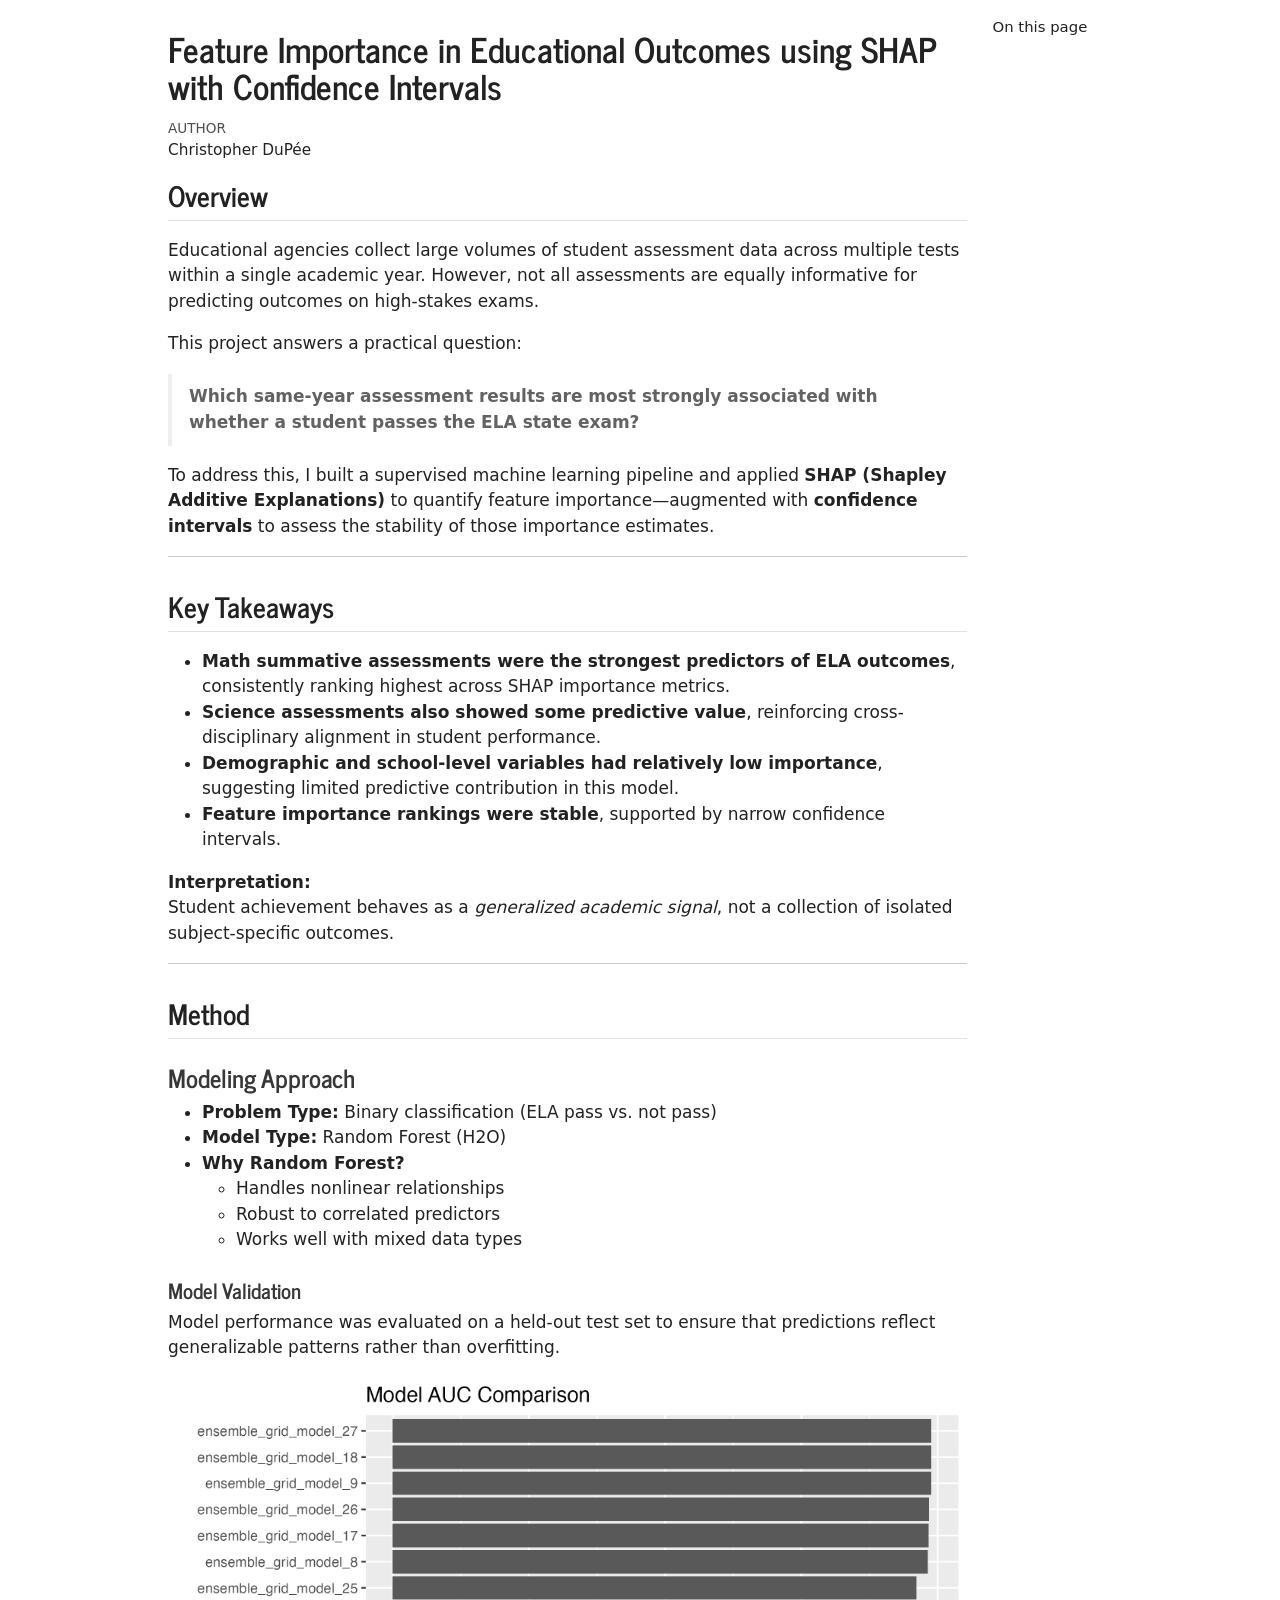
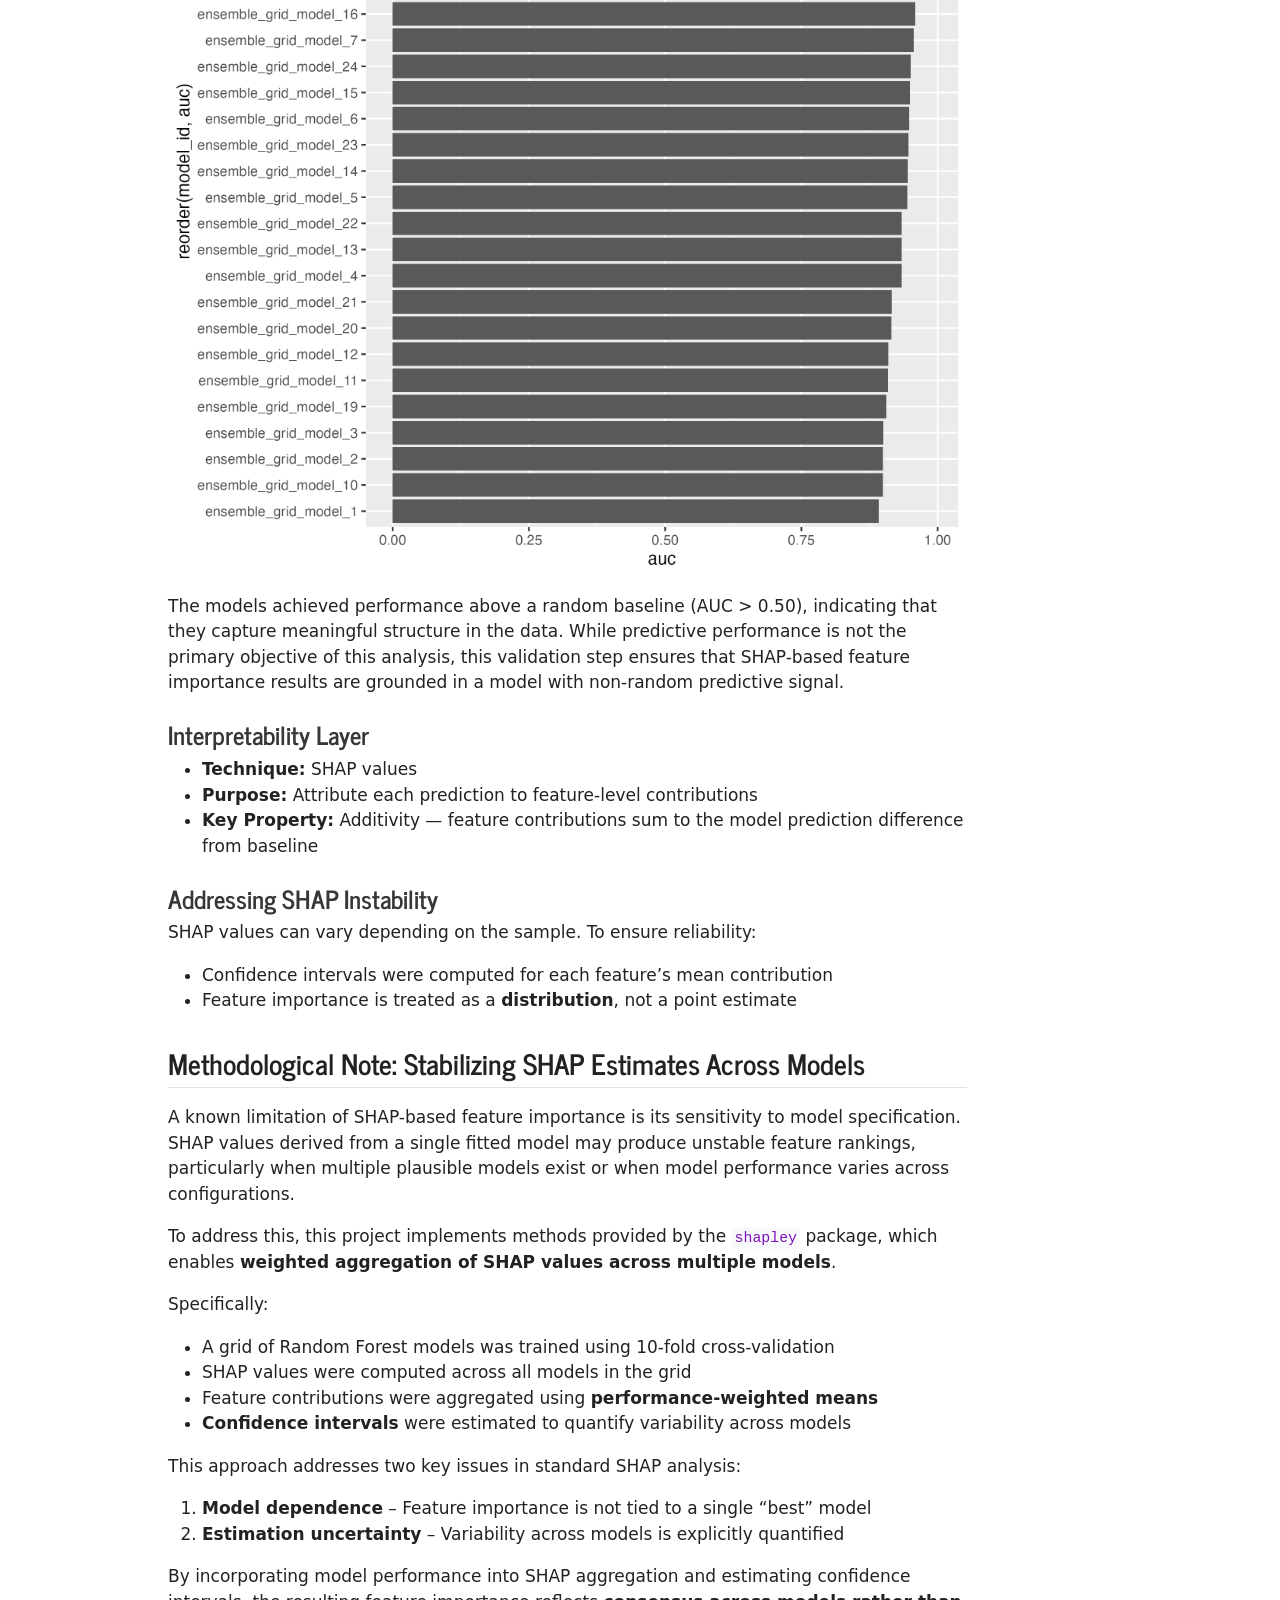
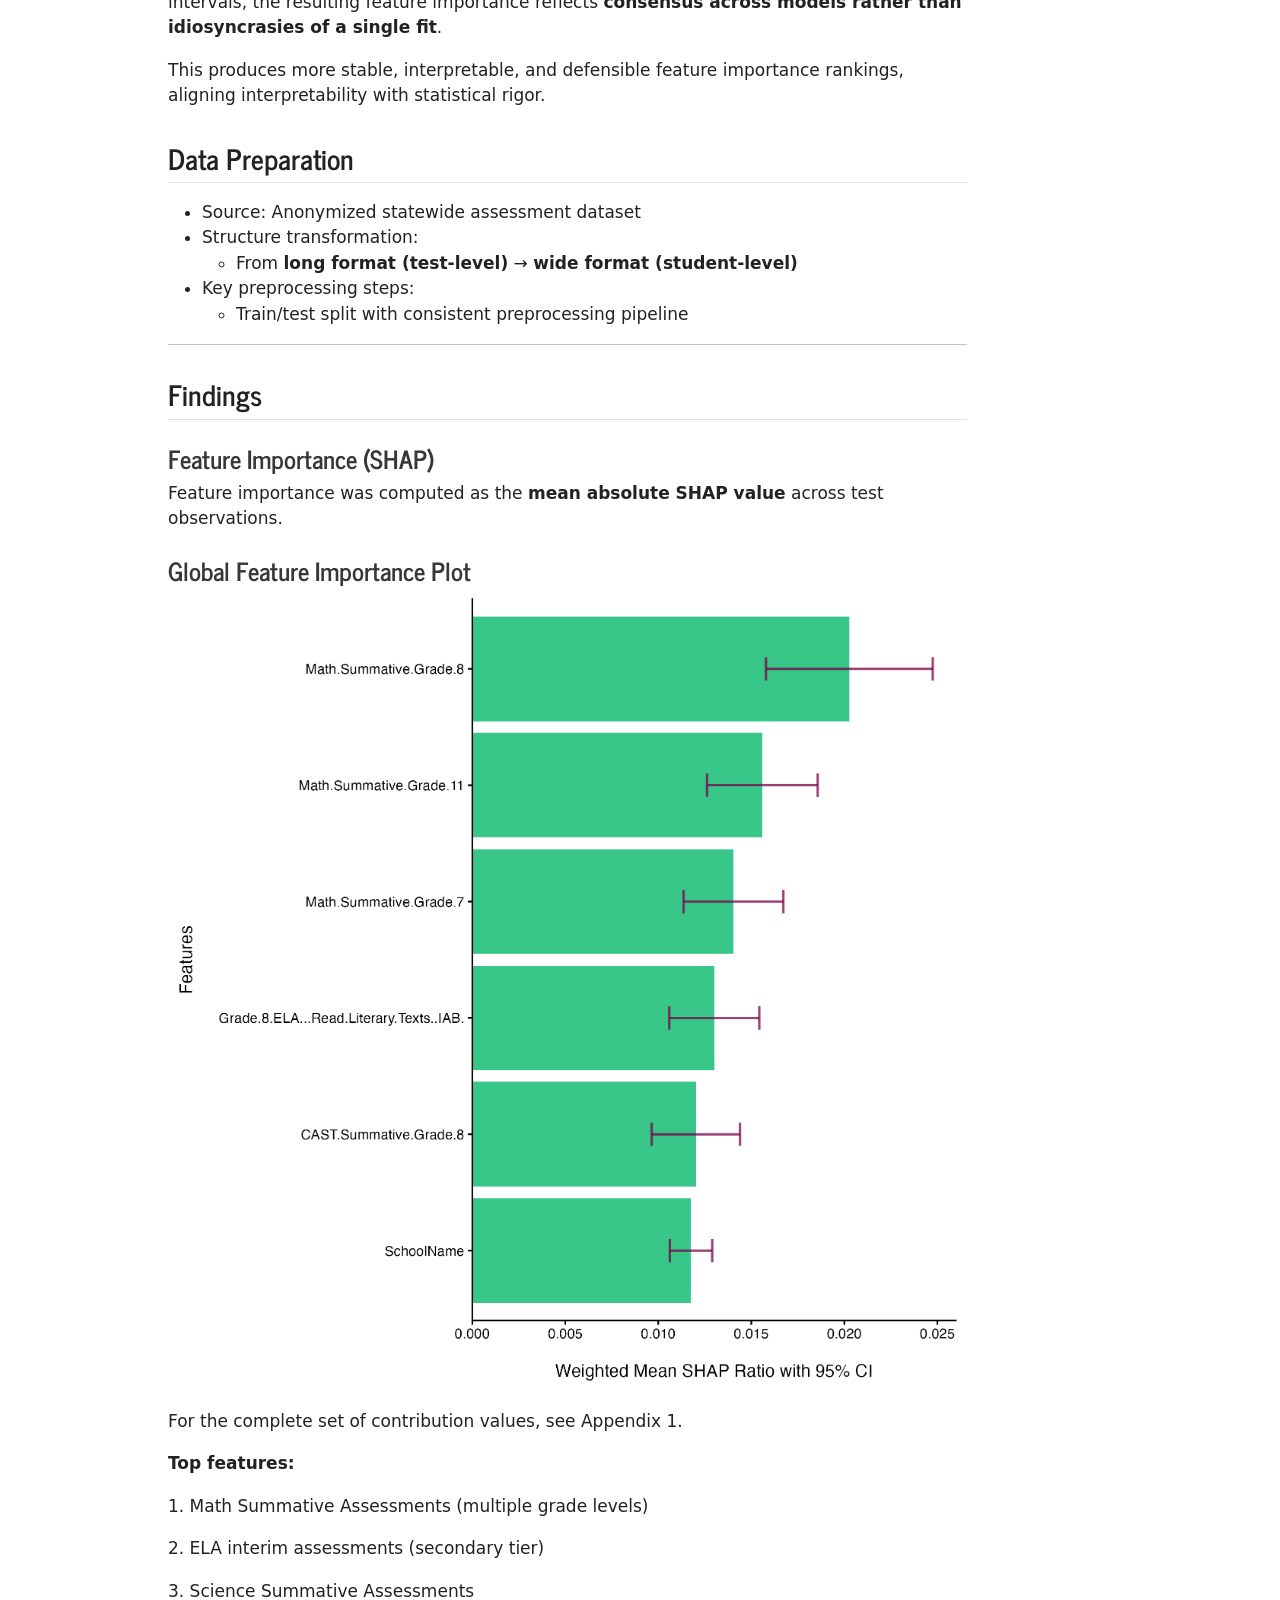
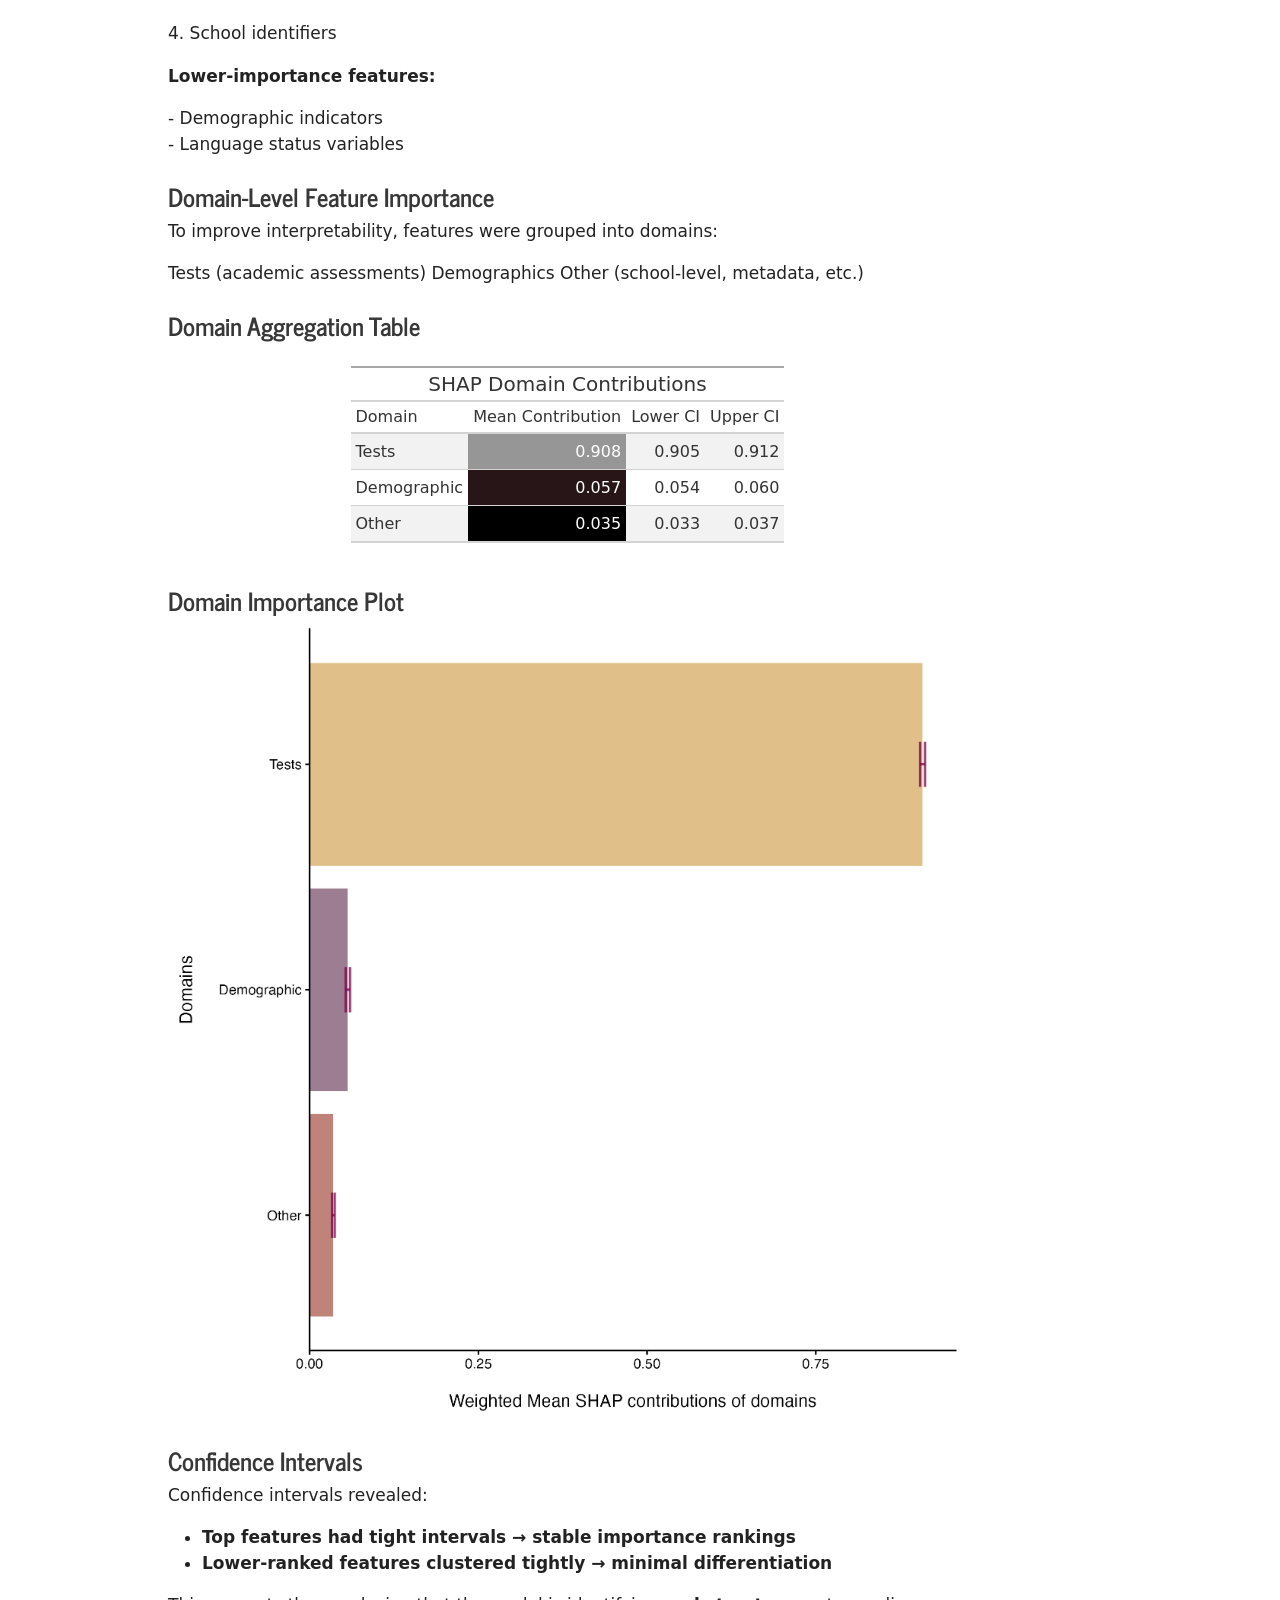
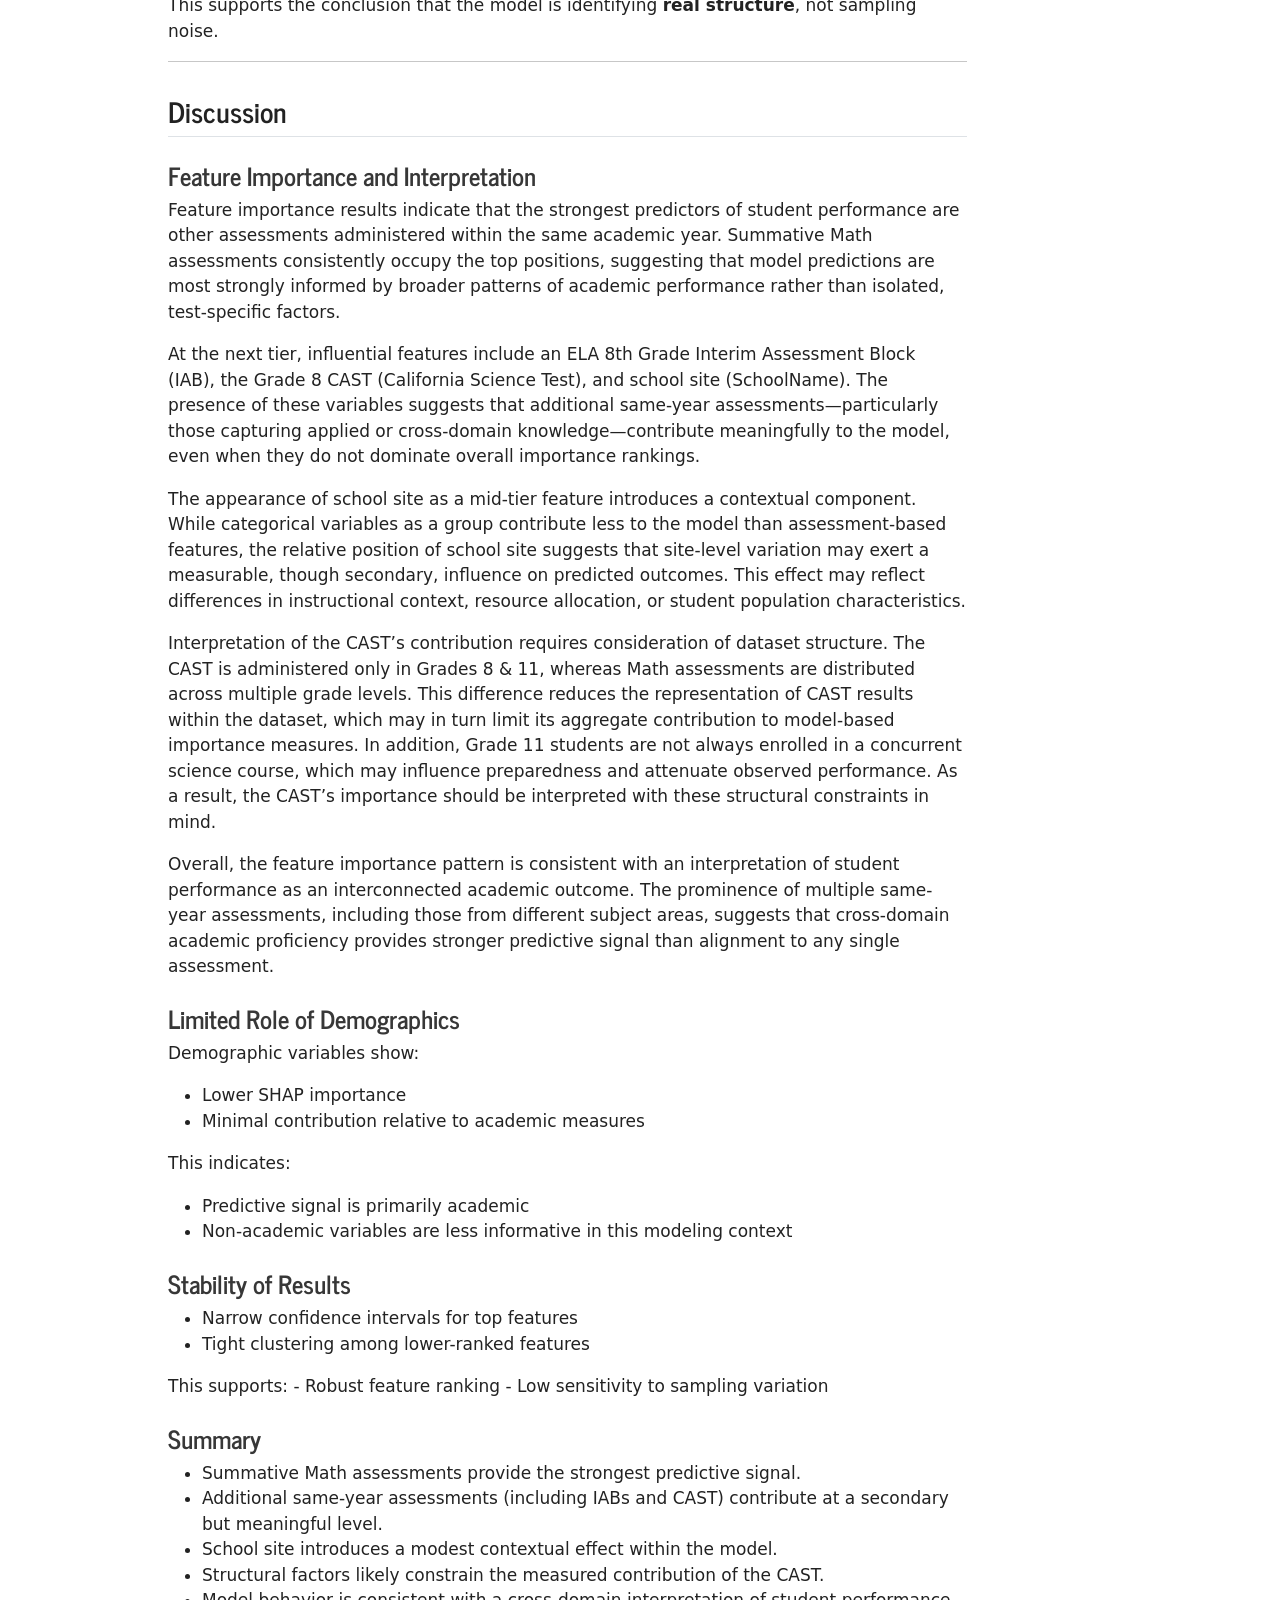
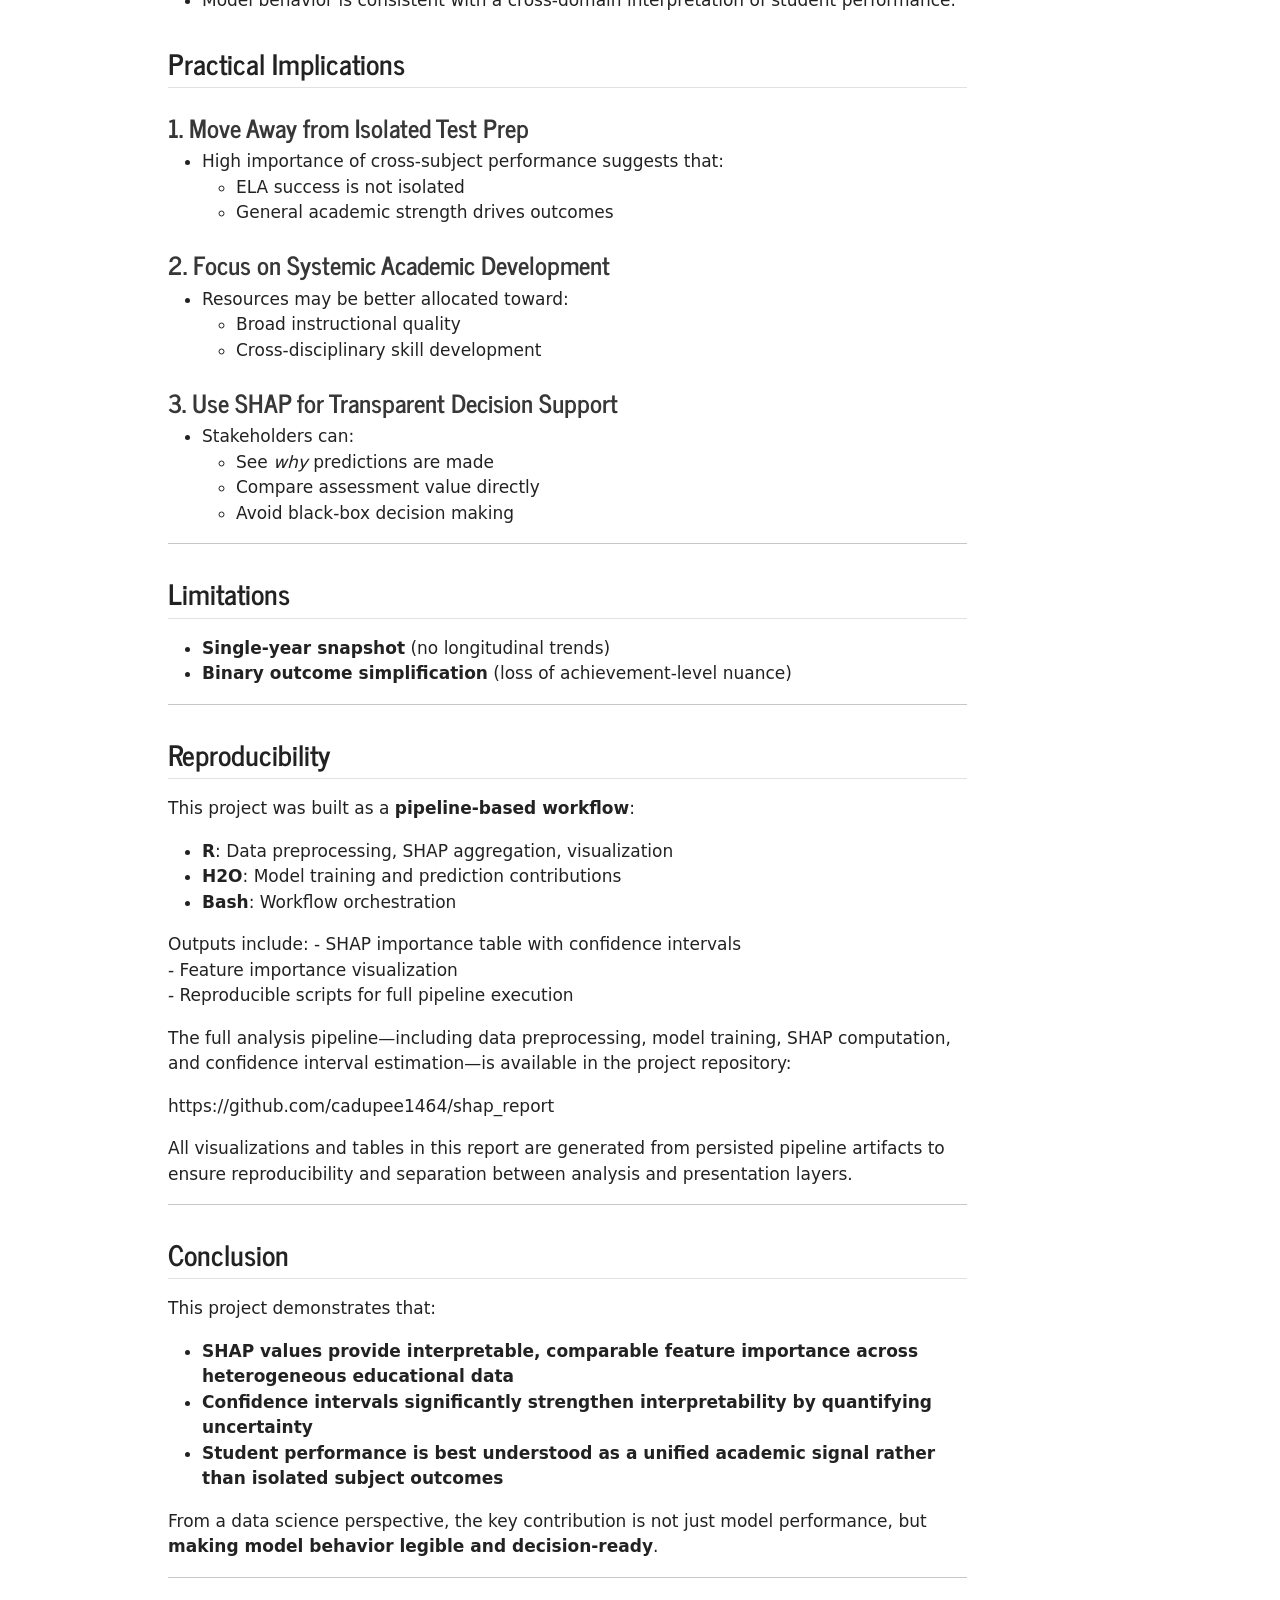
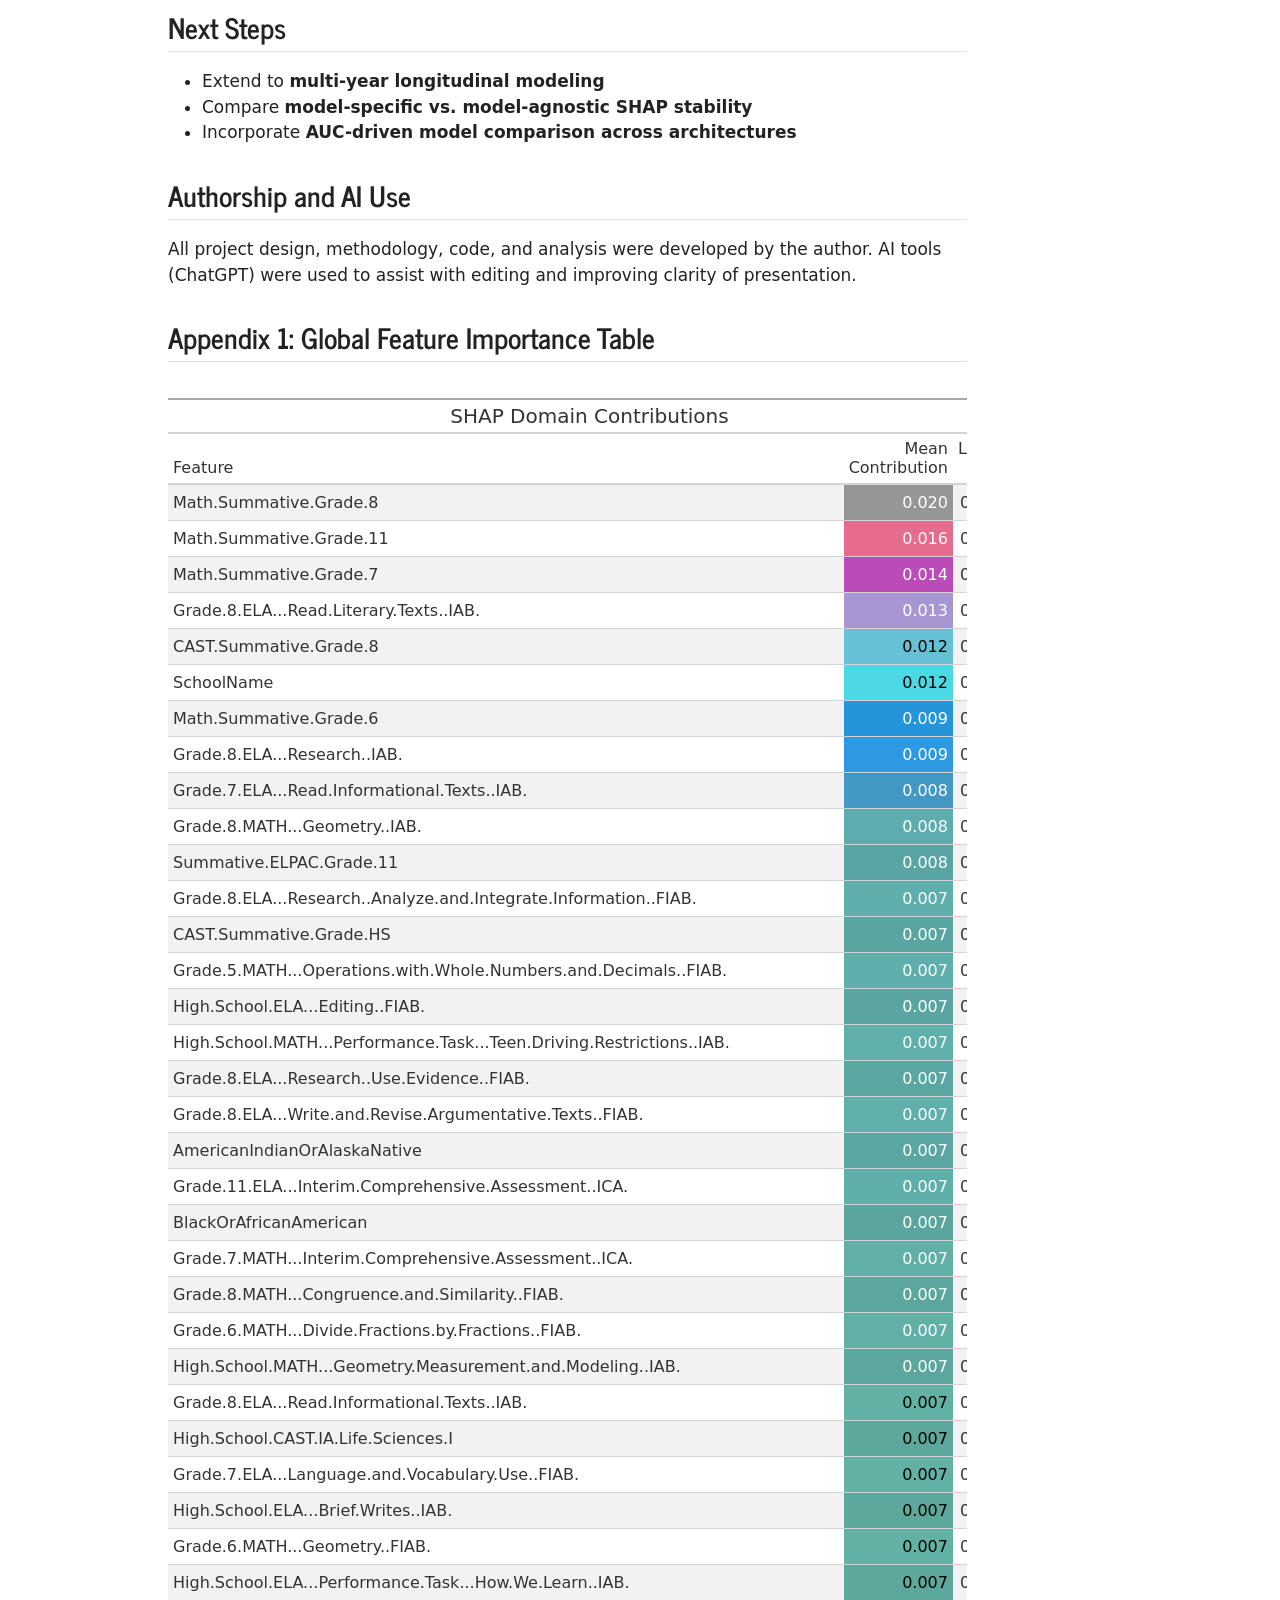
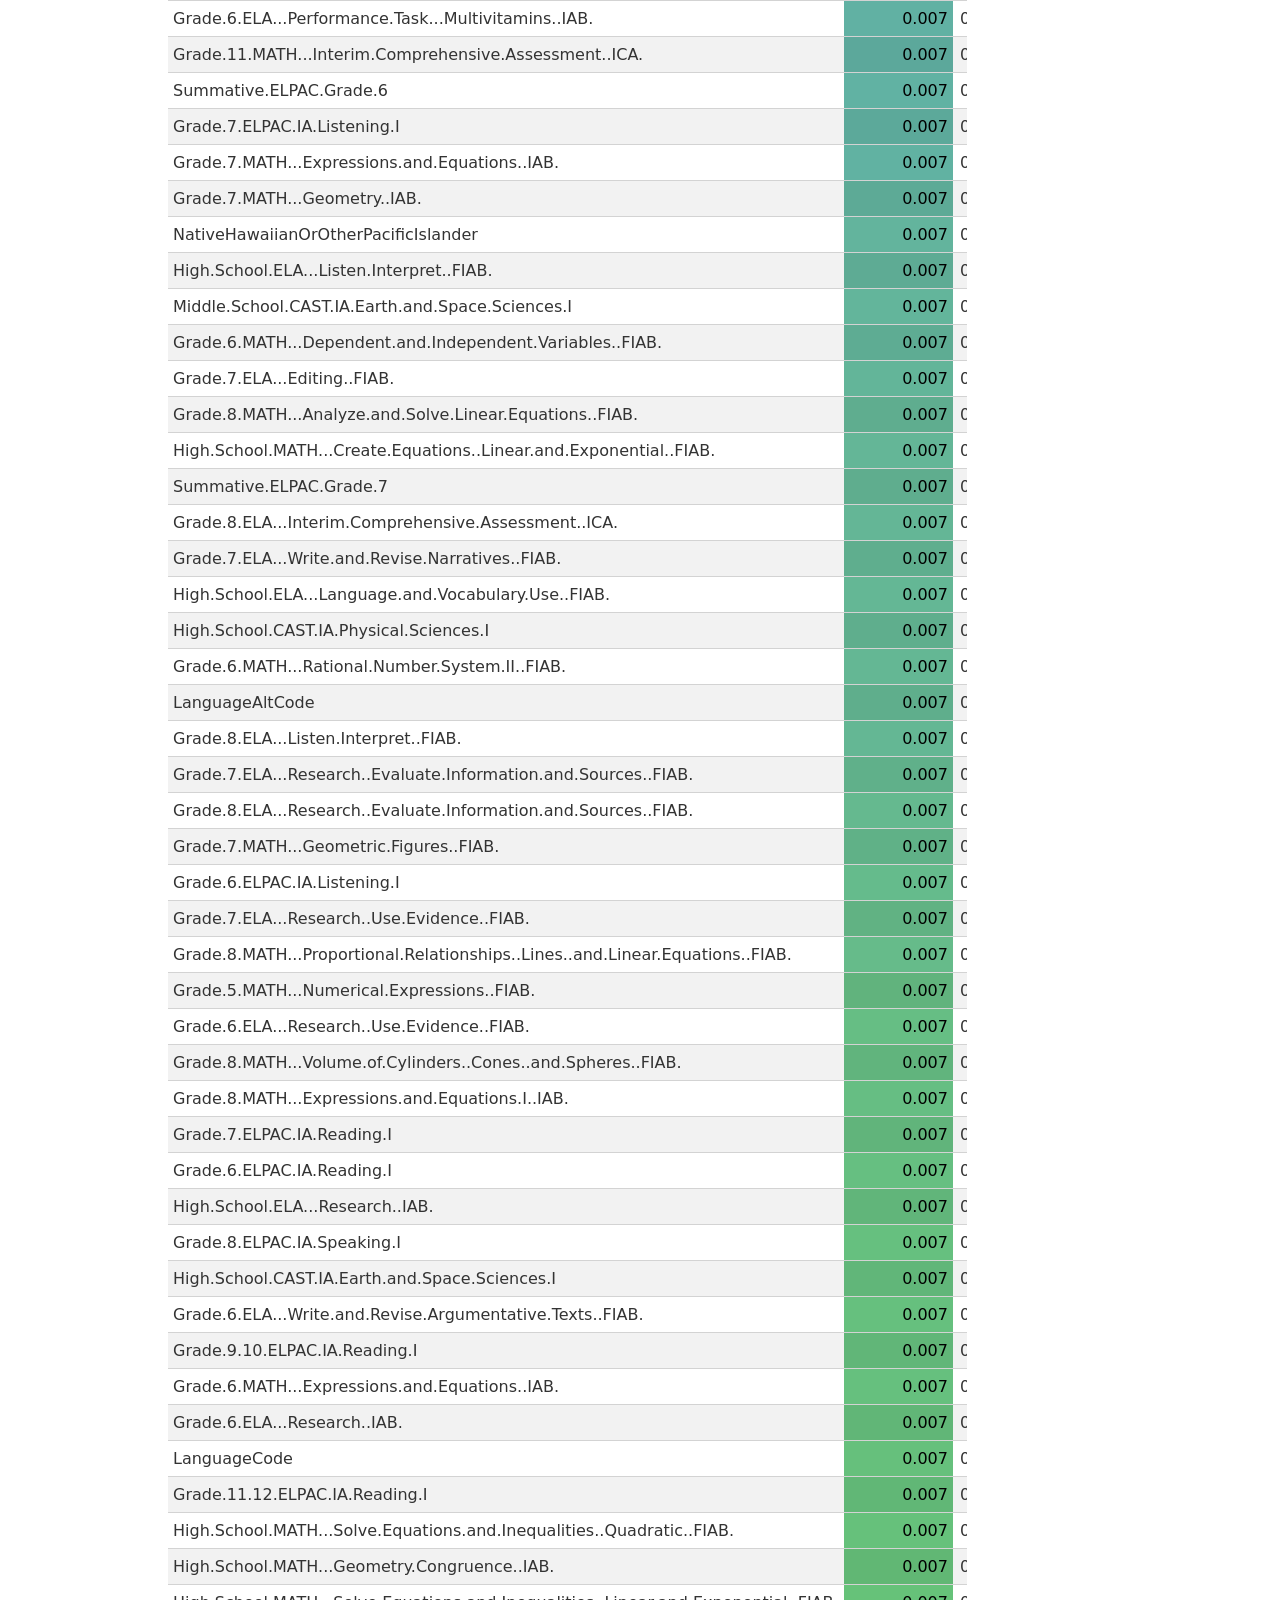
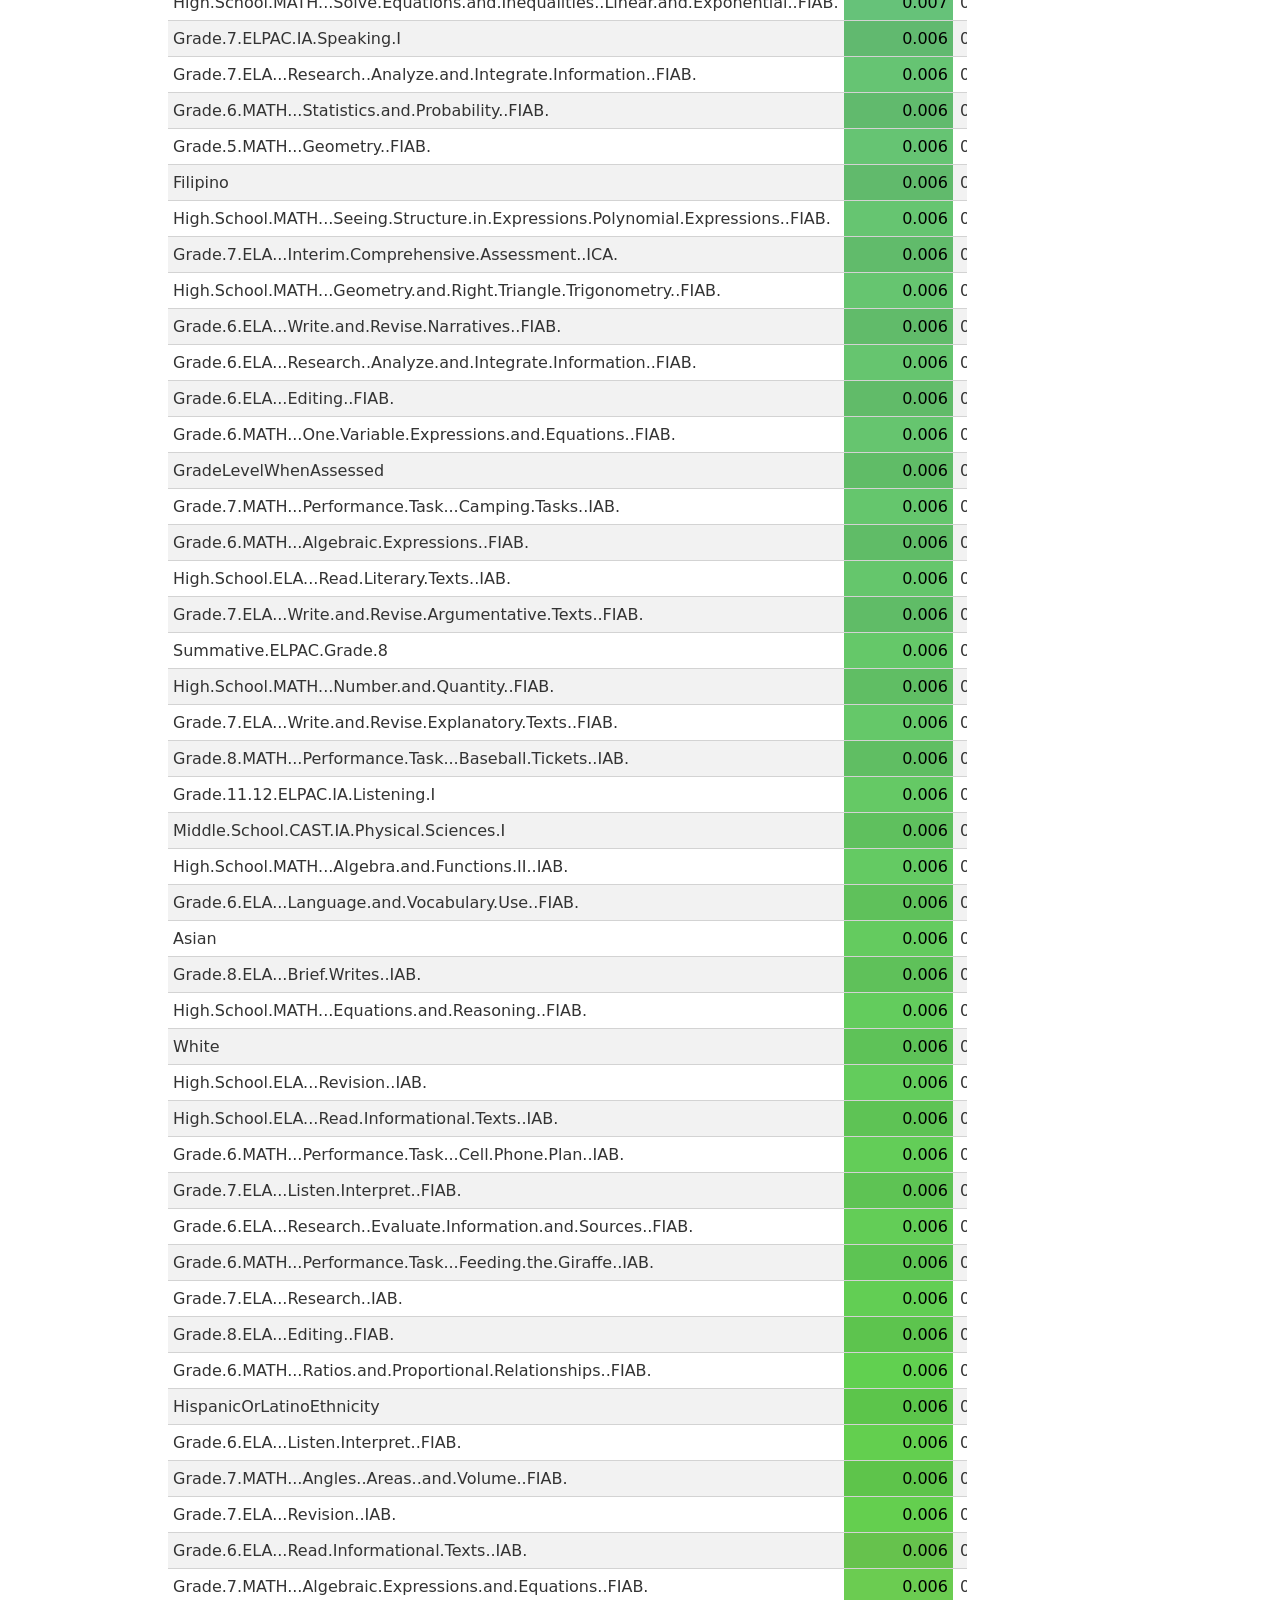
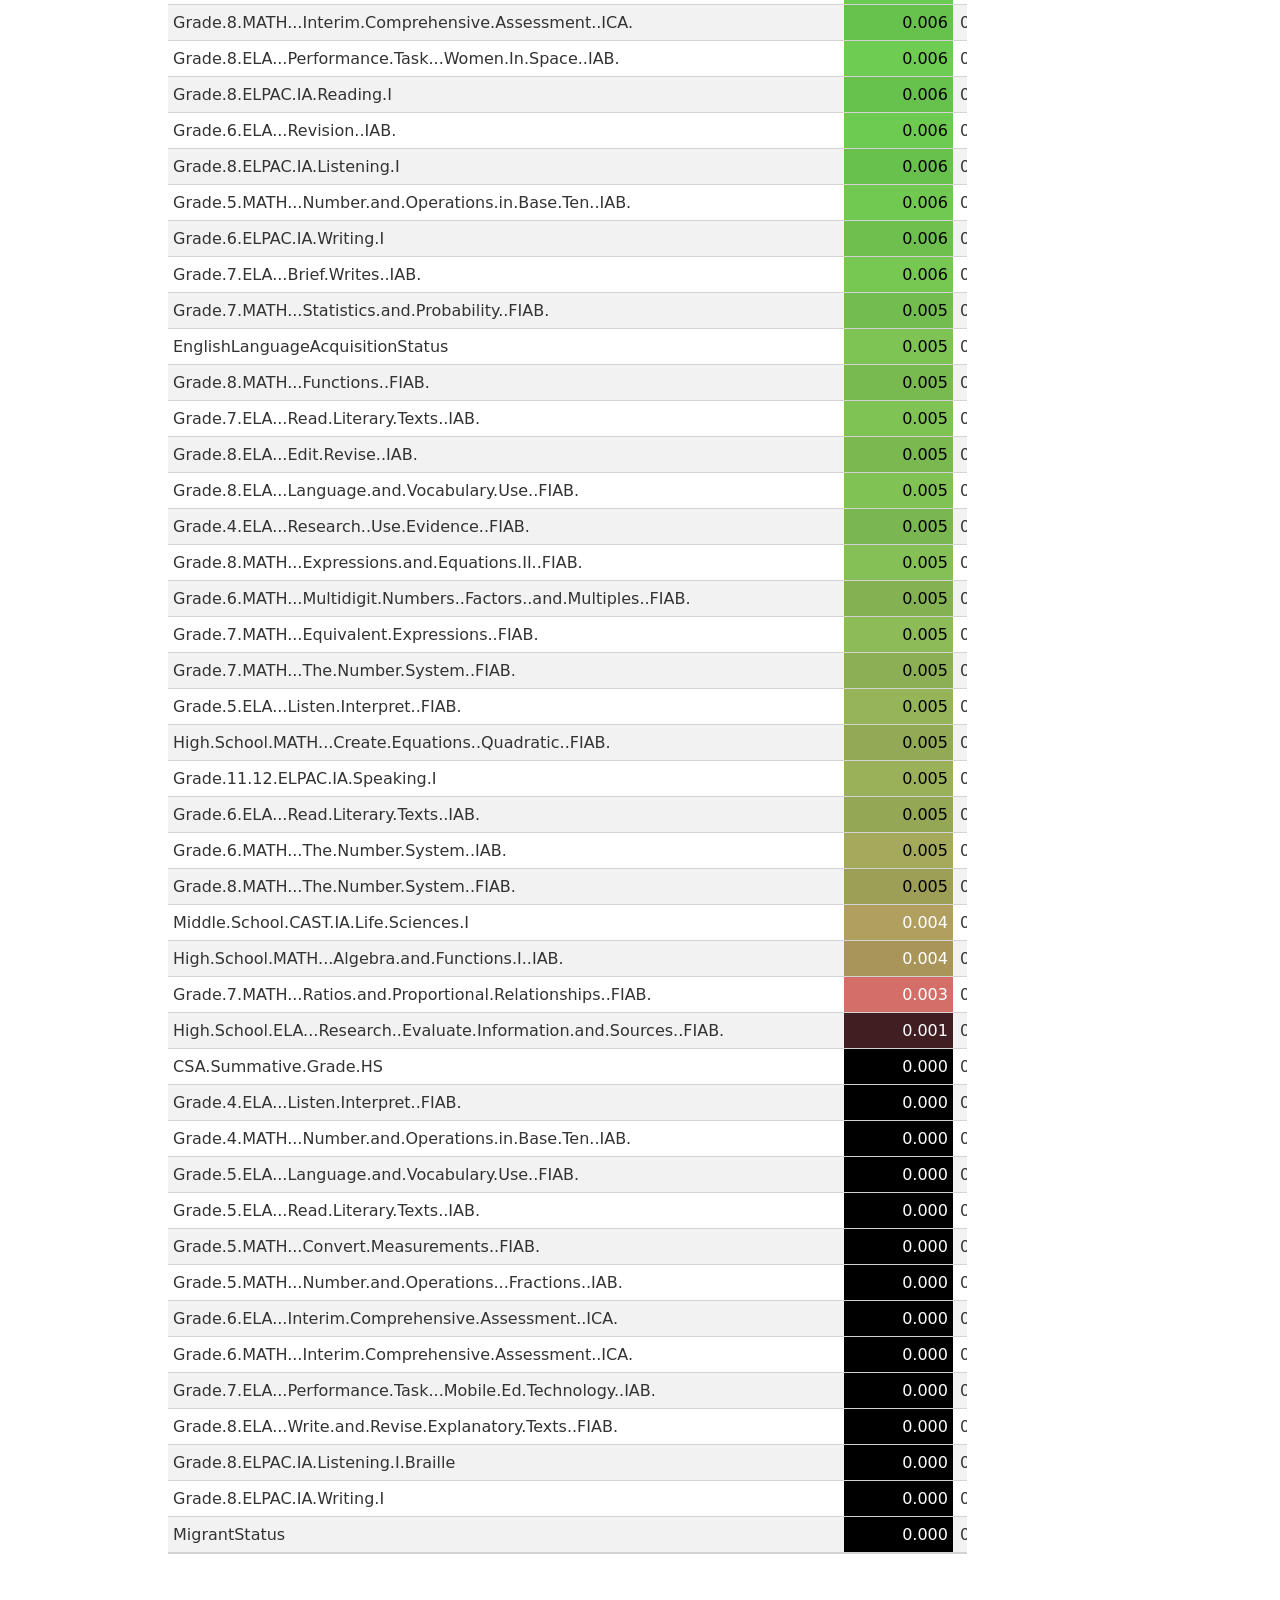
==== docs/index.html @ 12857152 "add docs" ====
<!DOCTYPE html>
<html xmlns="http://www.w3.org/1999/xhtml" lang="en" xml:lang="en"><head>

<meta charset="utf-8">
<meta name="generator" content="quarto-1.5.57">

<meta name="viewport" content="width=device-width, initial-scale=1.0, user-scalable=yes">

<meta name="author" content="Christopher DuPée">

<title>Feature Importance in Educational Outcomes using SHAP with Confidence Intervals</title>
<style>
code{white-space: pre-wrap;}
span.smallcaps{font-variant: small-caps;}
div.columns{display: flex; gap: min(4vw, 1.5em);}
div.column{flex: auto; overflow-x: auto;}
div.hanging-indent{margin-left: 1.5em; text-indent: -1.5em;}
ul.task-list{list-style: none;}
ul.task-list li input[type="checkbox"] {
  width: 0.8em;
  margin: 0 0.8em 0.2em -1em; /* quarto-specific, see https://github.com/quarto-dev/quarto-cli/issues/4556 */ 
  vertical-align: middle;
}
</style>


<script src="site_libs/quarto-nav/quarto-nav.js"></script>
<script src="site_libs/clipboard/clipboard.min.js"></script>
<script src="site_libs/quarto-search/autocomplete.umd.js"></script>
<script src="site_libs/quarto-search/fuse.min.js"></script>
<script src="site_libs/quarto-search/quarto-search.js"></script>
<meta name="quarto:offset" content="./">
<script src="site_libs/quarto-html/quarto.js"></script>
<script src="site_libs/quarto-html/popper.min.js"></script>
<script src="site_libs/quarto-html/tippy.umd.min.js"></script>
<script src="site_libs/quarto-html/anchor.min.js"></script>
<link href="site_libs/quarto-html/tippy.css" rel="stylesheet">
<link href="site_libs/quarto-html/quarto-syntax-highlighting.css" rel="stylesheet" id="quarto-text-highlighting-styles">
<script src="site_libs/bootstrap/bootstrap.min.js"></script>
<link href="site_libs/bootstrap/bootstrap-icons.css" rel="stylesheet">
<link href="site_libs/bootstrap/bootstrap.min.css" rel="stylesheet" id="quarto-bootstrap" data-mode="light">
<script id="quarto-search-options" type="application/json">{
  "location": "sidebar",
  "copy-button": false,
  "collapse-after": 3,
  "panel-placement": "start",
  "type": "textbox",
  "limit": 50,
  "keyboard-shortcut": [
    "f",
    "/",
    "s"
  ],
  "show-item-context": false,
  "language": {
    "search-no-results-text": "No results",
    "search-matching-documents-text": "matching documents",
    "search-copy-link-title": "Copy link to search",
    "search-hide-matches-text": "Hide additional matches",
    "search-more-match-text": "more match in this document",
    "search-more-matches-text": "more matches in this document",
    "search-clear-button-title": "Clear",
    "search-text-placeholder": "",
    "search-detached-cancel-button-title": "Cancel",
    "search-submit-button-title": "Submit",
    "search-label": "Search"
  }
}</script>


<link rel="stylesheet" href="styles.css">
</head>

<body>

<div id="quarto-search-results"></div>
<!-- content -->
<div id="quarto-content" class="quarto-container page-columns page-rows-contents page-layout-article">
<!-- sidebar -->
<!-- margin-sidebar -->
    <div id="quarto-margin-sidebar" class="sidebar margin-sidebar">
        <nav id="TOC" role="doc-toc" class="toc-active">
    <h2 id="toc-title">On this page</h2>
   
  <ul class="collapse">
  <li><a href="#overview" id="toc-overview" class="nav-link active" data-scroll-target="#overview">Overview</a></li>
  <li><a href="#key-takeaways" id="toc-key-takeaways" class="nav-link" data-scroll-target="#key-takeaways">Key Takeaways</a></li>
  <li><a href="#method" id="toc-method" class="nav-link" data-scroll-target="#method">Method</a></li>
  <li><a href="#methodological-note-stabilizing-shap-estimates-across-models" id="toc-methodological-note-stabilizing-shap-estimates-across-models" class="nav-link" data-scroll-target="#methodological-note-stabilizing-shap-estimates-across-models">Methodological Note: Stabilizing SHAP Estimates Across Models</a></li>
  <li><a href="#data-preparation" id="toc-data-preparation" class="nav-link" data-scroll-target="#data-preparation">Data Preparation</a></li>
  <li><a href="#findings" id="toc-findings" class="nav-link" data-scroll-target="#findings">Findings</a></li>
  <li><a href="#discussion" id="toc-discussion" class="nav-link" data-scroll-target="#discussion">Discussion</a></li>
  <li><a href="#practical-implications" id="toc-practical-implications" class="nav-link" data-scroll-target="#practical-implications">Practical Implications</a></li>
  <li><a href="#limitations" id="toc-limitations" class="nav-link" data-scroll-target="#limitations">Limitations</a></li>
  <li><a href="#reproducibility" id="toc-reproducibility" class="nav-link" data-scroll-target="#reproducibility">Reproducibility</a></li>
  <li><a href="#conclusion" id="toc-conclusion" class="nav-link" data-scroll-target="#conclusion">Conclusion</a></li>
  <li><a href="#next-steps" id="toc-next-steps" class="nav-link" data-scroll-target="#next-steps">Next Steps</a></li>
  <li><a href="#authorship-and-ai-use" id="toc-authorship-and-ai-use" class="nav-link" data-scroll-target="#authorship-and-ai-use">Authorship and AI Use</a></li>
  <li><a href="#appendix-1-global-feature-importance-table" id="toc-appendix-1-global-feature-importance-table" class="nav-link" data-scroll-target="#appendix-1-global-feature-importance-table">Appendix 1: Global Feature Importance Table</a></li>
  </ul>
</nav>
    </div>
<!-- main -->
<main class="content" id="quarto-document-content">

<header id="title-block-header" class="quarto-title-block default">
<div class="quarto-title">
<h1 class="title">Feature Importance in Educational Outcomes using SHAP with Confidence Intervals</h1>
</div>



<div class="quarto-title-meta">

    <div>
    <div class="quarto-title-meta-heading">Author</div>
    <div class="quarto-title-meta-contents">
             <p>Christopher DuPée </p>
          </div>
  </div>
    
  
    
  </div>
  


</header>


<section id="overview" class="level2">
<h2 class="anchored" data-anchor-id="overview">Overview</h2>
<p>Educational agencies collect large volumes of student assessment data across multiple tests within a single academic year. However, not all assessments are equally informative for predicting outcomes on high-stakes exams.</p>
<p>This project answers a practical question:</p>
<blockquote class="blockquote">
<p><strong>Which same-year assessment results are most strongly associated with whether a student passes the ELA state exam?</strong></p>
</blockquote>
<p>To address this, I built a supervised machine learning pipeline and applied <strong>SHAP (Shapley Additive Explanations)</strong> to quantify feature importance—augmented with <strong>confidence intervals</strong> to assess the stability of those importance estimates.</p>
<hr>
</section>
<section id="key-takeaways" class="level2">
<h2 class="anchored" data-anchor-id="key-takeaways">Key Takeaways</h2>
<ul>
<li><strong>Math summative assessments were the strongest predictors of ELA outcomes</strong>, consistently ranking highest across SHAP importance metrics.</li>
<li><strong>Science assessments also showed some predictive value</strong>, reinforcing cross-disciplinary alignment in student performance.</li>
<li><strong>Demographic and school-level variables had relatively low importance</strong>, suggesting limited predictive contribution in this model.</li>
<li><strong>Feature importance rankings were stable</strong>, supported by narrow confidence intervals.</li>
</ul>
<p><strong>Interpretation:</strong><br>
Student achievement behaves as a <em>generalized academic signal</em>, not a collection of isolated subject-specific outcomes.</p>
<hr>
</section>
<section id="method" class="level2">
<h2 class="anchored" data-anchor-id="method">Method</h2>
<section id="modeling-approach" class="level3">
<h3 class="anchored" data-anchor-id="modeling-approach">Modeling Approach</h3>
<ul>
<li><strong>Problem Type:</strong> Binary classification (ELA pass vs.&nbsp;not pass)<br>
</li>
<li><strong>Model Type:</strong> Random Forest (H2O)<br>
</li>
<li><strong>Why Random Forest?</strong>
<ul>
<li>Handles nonlinear relationships</li>
<li>Robust to correlated predictors</li>
<li>Works well with mixed data types</li>
</ul></li>
</ul>
<section id="model-validation" class="level4">
<h4 class="anchored" data-anchor-id="model-validation">Model Validation</h4>
<p>Model performance was evaluated on a held-out test set to ensure that predictions reflect generalizable patterns rather than overfitting.</p>
<p><img src="images/model_auc_comparison.png" class="img-fluid"></p>
<p>The models achieved performance above a random baseline (AUC &gt; 0.50), indicating that they capture meaningful structure in the data. While predictive performance is not the primary objective of this analysis, this validation step ensures that SHAP-based feature importance results are grounded in a model with non-random predictive signal.</p>
</section>
</section>
<section id="interpretability-layer" class="level3">
<h3 class="anchored" data-anchor-id="interpretability-layer">Interpretability Layer</h3>
<ul>
<li><strong>Technique:</strong> SHAP values<br>
</li>
<li><strong>Purpose:</strong> Attribute each prediction to feature-level contributions<br>
</li>
<li><strong>Key Property:</strong> Additivity — feature contributions sum to the model prediction difference from baseline</li>
</ul>
</section>
<section id="addressing-shap-instability" class="level3">
<h3 class="anchored" data-anchor-id="addressing-shap-instability">Addressing SHAP Instability</h3>
<p>SHAP values can vary depending on the sample. To ensure reliability:</p>
<ul>
<li>Confidence intervals were computed for each feature’s mean contribution<br>
</li>
<li>Feature importance is treated as a <strong>distribution</strong>, not a point estimate</li>
</ul>
</section>
</section>
<section id="methodological-note-stabilizing-shap-estimates-across-models" class="level2">
<h2 class="anchored" data-anchor-id="methodological-note-stabilizing-shap-estimates-across-models">Methodological Note: Stabilizing SHAP Estimates Across Models</h2>
<p>A known limitation of SHAP-based feature importance is its sensitivity to model specification. SHAP values derived from a single fitted model may produce unstable feature rankings, particularly when multiple plausible models exist or when model performance varies across configurations.</p>
<p>To address this, this project implements methods provided by the <code>shapley</code> package, which enables <strong>weighted aggregation of SHAP values across multiple models</strong>.</p>
<p>Specifically:</p>
<ul>
<li>A grid of Random Forest models was trained using 10-fold cross-validation<br>
</li>
<li>SHAP values were computed across all models in the grid<br>
</li>
<li>Feature contributions were aggregated using <strong>performance-weighted means</strong><br>
</li>
<li><strong>Confidence intervals</strong> were estimated to quantify variability across models</li>
</ul>
<p>This approach addresses two key issues in standard SHAP analysis:</p>
<ol type="1">
<li><strong>Model dependence</strong> – Feature importance is not tied to a single “best” model<br>
</li>
<li><strong>Estimation uncertainty</strong> – Variability across models is explicitly quantified</li>
</ol>
<p>By incorporating model performance into SHAP aggregation and estimating confidence intervals, the resulting feature importance reflects <strong>consensus across models rather than idiosyncrasies of a single fit</strong>.</p>
<p>This produces more stable, interpretable, and defensible feature importance rankings, aligning interpretability with statistical rigor.</p>
</section>
<section id="data-preparation" class="level2">
<h2 class="anchored" data-anchor-id="data-preparation">Data Preparation</h2>
<ul>
<li>Source: Anonymized statewide assessment dataset<br>
</li>
<li>Structure transformation:
<ul>
<li>From <strong>long format (test-level)</strong> → <strong>wide format (student-level)</strong></li>
</ul></li>
<li>Key preprocessing steps:
<ul>
<li>Train/test split with consistent preprocessing pipeline</li>
</ul></li>
</ul>
<hr>
</section>
<section id="findings" class="level2">
<h2 class="anchored" data-anchor-id="findings">Findings</h2>
<section id="feature-importance-shap" class="level3">
<h3 class="anchored" data-anchor-id="feature-importance-shap">Feature Importance (SHAP)</h3>
<p>Feature importance was computed as the <strong>mean absolute SHAP value</strong> across test observations.</p>
</section>
<section id="global-feature-importance-plot" class="level3">
<h3 class="anchored" data-anchor-id="global-feature-importance-plot">Global Feature Importance Plot</h3>
<p><img src="images/shap_features_bar.png" class="img-fluid"></p>
<p>For the complete set of contribution values, see Appendix 1.</p>
<p><strong>Top features:</strong></p>
<p>1. Math Summative Assessments (multiple grade levels)</p>
<p>2. ELA interim assessments (secondary tier)</p>
<p>3. Science Summative Assessments</p>
<p>4. School identifiers</p>
<p><strong>Lower-importance features:</strong></p>
<p>- Demographic indicators<br>
- Language status variables</p>
</section>
<section id="domain-level-feature-importance" class="level3">
<h3 class="anchored" data-anchor-id="domain-level-feature-importance">Domain-Level Feature Importance</h3>
<p>To improve interpretability, features were grouped into domains:</p>
<p>Tests (academic assessments) Demographics Other (school-level, metadata, etc.)</p>
</section>
<section id="domain-aggregation-table" class="level3">
<h3 class="anchored" data-anchor-id="domain-aggregation-table">Domain Aggregation Table</h3>
<div class="cell">
<div class="cell-output-display">
<div id="kmndsotirc" style="padding-left:0px;padding-right:0px;padding-top:10px;padding-bottom:10px;overflow-x:auto;overflow-y:auto;width:auto;height:auto;">
<style>#kmndsotirc table {
  font-family: system-ui, 'Segoe UI', Roboto, Helvetica, Arial, sans-serif, 'Apple Color Emoji', 'Segoe UI Emoji', 'Segoe UI Symbol', 'Noto Color Emoji';
  -webkit-font-smoothing: antialiased;
  -moz-osx-font-smoothing: grayscale;
}

#kmndsotirc thead, #kmndsotirc tbody, #kmndsotirc tfoot, #kmndsotirc tr, #kmndsotirc td, #kmndsotirc th {
  border-style: none;
}

#kmndsotirc p {
  margin: 0;
  padding: 0;
}

#kmndsotirc .gt_table {
  display: table;
  border-collapse: collapse;
  line-height: normal;
  margin-left: auto;
  margin-right: auto;
  color: #333333;
  font-size: 16px;
  font-weight: normal;
  font-style: normal;
  background-color: #FFFFFF;
  width: auto;
  border-top-style: solid;
  border-top-width: 2px;
  border-top-color: #A8A8A8;
  border-right-style: none;
  border-right-width: 2px;
  border-right-color: #D3D3D3;
  border-bottom-style: solid;
  border-bottom-width: 2px;
  border-bottom-color: #A8A8A8;
  border-left-style: none;
  border-left-width: 2px;
  border-left-color: #D3D3D3;
}

#kmndsotirc .gt_caption {
  padding-top: 4px;
  padding-bottom: 4px;
}

#kmndsotirc .gt_title {
  color: #333333;
  font-size: 125%;
  font-weight: initial;
  padding-top: 4px;
  padding-bottom: 4px;
  padding-left: 5px;
  padding-right: 5px;
  border-bottom-color: #FFFFFF;
  border-bottom-width: 0;
}

#kmndsotirc .gt_subtitle {
  color: #333333;
  font-size: 85%;
  font-weight: initial;
  padding-top: 3px;
  padding-bottom: 5px;
  padding-left: 5px;
  padding-right: 5px;
  border-top-color: #FFFFFF;
  border-top-width: 0;
}

#kmndsotirc .gt_heading {
  background-color: #FFFFFF;
  text-align: center;
  border-bottom-color: #FFFFFF;
  border-left-style: none;
  border-left-width: 1px;
  border-left-color: #D3D3D3;
  border-right-style: none;
  border-right-width: 1px;
  border-right-color: #D3D3D3;
}

#kmndsotirc .gt_bottom_border {
  border-bottom-style: solid;
  border-bottom-width: 2px;
  border-bottom-color: #D3D3D3;
}

#kmndsotirc .gt_col_headings {
  border-top-style: solid;
  border-top-width: 2px;
  border-top-color: #D3D3D3;
  border-bottom-style: solid;
  border-bottom-width: 2px;
  border-bottom-color: #D3D3D3;
  border-left-style: none;
  border-left-width: 1px;
  border-left-color: #D3D3D3;
  border-right-style: none;
  border-right-width: 1px;
  border-right-color: #D3D3D3;
}

#kmndsotirc .gt_col_heading {
  color: #333333;
  background-color: #FFFFFF;
  font-size: 100%;
  font-weight: normal;
  text-transform: inherit;
  border-left-style: none;
  border-left-width: 1px;
  border-left-color: #D3D3D3;
  border-right-style: none;
  border-right-width: 1px;
  border-right-color: #D3D3D3;
  vertical-align: bottom;
  padding-top: 5px;
  padding-bottom: 6px;
  padding-left: 5px;
  padding-right: 5px;
  overflow-x: hidden;
}

#kmndsotirc .gt_column_spanner_outer {
  color: #333333;
  background-color: #FFFFFF;
  font-size: 100%;
  font-weight: normal;
  text-transform: inherit;
  padding-top: 0;
  padding-bottom: 0;
  padding-left: 4px;
  padding-right: 4px;
}

#kmndsotirc .gt_column_spanner_outer:first-child {
  padding-left: 0;
}

#kmndsotirc .gt_column_spanner_outer:last-child {
  padding-right: 0;
}

#kmndsotirc .gt_column_spanner {
  border-bottom-style: solid;
  border-bottom-width: 2px;
  border-bottom-color: #D3D3D3;
  vertical-align: bottom;
  padding-top: 5px;
  padding-bottom: 5px;
  overflow-x: hidden;
  display: inline-block;
  width: 100%;
}

#kmndsotirc .gt_spanner_row {
  border-bottom-style: hidden;
}

#kmndsotirc .gt_group_heading {
  padding-top: 8px;
  padding-bottom: 8px;
  padding-left: 5px;
  padding-right: 5px;
  color: #333333;
  background-color: #FFFFFF;
  font-size: 100%;
  font-weight: initial;
  text-transform: inherit;
  border-top-style: solid;
  border-top-width: 2px;
  border-top-color: #D3D3D3;
  border-bottom-style: solid;
  border-bottom-width: 2px;
  border-bottom-color: #D3D3D3;
  border-left-style: none;
  border-left-width: 1px;
  border-left-color: #D3D3D3;
  border-right-style: none;
  border-right-width: 1px;
  border-right-color: #D3D3D3;
  vertical-align: middle;
  text-align: left;
}

#kmndsotirc .gt_empty_group_heading {
  padding: 0.5px;
  color: #333333;
  background-color: #FFFFFF;
  font-size: 100%;
  font-weight: initial;
  border-top-style: solid;
  border-top-width: 2px;
  border-top-color: #D3D3D3;
  border-bottom-style: solid;
  border-bottom-width: 2px;
  border-bottom-color: #D3D3D3;
  vertical-align: middle;
}

#kmndsotirc .gt_from_md > :first-child {
  margin-top: 0;
}

#kmndsotirc .gt_from_md > :last-child {
  margin-bottom: 0;
}

#kmndsotirc .gt_row {
  padding-top: 8px;
  padding-bottom: 8px;
  padding-left: 5px;
  padding-right: 5px;
  margin: 10px;
  border-top-style: solid;
  border-top-width: 1px;
  border-top-color: #D3D3D3;
  border-left-style: none;
  border-left-width: 1px;
  border-left-color: #D3D3D3;
  border-right-style: none;
  border-right-width: 1px;
  border-right-color: #D3D3D3;
  vertical-align: middle;
  overflow-x: hidden;
}

#kmndsotirc .gt_stub {
  color: #333333;
  background-color: #FFFFFF;
  font-size: 100%;
  font-weight: initial;
  text-transform: inherit;
  border-right-style: solid;
  border-right-width: 2px;
  border-right-color: #D3D3D3;
  padding-left: 5px;
  padding-right: 5px;
}

#kmndsotirc .gt_stub_row_group {
  color: #333333;
  background-color: #FFFFFF;
  font-size: 100%;
  font-weight: initial;
  text-transform: inherit;
  border-right-style: solid;
  border-right-width: 2px;
  border-right-color: #D3D3D3;
  padding-left: 5px;
  padding-right: 5px;
  vertical-align: top;
}

#kmndsotirc .gt_row_group_first td {
  border-top-width: 2px;
}

#kmndsotirc .gt_row_group_first th {
  border-top-width: 2px;
}

#kmndsotirc .gt_summary_row {
  color: #333333;
  background-color: #FFFFFF;
  text-transform: inherit;
  padding-top: 8px;
  padding-bottom: 8px;
  padding-left: 5px;
  padding-right: 5px;
}

#kmndsotirc .gt_first_summary_row {
  border-top-style: solid;
  border-top-color: #D3D3D3;
}

#kmndsotirc .gt_first_summary_row.thick {
  border-top-width: 2px;
}

#kmndsotirc .gt_last_summary_row {
  padding-top: 8px;
  padding-bottom: 8px;
  padding-left: 5px;
  padding-right: 5px;
  border-bottom-style: solid;
  border-bottom-width: 2px;
  border-bottom-color: #D3D3D3;
}

#kmndsotirc .gt_grand_summary_row {
  color: #333333;
  background-color: #FFFFFF;
  text-transform: inherit;
  padding-top: 8px;
  padding-bottom: 8px;
  padding-left: 5px;
  padding-right: 5px;
}

#kmndsotirc .gt_first_grand_summary_row {
  padding-top: 8px;
  padding-bottom: 8px;
  padding-left: 5px;
  padding-right: 5px;
  border-top-style: double;
  border-top-width: 6px;
  border-top-color: #D3D3D3;
}

#kmndsotirc .gt_last_grand_summary_row_top {
  padding-top: 8px;
  padding-bottom: 8px;
  padding-left: 5px;
  padding-right: 5px;
  border-bottom-style: double;
  border-bottom-width: 6px;
  border-bottom-color: #D3D3D3;
}

#kmndsotirc .gt_striped {
  background-color: rgba(128, 128, 128, 0.05);
}

#kmndsotirc .gt_table_body {
  border-top-style: solid;
  border-top-width: 2px;
  border-top-color: #D3D3D3;
  border-bottom-style: solid;
  border-bottom-width: 2px;
  border-bottom-color: #D3D3D3;
}

#kmndsotirc .gt_footnotes {
  color: #333333;
  background-color: #FFFFFF;
  border-bottom-style: none;
  border-bottom-width: 2px;
  border-bottom-color: #D3D3D3;
  border-left-style: none;
  border-left-width: 2px;
  border-left-color: #D3D3D3;
  border-right-style: none;
  border-right-width: 2px;
  border-right-color: #D3D3D3;
}

#kmndsotirc .gt_footnote {
  margin: 0px;
  font-size: 90%;
  padding-top: 4px;
  padding-bottom: 4px;
  padding-left: 5px;
  padding-right: 5px;
}

#kmndsotirc .gt_sourcenotes {
  color: #333333;
  background-color: #FFFFFF;
  border-bottom-style: none;
  border-bottom-width: 2px;
  border-bottom-color: #D3D3D3;
  border-left-style: none;
  border-left-width: 2px;
  border-left-color: #D3D3D3;
  border-right-style: none;
  border-right-width: 2px;
  border-right-color: #D3D3D3;
}

#kmndsotirc .gt_sourcenote {
  font-size: 90%;
  padding-top: 4px;
  padding-bottom: 4px;
  padding-left: 5px;
  padding-right: 5px;
}

#kmndsotirc .gt_left {
  text-align: left;
}

#kmndsotirc .gt_center {
  text-align: center;
}

#kmndsotirc .gt_right {
  text-align: right;
  font-variant-numeric: tabular-nums;
}

#kmndsotirc .gt_font_normal {
  font-weight: normal;
}

#kmndsotirc .gt_font_bold {
  font-weight: bold;
}

#kmndsotirc .gt_font_italic {
  font-style: italic;
}

#kmndsotirc .gt_super {
  font-size: 65%;
}

#kmndsotirc .gt_footnote_marks {
  font-size: 75%;
  vertical-align: 0.4em;
  position: initial;
}

#kmndsotirc .gt_asterisk {
  font-size: 100%;
  vertical-align: 0;
}

#kmndsotirc .gt_indent_1 {
  text-indent: 5px;
}

#kmndsotirc .gt_indent_2 {
  text-indent: 10px;
}

#kmndsotirc .gt_indent_3 {
  text-indent: 15px;
}

#kmndsotirc .gt_indent_4 {
  text-indent: 20px;
}

#kmndsotirc .gt_indent_5 {
  text-indent: 25px;
}

#kmndsotirc .katex-display {
  display: inline-flex !important;
  margin-bottom: 0.75em !important;
}

#kmndsotirc div.Reactable > div.rt-table > div.rt-thead > div.rt-tr.rt-tr-group-header > div.rt-th-group:after {
  height: 0px !important;
}
</style>

<table class="gt_table caption-top table table-sm table-striped small" data-quarto-postprocess="true" data-quarto-disable-processing="false" data-quarto-bootstrap="false">
<thead>
<tr class="header gt_heading">
<th colspan="4" class="gt_heading gt_title gt_font_normal gt_bottom_border">SHAP Domain Contributions</th>
</tr>
<tr class="odd gt_col_headings">
<th id="domain" class="gt_col_heading gt_columns_bottom_border gt_left" data-quarto-table-cell-role="th" scope="col">Domain</th>
<th id="mean" class="gt_col_heading gt_columns_bottom_border gt_right" data-quarto-table-cell-role="th" scope="col">Mean Contribution</th>
<th id="lowerCI" class="gt_col_heading gt_columns_bottom_border gt_right" data-quarto-table-cell-role="th" scope="col">Lower CI</th>
<th id="upperCI" class="gt_col_heading gt_columns_bottom_border gt_right" data-quarto-table-cell-role="th" scope="col">Upper CI</th>
</tr>
</thead>
<tbody class="gt_table_body">
<tr class="odd">
<td class="gt_row gt_left" headers="domain">Tests</td>
<td class="gt_row gt_right" headers="mean" style="background-color: #9E9E9E; color: #FFFFFF">0.908</td>
<td class="gt_row gt_right" headers="lowerCI">0.905</td>
<td class="gt_row gt_right" headers="upperCI">0.912</td>
</tr>
<tr class="even">
<td class="gt_row gt_left" headers="domain">Demographic</td>
<td class="gt_row gt_right" headers="mean" style="background-color: #281517; color: #FFFFFF">0.057</td>
<td class="gt_row gt_right" headers="lowerCI">0.054</td>
<td class="gt_row gt_right" headers="upperCI">0.060</td>
</tr>
<tr class="odd">
<td class="gt_row gt_left" headers="domain">Other</td>
<td class="gt_row gt_right" headers="mean" style="background-color: #000000; color: #FFFFFF">0.035</td>
<td class="gt_row gt_right" headers="lowerCI">0.033</td>
<td class="gt_row gt_right" headers="upperCI">0.037</td>
</tr>
</tbody>
</table>

</div>
</div>
</div>
</section>
<section id="domain-importance-plot" class="level3">
<h3 class="anchored" data-anchor-id="domain-importance-plot">Domain Importance Plot</h3>
<p><img src="images/domain_importance.png" class="img-fluid"></p>
</section>
<section id="confidence-intervals" class="level3">
<h3 class="anchored" data-anchor-id="confidence-intervals">Confidence Intervals</h3>
<p>Confidence intervals revealed:</p>
<ul>
<li><strong>Top features had tight intervals → stable importance rankings</strong></li>
<li><strong>Lower-ranked features clustered tightly → minimal differentiation</strong></li>
</ul>
<p>This supports the conclusion that the model is identifying <strong>real structure</strong>, not sampling noise.</p>
<hr>
</section>
</section>
<section id="discussion" class="level2">
<h2 class="anchored" data-anchor-id="discussion">Discussion</h2>
<section id="feature-importance-and-interpretation" class="level3">
<h3 class="anchored" data-anchor-id="feature-importance-and-interpretation">Feature Importance and Interpretation</h3>
<p>Feature importance results indicate that the strongest predictors of student performance are other assessments administered within the same academic year. Summative Math assessments consistently occupy the top positions, suggesting that model predictions are most strongly informed by broader patterns of academic performance rather than isolated, test-specific factors.</p>
<p>At the next tier, influential features include an ELA 8th Grade Interim Assessment Block (IAB), the Grade 8 CAST (California Science Test), and school site (SchoolName). The presence of these variables suggests that additional same-year assessments—particularly those capturing applied or cross-domain knowledge—contribute meaningfully to the model, even when they do not dominate overall importance rankings.</p>
<p>The appearance of school site as a mid-tier feature introduces a contextual component. While categorical variables as a group contribute less to the model than assessment-based features, the relative position of school site suggests that site-level variation may exert a measurable, though secondary, influence on predicted outcomes. This effect may reflect differences in instructional context, resource allocation, or student population characteristics.</p>
<p>Interpretation of the CAST’s contribution requires consideration of dataset structure. The CAST is administered only in Grades 8 &amp; 11, whereas Math assessments are distributed across multiple grade levels. This difference reduces the representation of CAST results within the dataset, which may in turn limit its aggregate contribution to model-based importance measures. In addition, Grade 11 students are not always enrolled in a concurrent science course, which may influence preparedness and attenuate observed performance. As a result, the CAST’s importance should be interpreted with these structural constraints in mind.</p>
<p>Overall, the feature importance pattern is consistent with an interpretation of student performance as an interconnected academic outcome. The prominence of multiple same-year assessments, including those from different subject areas, suggests that cross-domain academic proficiency provides stronger predictive signal than alignment to any single assessment.</p>
</section>
<section id="limited-role-of-demographics" class="level3">
<h3 class="anchored" data-anchor-id="limited-role-of-demographics">Limited Role of Demographics</h3>
<p>Demographic variables show:</p>
<ul>
<li>Lower SHAP importance</li>
<li>Minimal contribution relative to academic measures</li>
</ul>
<p>This indicates:</p>
<ul>
<li>Predictive signal is primarily academic</li>
<li>Non-academic variables are less informative in this modeling context</li>
</ul>
</section>
<section id="stability-of-results" class="level3">
<h3 class="anchored" data-anchor-id="stability-of-results">Stability of Results</h3>
<ul>
<li>Narrow confidence intervals for top features</li>
<li>Tight clustering among lower-ranked features</li>
</ul>
<p>This supports: - Robust feature ranking - Low sensitivity to sampling variation</p>
</section>
<section id="summary" class="level3">
<h3 class="anchored" data-anchor-id="summary">Summary</h3>
<ul>
<li>Summative Math assessments provide the strongest predictive signal.</li>
<li>Additional same-year assessments (including IABs and CAST) contribute at a secondary but meaningful level.</li>
<li>School site introduces a modest contextual effect within the model.</li>
<li>Structural factors likely constrain the measured contribution of the CAST.</li>
<li>Model behavior is consistent with a cross-domain interpretation of student performance.</li>
</ul>
</section>
</section>
<section id="practical-implications" class="level2">
<h2 class="anchored" data-anchor-id="practical-implications">Practical Implications</h2>
<section id="move-away-from-isolated-test-prep" class="level3">
<h3 class="anchored" data-anchor-id="move-away-from-isolated-test-prep">1. Move Away from Isolated Test Prep</h3>
<ul>
<li>High importance of cross-subject performance suggests that:
<ul>
<li>ELA success is not isolated</li>
<li>General academic strength drives outcomes</li>
</ul></li>
</ul>
</section>
<section id="focus-on-systemic-academic-development" class="level3">
<h3 class="anchored" data-anchor-id="focus-on-systemic-academic-development">2. Focus on Systemic Academic Development</h3>
<ul>
<li>Resources may be better allocated toward:
<ul>
<li>Broad instructional quality</li>
<li>Cross-disciplinary skill development</li>
</ul></li>
</ul>
</section>
<section id="use-shap-for-transparent-decision-support" class="level3">
<h3 class="anchored" data-anchor-id="use-shap-for-transparent-decision-support">3. Use SHAP for Transparent Decision Support</h3>
<ul>
<li>Stakeholders can:
<ul>
<li>See <em>why</em> predictions are made</li>
<li>Compare assessment value directly</li>
<li>Avoid black-box decision making</li>
</ul></li>
</ul>
<hr>
</section>
</section>
<section id="limitations" class="level2">
<h2 class="anchored" data-anchor-id="limitations">Limitations</h2>
<ul>
<li><strong>Single-year snapshot</strong> (no longitudinal trends)</li>
<li><strong>Binary outcome simplification</strong> (loss of achievement-level nuance)</li>
</ul>
<hr>
</section>
<section id="reproducibility" class="level2">
<h2 class="anchored" data-anchor-id="reproducibility">Reproducibility</h2>
<p>This project was built as a <strong>pipeline-based workflow</strong>:</p>
<ul>
<li><strong>R</strong>: Data preprocessing, SHAP aggregation, visualization</li>
<li><strong>H2O</strong>: Model training and prediction contributions</li>
<li><strong>Bash</strong>: Workflow orchestration</li>
</ul>
<p>Outputs include: - SHAP importance table with confidence intervals<br>
- Feature importance visualization<br>
- Reproducible scripts for full pipeline execution</p>
<p>The full analysis pipeline—including data preprocessing, model training, SHAP computation, and confidence interval estimation—is available in the project repository:</p>
<p>https://github.com/cadupee1464/shap_report</p>
<p>All visualizations and tables in this report are generated from persisted pipeline artifacts to ensure reproducibility and separation between analysis and presentation layers.</p>
<hr>
</section>
<section id="conclusion" class="level2">
<h2 class="anchored" data-anchor-id="conclusion">Conclusion</h2>
<p>This project demonstrates that:</p>
<ul>
<li><strong>SHAP values provide interpretable, comparable feature importance across heterogeneous educational data</strong></li>
<li><strong>Confidence intervals significantly strengthen interpretability by quantifying uncertainty</strong></li>
<li><strong>Student performance is best understood as a unified academic signal rather than isolated subject outcomes</strong></li>
</ul>
<p>From a data science perspective, the key contribution is not just model performance, but <strong>making model behavior legible and decision-ready</strong>.</p>
<hr>
</section>
<section id="next-steps" class="level2">
<h2 class="anchored" data-anchor-id="next-steps">Next Steps</h2>
<ul>
<li>Extend to <strong>multi-year longitudinal modeling</strong></li>
<li>Compare <strong>model-specific vs.&nbsp;model-agnostic SHAP stability</strong></li>
<li>Incorporate <strong>AUC-driven model comparison across architectures</strong></li>
</ul>
</section>
<section id="authorship-and-ai-use" class="level2">
<h2 class="anchored" data-anchor-id="authorship-and-ai-use">Authorship and AI Use</h2>
<p>All project design, methodology, code, and analysis were developed by the author. AI tools (ChatGPT) were used to assist with editing and improving clarity of presentation.</p>
</section>
<section id="appendix-1-global-feature-importance-table" class="level2">
<h2 class="anchored" data-anchor-id="appendix-1-global-feature-importance-table">Appendix 1: Global Feature Importance Table</h2>
<div id="tbl-shap-full" class="cell anchored">
<div class="cell-output-display">
<div id="cjenuktwsl" style="padding-left:0px;padding-right:0px;padding-top:10px;padding-bottom:10px;overflow-x:auto;overflow-y:auto;width:auto;height:auto;">
<style>#cjenuktwsl table {
  font-family: system-ui, 'Segoe UI', Roboto, Helvetica, Arial, sans-serif, 'Apple Color Emoji', 'Segoe UI Emoji', 'Segoe UI Symbol', 'Noto Color Emoji';
  -webkit-font-smoothing: antialiased;
  -moz-osx-font-smoothing: grayscale;
}

#cjenuktwsl thead, #cjenuktwsl tbody, #cjenuktwsl tfoot, #cjenuktwsl tr, #cjenuktwsl td, #cjenuktwsl th {
  border-style: none;
}

#cjenuktwsl p {
  margin: 0;
  padding: 0;
}

#cjenuktwsl .gt_table {
  display: table;
  border-collapse: collapse;
  line-height: normal;
  margin-left: auto;
  margin-right: auto;
  color: #333333;
  font-size: 16px;
  font-weight: normal;
  font-style: normal;
  background-color: #FFFFFF;
  width: auto;
  border-top-style: solid;
  border-top-width: 2px;
  border-top-color: #A8A8A8;
  border-right-style: none;
  border-right-width: 2px;
  border-right-color: #D3D3D3;
  border-bottom-style: solid;
  border-bottom-width: 2px;
  border-bottom-color: #A8A8A8;
  border-left-style: none;
  border-left-width: 2px;
  border-left-color: #D3D3D3;
}

#cjenuktwsl .gt_caption {
  padding-top: 4px;
  padding-bottom: 4px;
}

#cjenuktwsl .gt_title {
  color: #333333;
  font-size: 125%;
  font-weight: initial;
  padding-top: 4px;
  padding-bottom: 4px;
  padding-left: 5px;
  padding-right: 5px;
  border-bottom-color: #FFFFFF;
  border-bottom-width: 0;
}

#cjenuktwsl .gt_subtitle {
  color: #333333;
  font-size: 85%;
  font-weight: initial;
  padding-top: 3px;
  padding-bottom: 5px;
  padding-left: 5px;
  padding-right: 5px;
  border-top-color: #FFFFFF;
  border-top-width: 0;
}

#cjenuktwsl .gt_heading {
  background-color: #FFFFFF;
  text-align: center;
  border-bottom-color: #FFFFFF;
  border-left-style: none;
  border-left-width: 1px;
  border-left-color: #D3D3D3;
  border-right-style: none;
  border-right-width: 1px;
  border-right-color: #D3D3D3;
}

#cjenuktwsl .gt_bottom_border {
  border-bottom-style: solid;
  border-bottom-width: 2px;
  border-bottom-color: #D3D3D3;
}

#cjenuktwsl .gt_col_headings {
  border-top-style: solid;
  border-top-width: 2px;
  border-top-color: #D3D3D3;
  border-bottom-style: solid;
  border-bottom-width: 2px;
  border-bottom-color: #D3D3D3;
  border-left-style: none;
  border-left-width: 1px;
  border-left-color: #D3D3D3;
  border-right-style: none;
  border-right-width: 1px;
  border-right-color: #D3D3D3;
}

#cjenuktwsl .gt_col_heading {
  color: #333333;
  background-color: #FFFFFF;
  font-size: 100%;
  font-weight: normal;
  text-transform: inherit;
  border-left-style: none;
  border-left-width: 1px;
  border-left-color: #D3D3D3;
  border-right-style: none;
  border-right-width: 1px;
  border-right-color: #D3D3D3;
  vertical-align: bottom;
  padding-top: 5px;
  padding-bottom: 6px;
  padding-left: 5px;
  padding-right: 5px;
  overflow-x: hidden;
}

#cjenuktwsl .gt_column_spanner_outer {
  color: #333333;
  background-color: #FFFFFF;
  font-size: 100%;
  font-weight: normal;
  text-transform: inherit;
  padding-top: 0;
  padding-bottom: 0;
  padding-left: 4px;
  padding-right: 4px;
}

#cjenuktwsl .gt_column_spanner_outer:first-child {
  padding-left: 0;
}

#cjenuktwsl .gt_column_spanner_outer:last-child {
  padding-right: 0;
}

#cjenuktwsl .gt_column_spanner {
  border-bottom-style: solid;
  border-bottom-width: 2px;
  border-bottom-color: #D3D3D3;
  vertical-align: bottom;
  padding-top: 5px;
  padding-bottom: 5px;
  overflow-x: hidden;
  display: inline-block;
  width: 100%;
}

#cjenuktwsl .gt_spanner_row {
  border-bottom-style: hidden;
}

#cjenuktwsl .gt_group_heading {
  padding-top: 8px;
  padding-bottom: 8px;
  padding-left: 5px;
  padding-right: 5px;
  color: #333333;
  background-color: #FFFFFF;
  font-size: 100%;
  font-weight: initial;
  text-transform: inherit;
  border-top-style: solid;
  border-top-width: 2px;
  border-top-color: #D3D3D3;
  border-bottom-style: solid;
  border-bottom-width: 2px;
  border-bottom-color: #D3D3D3;
  border-left-style: none;
  border-left-width: 1px;
  border-left-color: #D3D3D3;
  border-right-style: none;
  border-right-width: 1px;
  border-right-color: #D3D3D3;
  vertical-align: middle;
  text-align: left;
}

#cjenuktwsl .gt_empty_group_heading {
  padding: 0.5px;
  color: #333333;
  background-color: #FFFFFF;
  font-size: 100%;
  font-weight: initial;
  border-top-style: solid;
  border-top-width: 2px;
  border-top-color: #D3D3D3;
  border-bottom-style: solid;
  border-bottom-width: 2px;
  border-bottom-color: #D3D3D3;
  vertical-align: middle;
}

#cjenuktwsl .gt_from_md > :first-child {
  margin-top: 0;
}

#cjenuktwsl .gt_from_md > :last-child {
  margin-bottom: 0;
}

#cjenuktwsl .gt_row {
  padding-top: 8px;
  padding-bottom: 8px;
  padding-left: 5px;
  padding-right: 5px;
  margin: 10px;
  border-top-style: solid;
  border-top-width: 1px;
  border-top-color: #D3D3D3;
  border-left-style: none;
  border-left-width: 1px;
  border-left-color: #D3D3D3;
  border-right-style: none;
  border-right-width: 1px;
  border-right-color: #D3D3D3;
  vertical-align: middle;
  overflow-x: hidden;
}

#cjenuktwsl .gt_stub {
  color: #333333;
  background-color: #FFFFFF;
  font-size: 100%;
  font-weight: initial;
  text-transform: inherit;
  border-right-style: solid;
  border-right-width: 2px;
  border-right-color: #D3D3D3;
  padding-left: 5px;
  padding-right: 5px;
}

#cjenuktwsl .gt_stub_row_group {
  color: #333333;
  background-color: #FFFFFF;
  font-size: 100%;
  font-weight: initial;
  text-transform: inherit;
  border-right-style: solid;
  border-right-width: 2px;
  border-right-color: #D3D3D3;
  padding-left: 5px;
  padding-right: 5px;
  vertical-align: top;
}

#cjenuktwsl .gt_row_group_first td {
  border-top-width: 2px;
}

#cjenuktwsl .gt_row_group_first th {
  border-top-width: 2px;
}

#cjenuktwsl .gt_summary_row {
  color: #333333;
  background-color: #FFFFFF;
  text-transform: inherit;
  padding-top: 8px;
  padding-bottom: 8px;
  padding-left: 5px;
  padding-right: 5px;
}

#cjenuktwsl .gt_first_summary_row {
  border-top-style: solid;
  border-top-color: #D3D3D3;
}

#cjenuktwsl .gt_first_summary_row.thick {
  border-top-width: 2px;
}

#cjenuktwsl .gt_last_summary_row {
  padding-top: 8px;
  padding-bottom: 8px;
  padding-left: 5px;
  padding-right: 5px;
  border-bottom-style: solid;
  border-bottom-width: 2px;
  border-bottom-color: #D3D3D3;
}

#cjenuktwsl .gt_grand_summary_row {
  color: #333333;
  background-color: #FFFFFF;
  text-transform: inherit;
  padding-top: 8px;
  padding-bottom: 8px;
  padding-left: 5px;
  padding-right: 5px;
}

#cjenuktwsl .gt_first_grand_summary_row {
  padding-top: 8px;
  padding-bottom: 8px;
  padding-left: 5px;
  padding-right: 5px;
  border-top-style: double;
  border-top-width: 6px;
  border-top-color: #D3D3D3;
}

#cjenuktwsl .gt_last_grand_summary_row_top {
  padding-top: 8px;
  padding-bottom: 8px;
  padding-left: 5px;
  padding-right: 5px;
  border-bottom-style: double;
  border-bottom-width: 6px;
  border-bottom-color: #D3D3D3;
}

#cjenuktwsl .gt_striped {
  background-color: rgba(128, 128, 128, 0.05);
}

#cjenuktwsl .gt_table_body {
  border-top-style: solid;
  border-top-width: 2px;
  border-top-color: #D3D3D3;
  border-bottom-style: solid;
  border-bottom-width: 2px;
  border-bottom-color: #D3D3D3;
}

#cjenuktwsl .gt_footnotes {
  color: #333333;
  background-color: #FFFFFF;
  border-bottom-style: none;
  border-bottom-width: 2px;
  border-bottom-color: #D3D3D3;
  border-left-style: none;
  border-left-width: 2px;
  border-left-color: #D3D3D3;
  border-right-style: none;
  border-right-width: 2px;
  border-right-color: #D3D3D3;
}

#cjenuktwsl .gt_footnote {
  margin: 0px;
  font-size: 90%;
  padding-top: 4px;
  padding-bottom: 4px;
  padding-left: 5px;
  padding-right: 5px;
}

#cjenuktwsl .gt_sourcenotes {
  color: #333333;
  background-color: #FFFFFF;
  border-bottom-style: none;
  border-bottom-width: 2px;
  border-bottom-color: #D3D3D3;
  border-left-style: none;
  border-left-width: 2px;
  border-left-color: #D3D3D3;
  border-right-style: none;
  border-right-width: 2px;
  border-right-color: #D3D3D3;
}

#cjenuktwsl .gt_sourcenote {
  font-size: 90%;
  padding-top: 4px;
  padding-bottom: 4px;
  padding-left: 5px;
  padding-right: 5px;
}

#cjenuktwsl .gt_left {
  text-align: left;
}

#cjenuktwsl .gt_center {
  text-align: center;
}

#cjenuktwsl .gt_right {
  text-align: right;
  font-variant-numeric: tabular-nums;
}

#cjenuktwsl .gt_font_normal {
  font-weight: normal;
}

#cjenuktwsl .gt_font_bold {
  font-weight: bold;
}

#cjenuktwsl .gt_font_italic {
  font-style: italic;
}

#cjenuktwsl .gt_super {
  font-size: 65%;
}

#cjenuktwsl .gt_footnote_marks {
  font-size: 75%;
  vertical-align: 0.4em;
  position: initial;
}

#cjenuktwsl .gt_asterisk {
  font-size: 100%;
  vertical-align: 0;
}

#cjenuktwsl .gt_indent_1 {
  text-indent: 5px;
}

#cjenuktwsl .gt_indent_2 {
  text-indent: 10px;
}

#cjenuktwsl .gt_indent_3 {
  text-indent: 15px;
}

#cjenuktwsl .gt_indent_4 {
  text-indent: 20px;
}

#cjenuktwsl .gt_indent_5 {
  text-indent: 25px;
}

#cjenuktwsl .katex-display {
  display: inline-flex !important;
  margin-bottom: 0.75em !important;
}

#cjenuktwsl div.Reactable > div.rt-table > div.rt-thead > div.rt-tr.rt-tr-group-header > div.rt-th-group:after {
  height: 0px !important;
}
</style>

<table class="gt_table caption-top table table-sm table-striped small" data-quarto-postprocess="true" data-quarto-disable-processing="false" data-quarto-bootstrap="false">
<thead>
<tr class="header gt_heading">
<th colspan="3" class="gt_heading gt_title gt_font_normal gt_bottom_border">SHAP Domain Contributions</th>
</tr>
<tr class="odd gt_col_headings">
<th id="feature" class="gt_col_heading gt_columns_bottom_border gt_left" data-quarto-table-cell-role="th" scope="col">Feature</th>
<th id="mean" class="gt_col_heading gt_columns_bottom_border gt_right" data-quarto-table-cell-role="th" scope="col">Mean Contribution</th>
<th id="lowerCI" class="gt_col_heading gt_columns_bottom_border gt_right" data-quarto-table-cell-role="th" scope="col">Lower CI</th>
</tr>
</thead>
<tbody class="gt_table_body">
<tr class="odd">
<td class="gt_row gt_left" headers="feature">Math.Summative.Grade.8</td>
<td class="gt_row gt_right" headers="mean" style="background-color: #9E9E9E; color: #FFFFFF">0.020</td>
<td class="gt_row gt_right" headers="lowerCI">0.016</td>
</tr>
<tr class="even">
<td class="gt_row gt_left" headers="feature">Math.Summative.Grade.11</td>
<td class="gt_row gt_right" headers="mean" style="background-color: #E56C8D; color: #FFFFFF">0.016</td>
<td class="gt_row gt_right" headers="lowerCI">0.013</td>
</tr>
<tr class="odd">
<td class="gt_row gt_left" headers="feature">Math.Summative.Grade.7</td>
<td class="gt_row gt_right" headers="mean" style="background-color: #C54FC2; color: #FFFFFF">0.014</td>
<td class="gt_row gt_right" headers="lowerCI">0.011</td>
</tr>
<tr class="even">
<td class="gt_row gt_left" headers="feature">Grade.8.ELA...Read.Literary.Texts..IAB.</td>
<td class="gt_row gt_right" headers="mean" style="background-color: #A796D1; color: #FFFFFF">0.013</td>
<td class="gt_row gt_right" headers="lowerCI">0.011</td>
</tr>
<tr class="odd">
<td class="gt_row gt_left" headers="feature">CAST.Summative.Grade.8</td>
<td class="gt_row gt_right" headers="mean" style="background-color: #6CCBDF; color: #000000">0.012</td>
<td class="gt_row gt_right" headers="lowerCI">0.010</td>
</tr>
<tr class="even">
<td class="gt_row gt_left" headers="feature">SchoolName</td>
<td class="gt_row gt_right" headers="mean" style="background-color: #4DD9E3; color: #000000">0.012</td>
<td class="gt_row gt_right" headers="lowerCI">0.011</td>
</tr>
<tr class="odd">
<td class="gt_row gt_left" headers="feature">Math.Summative.Grade.6</td>
<td class="gt_row gt_right" headers="mean" style="background-color: #269DE6; color: #FFFFFF">0.009</td>
<td class="gt_row gt_right" headers="lowerCI">0.008</td>
</tr>
<tr class="even">
<td class="gt_row gt_left" headers="feature">Grade.8.ELA...Research..IAB.</td>
<td class="gt_row gt_right" headers="mean" style="background-color: #2C99E2; color: #FFFFFF">0.009</td>
<td class="gt_row gt_right" headers="lowerCI">0.008</td>
</tr>
<tr class="odd">
<td class="gt_row gt_left" headers="feature">Grade.7.ELA...Read.Informational.Texts..IAB.</td>
<td class="gt_row gt_right" headers="mean" style="background-color: #469FD0; color: #FFFFFF">0.008</td>
<td class="gt_row gt_right" headers="lowerCI">0.007</td>
</tr>
<tr class="even">
<td class="gt_row gt_left" headers="feature">Grade.8.MATH...Geometry..IAB.</td>
<td class="gt_row gt_right" headers="mean" style="background-color: #5DADAE; color: #FFFFFF">0.008</td>
<td class="gt_row gt_right" headers="lowerCI">0.007</td>
</tr>
<tr class="odd">
<td class="gt_row gt_left" headers="feature">Summative.ELPAC.Grade.11</td>
<td class="gt_row gt_right" headers="mean" style="background-color: #5EAEAC; color: #FFFFFF">0.008</td>
<td class="gt_row gt_right" headers="lowerCI">0.007</td>
</tr>
<tr class="even">
<td class="gt_row gt_left" headers="feature">Grade.8.ELA...Research..Analyze.and.Integrate.Information..FIAB.</td>
<td class="gt_row gt_right" headers="mean" style="background-color: #5EAEAC; color: #FFFFFF">0.007</td>
<td class="gt_row gt_right" headers="lowerCI">0.007</td>
</tr>
<tr class="odd">
<td class="gt_row gt_left" headers="feature">CAST.Summative.Grade.HS</td>
<td class="gt_row gt_right" headers="mean" style="background-color: #5EAEAB; color: #FFFFFF">0.007</td>
<td class="gt_row gt_right" headers="lowerCI">0.006</td>
</tr>
<tr class="even">
<td class="gt_row gt_left" headers="feature">Grade.5.MATH...Operations.with.Whole.Numbers.and.Decimals..FIAB.</td>
<td class="gt_row gt_right" headers="mean" style="background-color: #5EAEAB; color: #FFFFFF">0.007</td>
<td class="gt_row gt_right" headers="lowerCI">0.007</td>
</tr>
<tr class="odd">
<td class="gt_row gt_left" headers="feature">High.School.ELA...Editing..FIAB.</td>
<td class="gt_row gt_right" headers="mean" style="background-color: #5FAEAB; color: #FFFFFF">0.007</td>
<td class="gt_row gt_right" headers="lowerCI">0.007</td>
</tr>
<tr class="even">
<td class="gt_row gt_left" headers="feature">High.School.MATH...Performance.Task...Teen.Driving.Restrictions..IAB.</td>
<td class="gt_row gt_right" headers="mean" style="background-color: #5FAFAA; color: #FFFFFF">0.007</td>
<td class="gt_row gt_right" headers="lowerCI">0.007</td>
</tr>
<tr class="odd">
<td class="gt_row gt_left" headers="feature">Grade.8.ELA...Research..Use.Evidence..FIAB.</td>
<td class="gt_row gt_right" headers="mean" style="background-color: #5FAFAA; color: #FFFFFF">0.007</td>
<td class="gt_row gt_right" headers="lowerCI">0.007</td>
</tr>
<tr class="even">
<td class="gt_row gt_left" headers="feature">Grade.8.ELA...Write.and.Revise.Argumentative.Texts..FIAB.</td>
<td class="gt_row gt_right" headers="mean" style="background-color: #5FAFAA; color: #FFFFFF">0.007</td>
<td class="gt_row gt_right" headers="lowerCI">0.007</td>
</tr>
<tr class="odd">
<td class="gt_row gt_left" headers="feature">AmericanIndianOrAlaskaNative</td>
<td class="gt_row gt_right" headers="mean" style="background-color: #5FAFAA; color: #FFFFFF">0.007</td>
<td class="gt_row gt_right" headers="lowerCI">0.007</td>
</tr>
<tr class="even">
<td class="gt_row gt_left" headers="feature">Grade.11.ELA...Interim.Comprehensive.Assessment..ICA.</td>
<td class="gt_row gt_right" headers="mean" style="background-color: #5FAFA9; color: #FFFFFF">0.007</td>
<td class="gt_row gt_right" headers="lowerCI">0.007</td>
</tr>
<tr class="odd">
<td class="gt_row gt_left" headers="feature">BlackOrAfricanAmerican</td>
<td class="gt_row gt_right" headers="mean" style="background-color: #5FAFA8; color: #FFFFFF">0.007</td>
<td class="gt_row gt_right" headers="lowerCI">0.007</td>
</tr>
<tr class="even">
<td class="gt_row gt_left" headers="feature">Grade.7.MATH...Interim.Comprehensive.Assessment..ICA.</td>
<td class="gt_row gt_right" headers="mean" style="background-color: #60B0A7; color: #FFFFFF">0.007</td>
<td class="gt_row gt_right" headers="lowerCI">0.007</td>
</tr>
<tr class="odd">
<td class="gt_row gt_left" headers="feature">Grade.8.MATH...Congruence.and.Similarity..FIAB.</td>
<td class="gt_row gt_right" headers="mean" style="background-color: #60B0A6; color: #FFFFFF">0.007</td>
<td class="gt_row gt_right" headers="lowerCI">0.007</td>
</tr>
<tr class="even">
<td class="gt_row gt_left" headers="feature">Grade.6.MATH...Divide.Fractions.by.Fractions..FIAB.</td>
<td class="gt_row gt_right" headers="mean" style="background-color: #60B0A6; color: #FFFFFF">0.007</td>
<td class="gt_row gt_right" headers="lowerCI">0.007</td>
</tr>
<tr class="odd">
<td class="gt_row gt_left" headers="feature">High.School.MATH...Geometry.Measurement.and.Modeling..IAB.</td>
<td class="gt_row gt_right" headers="mean" style="background-color: #60B0A6; color: #FFFFFF">0.007</td>
<td class="gt_row gt_right" headers="lowerCI">0.007</td>
</tr>
<tr class="even">
<td class="gt_row gt_left" headers="feature">Grade.8.ELA...Read.Informational.Texts..IAB.</td>
<td class="gt_row gt_right" headers="mean" style="background-color: #61B1A5; color: #000000">0.007</td>
<td class="gt_row gt_right" headers="lowerCI">0.007</td>
</tr>
<tr class="odd">
<td class="gt_row gt_left" headers="feature">High.School.CAST.IA.Life.Sciences.I</td>
<td class="gt_row gt_right" headers="mean" style="background-color: #61B1A4; color: #000000">0.007</td>
<td class="gt_row gt_right" headers="lowerCI">0.007</td>
</tr>
<tr class="even">
<td class="gt_row gt_left" headers="feature">Grade.7.ELA...Language.and.Vocabulary.Use..FIAB.</td>
<td class="gt_row gt_right" headers="mean" style="background-color: #61B1A4; color: #000000">0.007</td>
<td class="gt_row gt_right" headers="lowerCI">0.007</td>
</tr>
<tr class="odd">
<td class="gt_row gt_left" headers="feature">High.School.ELA...Brief.Writes..IAB.</td>
<td class="gt_row gt_right" headers="mean" style="background-color: #61B1A4; color: #000000">0.007</td>
<td class="gt_row gt_right" headers="lowerCI">0.007</td>
</tr>
<tr class="even">
<td class="gt_row gt_left" headers="feature">Grade.6.MATH...Geometry..FIAB.</td>
<td class="gt_row gt_right" headers="mean" style="background-color: #61B1A4; color: #000000">0.007</td>
<td class="gt_row gt_right" headers="lowerCI">0.007</td>
</tr>
<tr class="odd">
<td class="gt_row gt_left" headers="feature">High.School.ELA...Performance.Task...How.We.Learn..IAB.</td>
<td class="gt_row gt_right" headers="mean" style="background-color: #61B1A4; color: #000000">0.007</td>
<td class="gt_row gt_right" headers="lowerCI">0.007</td>
</tr>
<tr class="even">
<td class="gt_row gt_left" headers="feature">Grade.6.ELA...Performance.Task...Multivitamins..IAB.</td>
<td class="gt_row gt_right" headers="mean" style="background-color: #61B1A3; color: #000000">0.007</td>
<td class="gt_row gt_right" headers="lowerCI">0.007</td>
</tr>
<tr class="odd">
<td class="gt_row gt_left" headers="feature">Grade.11.MATH...Interim.Comprehensive.Assessment..ICA.</td>
<td class="gt_row gt_right" headers="mean" style="background-color: #61B1A3; color: #000000">0.007</td>
<td class="gt_row gt_right" headers="lowerCI">0.007</td>
</tr>
<tr class="even">
<td class="gt_row gt_left" headers="feature">Summative.ELPAC.Grade.6</td>
<td class="gt_row gt_right" headers="mean" style="background-color: #61B2A3; color: #000000">0.007</td>
<td class="gt_row gt_right" headers="lowerCI">0.007</td>
</tr>
<tr class="odd">
<td class="gt_row gt_left" headers="feature">Grade.7.ELPAC.IA.Listening.I</td>
<td class="gt_row gt_right" headers="mean" style="background-color: #61B2A2; color: #000000">0.007</td>
<td class="gt_row gt_right" headers="lowerCI">0.007</td>
</tr>
<tr class="even">
<td class="gt_row gt_left" headers="feature">Grade.7.MATH...Expressions.and.Equations..IAB.</td>
<td class="gt_row gt_right" headers="mean" style="background-color: #61B2A2; color: #000000">0.007</td>
<td class="gt_row gt_right" headers="lowerCI">0.007</td>
</tr>
<tr class="odd">
<td class="gt_row gt_left" headers="feature">Grade.7.MATH...Geometry..IAB.</td>
<td class="gt_row gt_right" headers="mean" style="background-color: #62B39E; color: #000000">0.007</td>
<td class="gt_row gt_right" headers="lowerCI">0.007</td>
</tr>
<tr class="even">
<td class="gt_row gt_left" headers="feature">NativeHawaiianOrOtherPacificIslander</td>
<td class="gt_row gt_right" headers="mean" style="background-color: #63B49D; color: #000000">0.007</td>
<td class="gt_row gt_right" headers="lowerCI">0.007</td>
</tr>
<tr class="odd">
<td class="gt_row gt_left" headers="feature">High.School.ELA...Listen.Interpret..FIAB.</td>
<td class="gt_row gt_right" headers="mean" style="background-color: #63B49C; color: #000000">0.007</td>
<td class="gt_row gt_right" headers="lowerCI">0.007</td>
</tr>
<tr class="even">
<td class="gt_row gt_left" headers="feature">Middle.School.CAST.IA.Earth.and.Space.Sciences.I</td>
<td class="gt_row gt_right" headers="mean" style="background-color: #63B59B; color: #000000">0.007</td>
<td class="gt_row gt_right" headers="lowerCI">0.007</td>
</tr>
<tr class="odd">
<td class="gt_row gt_left" headers="feature">Grade.6.MATH...Dependent.and.Independent.Variables..FIAB.</td>
<td class="gt_row gt_right" headers="mean" style="background-color: #63B59B; color: #000000">0.007</td>
<td class="gt_row gt_right" headers="lowerCI">0.007</td>
</tr>
<tr class="even">
<td class="gt_row gt_left" headers="feature">Grade.7.ELA...Editing..FIAB.</td>
<td class="gt_row gt_right" headers="mean" style="background-color: #63B599; color: #000000">0.007</td>
<td class="gt_row gt_right" headers="lowerCI">0.007</td>
</tr>
<tr class="odd">
<td class="gt_row gt_left" headers="feature">Grade.8.MATH...Analyze.and.Solve.Linear.Equations..FIAB.</td>
<td class="gt_row gt_right" headers="mean" style="background-color: #64B697; color: #000000">0.007</td>
<td class="gt_row gt_right" headers="lowerCI">0.007</td>
</tr>
<tr class="even">
<td class="gt_row gt_left" headers="feature">High.School.MATH...Create.Equations..Linear.and.Exponential..FIAB.</td>
<td class="gt_row gt_right" headers="mean" style="background-color: #64B697; color: #000000">0.007</td>
<td class="gt_row gt_right" headers="lowerCI">0.007</td>
</tr>
<tr class="odd">
<td class="gt_row gt_left" headers="feature">Summative.ELPAC.Grade.7</td>
<td class="gt_row gt_right" headers="mean" style="background-color: #64B696; color: #000000">0.007</td>
<td class="gt_row gt_right" headers="lowerCI">0.007</td>
</tr>
<tr class="even">
<td class="gt_row gt_left" headers="feature">Grade.8.ELA...Interim.Comprehensive.Assessment..ICA.</td>
<td class="gt_row gt_right" headers="mean" style="background-color: #64B696; color: #000000">0.007</td>
<td class="gt_row gt_right" headers="lowerCI">0.007</td>
</tr>
<tr class="odd">
<td class="gt_row gt_left" headers="feature">Grade.7.ELA...Write.and.Revise.Narratives..FIAB.</td>
<td class="gt_row gt_right" headers="mean" style="background-color: #64B796; color: #000000">0.007</td>
<td class="gt_row gt_right" headers="lowerCI">0.006</td>
</tr>
<tr class="even">
<td class="gt_row gt_left" headers="feature">High.School.ELA...Language.and.Vocabulary.Use..FIAB.</td>
<td class="gt_row gt_right" headers="mean" style="background-color: #64B795; color: #000000">0.007</td>
<td class="gt_row gt_right" headers="lowerCI">0.006</td>
</tr>
<tr class="odd">
<td class="gt_row gt_left" headers="feature">High.School.CAST.IA.Physical.Sciences.I</td>
<td class="gt_row gt_right" headers="mean" style="background-color: #64B795; color: #000000">0.007</td>
<td class="gt_row gt_right" headers="lowerCI">0.007</td>
</tr>
<tr class="even">
<td class="gt_row gt_left" headers="feature">Grade.6.MATH...Rational.Number.System.II..FIAB.</td>
<td class="gt_row gt_right" headers="mean" style="background-color: #64B794; color: #000000">0.007</td>
<td class="gt_row gt_right" headers="lowerCI">0.007</td>
</tr>
<tr class="odd">
<td class="gt_row gt_left" headers="feature">LanguageAltCode</td>
<td class="gt_row gt_right" headers="mean" style="background-color: #64B794; color: #000000">0.007</td>
<td class="gt_row gt_right" headers="lowerCI">0.007</td>
</tr>
<tr class="even">
<td class="gt_row gt_left" headers="feature">Grade.8.ELA...Listen.Interpret..FIAB.</td>
<td class="gt_row gt_right" headers="mean" style="background-color: #64B794; color: #000000">0.007</td>
<td class="gt_row gt_right" headers="lowerCI">0.007</td>
</tr>
<tr class="odd">
<td class="gt_row gt_left" headers="feature">Grade.7.ELA...Research..Evaluate.Information.and.Sources..FIAB.</td>
<td class="gt_row gt_right" headers="mean" style="background-color: #65B991; color: #000000">0.007</td>
<td class="gt_row gt_right" headers="lowerCI">0.006</td>
</tr>
<tr class="even">
<td class="gt_row gt_left" headers="feature">Grade.8.ELA...Research..Evaluate.Information.and.Sources..FIAB.</td>
<td class="gt_row gt_right" headers="mean" style="background-color: #65B98F; color: #000000">0.007</td>
<td class="gt_row gt_right" headers="lowerCI">0.006</td>
</tr>
<tr class="odd">
<td class="gt_row gt_left" headers="feature">Grade.7.MATH...Geometric.Figures..FIAB.</td>
<td class="gt_row gt_right" headers="mean" style="background-color: #65BA8E; color: #000000">0.007</td>
<td class="gt_row gt_right" headers="lowerCI">0.007</td>
</tr>
<tr class="even">
<td class="gt_row gt_left" headers="feature">Grade.6.ELPAC.IA.Listening.I</td>
<td class="gt_row gt_right" headers="mean" style="background-color: #65BB8C; color: #000000">0.007</td>
<td class="gt_row gt_right" headers="lowerCI">0.006</td>
</tr>
<tr class="odd">
<td class="gt_row gt_left" headers="feature">Grade.7.ELA...Research..Use.Evidence..FIAB.</td>
<td class="gt_row gt_right" headers="mean" style="background-color: #66BB8A; color: #000000">0.007</td>
<td class="gt_row gt_right" headers="lowerCI">0.006</td>
</tr>
<tr class="even">
<td class="gt_row gt_left" headers="feature">Grade.8.MATH...Proportional.Relationships..Lines..and.Linear.Equations..FIAB.</td>
<td class="gt_row gt_right" headers="mean" style="background-color: #66BB8A; color: #000000">0.007</td>
<td class="gt_row gt_right" headers="lowerCI">0.006</td>
</tr>
<tr class="odd">
<td class="gt_row gt_left" headers="feature">Grade.5.MATH...Numerical.Expressions..FIAB.</td>
<td class="gt_row gt_right" headers="mean" style="background-color: #66BD84; color: #000000">0.007</td>
<td class="gt_row gt_right" headers="lowerCI">0.006</td>
</tr>
<tr class="even">
<td class="gt_row gt_left" headers="feature">Grade.6.ELA...Research..Use.Evidence..FIAB.</td>
<td class="gt_row gt_right" headers="mean" style="background-color: #66BE84; color: #000000">0.007</td>
<td class="gt_row gt_right" headers="lowerCI">0.006</td>
</tr>
<tr class="odd">
<td class="gt_row gt_left" headers="feature">Grade.8.MATH...Volume.of.Cylinders..Cones..and.Spheres..FIAB.</td>
<td class="gt_row gt_right" headers="mean" style="background-color: #66BE84; color: #000000">0.007</td>
<td class="gt_row gt_right" headers="lowerCI">0.006</td>
</tr>
<tr class="even">
<td class="gt_row gt_left" headers="feature">Grade.8.MATH...Expressions.and.Equations.I..IAB.</td>
<td class="gt_row gt_right" headers="mean" style="background-color: #66BE83; color: #000000">0.007</td>
<td class="gt_row gt_right" headers="lowerCI">0.006</td>
</tr>
<tr class="odd">
<td class="gt_row gt_left" headers="feature">Grade.7.ELPAC.IA.Reading.I</td>
<td class="gt_row gt_right" headers="mean" style="background-color: #66BE82; color: #000000">0.007</td>
<td class="gt_row gt_right" headers="lowerCI">0.006</td>
</tr>
<tr class="even">
<td class="gt_row gt_left" headers="feature">Grade.6.ELPAC.IA.Reading.I</td>
<td class="gt_row gt_right" headers="mean" style="background-color: #66BF81; color: #000000">0.007</td>
<td class="gt_row gt_right" headers="lowerCI">0.006</td>
</tr>
<tr class="odd">
<td class="gt_row gt_left" headers="feature">High.School.ELA...Research..IAB.</td>
<td class="gt_row gt_right" headers="mean" style="background-color: #66BF80; color: #000000">0.007</td>
<td class="gt_row gt_right" headers="lowerCI">0.005</td>
</tr>
<tr class="even">
<td class="gt_row gt_left" headers="feature">Grade.8.ELPAC.IA.Speaking.I</td>
<td class="gt_row gt_right" headers="mean" style="background-color: #66C07F; color: #000000">0.007</td>
<td class="gt_row gt_right" headers="lowerCI">0.006</td>
</tr>
<tr class="odd">
<td class="gt_row gt_left" headers="feature">High.School.CAST.IA.Earth.and.Space.Sciences.I</td>
<td class="gt_row gt_right" headers="mean" style="background-color: #66C07F; color: #000000">0.007</td>
<td class="gt_row gt_right" headers="lowerCI">0.006</td>
</tr>
<tr class="even">
<td class="gt_row gt_left" headers="feature">Grade.6.ELA...Write.and.Revise.Argumentative.Texts..FIAB.</td>
<td class="gt_row gt_right" headers="mean" style="background-color: #66C07E; color: #000000">0.007</td>
<td class="gt_row gt_right" headers="lowerCI">0.006</td>
</tr>
<tr class="odd">
<td class="gt_row gt_left" headers="feature">Grade.9.10.ELPAC.IA.Reading.I</td>
<td class="gt_row gt_right" headers="mean" style="background-color: #66C07E; color: #000000">0.007</td>
<td class="gt_row gt_right" headers="lowerCI">0.006</td>
</tr>
<tr class="even">
<td class="gt_row gt_left" headers="feature">Grade.6.MATH...Expressions.and.Equations..IAB.</td>
<td class="gt_row gt_right" headers="mean" style="background-color: #66C07E; color: #000000">0.007</td>
<td class="gt_row gt_right" headers="lowerCI">0.006</td>
</tr>
<tr class="odd">
<td class="gt_row gt_left" headers="feature">Grade.6.ELA...Research..IAB.</td>
<td class="gt_row gt_right" headers="mean" style="background-color: #66C07D; color: #000000">0.007</td>
<td class="gt_row gt_right" headers="lowerCI">0.006</td>
</tr>
<tr class="even">
<td class="gt_row gt_left" headers="feature">LanguageCode</td>
<td class="gt_row gt_right" headers="mean" style="background-color: #66C07C; color: #000000">0.007</td>
<td class="gt_row gt_right" headers="lowerCI">0.006</td>
</tr>
<tr class="odd">
<td class="gt_row gt_left" headers="feature">Grade.11.12.ELPAC.IA.Reading.I</td>
<td class="gt_row gt_right" headers="mean" style="background-color: #66C17C; color: #000000">0.007</td>
<td class="gt_row gt_right" headers="lowerCI">0.006</td>
</tr>
<tr class="even">
<td class="gt_row gt_left" headers="feature">High.School.MATH...Solve.Equations.and.Inequalities..Quadratic..FIAB.</td>
<td class="gt_row gt_right" headers="mean" style="background-color: #66C17B; color: #000000">0.007</td>
<td class="gt_row gt_right" headers="lowerCI">0.006</td>
</tr>
<tr class="odd">
<td class="gt_row gt_left" headers="feature">High.School.MATH...Geometry.Congruence..IAB.</td>
<td class="gt_row gt_right" headers="mean" style="background-color: #66C17A; color: #000000">0.007</td>
<td class="gt_row gt_right" headers="lowerCI">0.006</td>
</tr>
<tr class="even">
<td class="gt_row gt_left" headers="feature">High.School.MATH...Solve.Equations.and.Inequalities..Linear.and.Exponential..FIAB.</td>
<td class="gt_row gt_right" headers="mean" style="background-color: #66C279; color: #000000">0.007</td>
<td class="gt_row gt_right" headers="lowerCI">0.006</td>
</tr>
<tr class="odd">
<td class="gt_row gt_left" headers="feature">Grade.7.ELPAC.IA.Speaking.I</td>
<td class="gt_row gt_right" headers="mean" style="background-color: #66C375; color: #000000">0.006</td>
<td class="gt_row gt_right" headers="lowerCI">0.006</td>
</tr>
<tr class="even">
<td class="gt_row gt_left" headers="feature">Grade.7.ELA...Research..Analyze.and.Integrate.Information..FIAB.</td>
<td class="gt_row gt_right" headers="mean" style="background-color: #66C473; color: #000000">0.006</td>
<td class="gt_row gt_right" headers="lowerCI">0.006</td>
</tr>
<tr class="odd">
<td class="gt_row gt_left" headers="feature">Grade.6.MATH...Statistics.and.Probability..FIAB.</td>
<td class="gt_row gt_right" headers="mean" style="background-color: #66C473; color: #000000">0.006</td>
<td class="gt_row gt_right" headers="lowerCI">0.006</td>
</tr>
<tr class="even">
<td class="gt_row gt_left" headers="feature">Grade.5.MATH...Geometry..FIAB.</td>
<td class="gt_row gt_right" headers="mean" style="background-color: #66C473; color: #000000">0.006</td>
<td class="gt_row gt_right" headers="lowerCI">0.005</td>
</tr>
<tr class="odd">
<td class="gt_row gt_left" headers="feature">Filipino</td>
<td class="gt_row gt_right" headers="mean" style="background-color: #66C472; color: #000000">0.006</td>
<td class="gt_row gt_right" headers="lowerCI">0.006</td>
</tr>
<tr class="even">
<td class="gt_row gt_left" headers="feature">High.School.MATH...Seeing.Structure.in.Expressions.Polynomial.Expressions..FIAB.</td>
<td class="gt_row gt_right" headers="mean" style="background-color: #66C571; color: #000000">0.006</td>
<td class="gt_row gt_right" headers="lowerCI">0.005</td>
</tr>
<tr class="odd">
<td class="gt_row gt_left" headers="feature">Grade.7.ELA...Interim.Comprehensive.Assessment..ICA.</td>
<td class="gt_row gt_right" headers="mean" style="background-color: #66C571; color: #000000">0.006</td>
<td class="gt_row gt_right" headers="lowerCI">0.005</td>
</tr>
<tr class="even">
<td class="gt_row gt_left" headers="feature">High.School.MATH...Geometry.and.Right.Triangle.Trigonometry..FIAB.</td>
<td class="gt_row gt_right" headers="mean" style="background-color: #66C570; color: #000000">0.006</td>
<td class="gt_row gt_right" headers="lowerCI">0.006</td>
</tr>
<tr class="odd">
<td class="gt_row gt_left" headers="feature">Grade.6.ELA...Write.and.Revise.Narratives..FIAB.</td>
<td class="gt_row gt_right" headers="mean" style="background-color: #66C570; color: #000000">0.006</td>
<td class="gt_row gt_right" headers="lowerCI">0.006</td>
</tr>
<tr class="even">
<td class="gt_row gt_left" headers="feature">Grade.6.ELA...Research..Analyze.and.Integrate.Information..FIAB.</td>
<td class="gt_row gt_right" headers="mean" style="background-color: #66C56F; color: #000000">0.006</td>
<td class="gt_row gt_right" headers="lowerCI">0.006</td>
</tr>
<tr class="odd">
<td class="gt_row gt_left" headers="feature">Grade.6.ELA...Editing..FIAB.</td>
<td class="gt_row gt_right" headers="mean" style="background-color: #66C56F; color: #000000">0.006</td>
<td class="gt_row gt_right" headers="lowerCI">0.006</td>
</tr>
<tr class="even">
<td class="gt_row gt_left" headers="feature">Grade.6.MATH...One.Variable.Expressions.and.Equations..FIAB.</td>
<td class="gt_row gt_right" headers="mean" style="background-color: #66C56F; color: #000000">0.006</td>
<td class="gt_row gt_right" headers="lowerCI">0.006</td>
</tr>
<tr class="odd">
<td class="gt_row gt_left" headers="feature">GradeLevelWhenAssessed</td>
<td class="gt_row gt_right" headers="mean" style="background-color: #65C66D; color: #000000">0.006</td>
<td class="gt_row gt_right" headers="lowerCI">0.006</td>
</tr>
<tr class="even">
<td class="gt_row gt_left" headers="feature">Grade.7.MATH...Performance.Task...Camping.Tasks..IAB.</td>
<td class="gt_row gt_right" headers="mean" style="background-color: #65C66D; color: #000000">0.006</td>
<td class="gt_row gt_right" headers="lowerCI">0.006</td>
</tr>
<tr class="odd">
<td class="gt_row gt_left" headers="feature">Grade.6.MATH...Algebraic.Expressions..FIAB.</td>
<td class="gt_row gt_right" headers="mean" style="background-color: #65C66C; color: #000000">0.006</td>
<td class="gt_row gt_right" headers="lowerCI">0.006</td>
</tr>
<tr class="even">
<td class="gt_row gt_left" headers="feature">High.School.ELA...Read.Literary.Texts..IAB.</td>
<td class="gt_row gt_right" headers="mean" style="background-color: #65C66C; color: #000000">0.006</td>
<td class="gt_row gt_right" headers="lowerCI">0.006</td>
</tr>
<tr class="odd">
<td class="gt_row gt_left" headers="feature">Grade.7.ELA...Write.and.Revise.Argumentative.Texts..FIAB.</td>
<td class="gt_row gt_right" headers="mean" style="background-color: #65C66C; color: #000000">0.006</td>
<td class="gt_row gt_right" headers="lowerCI">0.005</td>
</tr>
<tr class="even">
<td class="gt_row gt_left" headers="feature">Summative.ELPAC.Grade.8</td>
<td class="gt_row gt_right" headers="mean" style="background-color: #65C869; color: #000000">0.006</td>
<td class="gt_row gt_right" headers="lowerCI">0.005</td>
</tr>
<tr class="odd">
<td class="gt_row gt_left" headers="feature">High.School.MATH...Number.and.Quantity..FIAB.</td>
<td class="gt_row gt_right" headers="mean" style="background-color: #65C869; color: #000000">0.006</td>
<td class="gt_row gt_right" headers="lowerCI">0.006</td>
</tr>
<tr class="even">
<td class="gt_row gt_left" headers="feature">Grade.7.ELA...Write.and.Revise.Explanatory.Texts..FIAB.</td>
<td class="gt_row gt_right" headers="mean" style="background-color: #65C869; color: #000000">0.006</td>
<td class="gt_row gt_right" headers="lowerCI">0.005</td>
</tr>
<tr class="odd">
<td class="gt_row gt_left" headers="feature">Grade.8.MATH...Performance.Task...Baseball.Tickets..IAB.</td>
<td class="gt_row gt_right" headers="mean" style="background-color: #65C868; color: #000000">0.006</td>
<td class="gt_row gt_right" headers="lowerCI">0.005</td>
</tr>
<tr class="even">
<td class="gt_row gt_left" headers="feature">Grade.11.12.ELPAC.IA.Listening.I</td>
<td class="gt_row gt_right" headers="mean" style="background-color: #65C965; color: #000000">0.006</td>
<td class="gt_row gt_right" headers="lowerCI">0.006</td>
</tr>
<tr class="odd">
<td class="gt_row gt_left" headers="feature">Middle.School.CAST.IA.Physical.Sciences.I</td>
<td class="gt_row gt_right" headers="mean" style="background-color: #64CA63; color: #000000">0.006</td>
<td class="gt_row gt_right" headers="lowerCI">0.006</td>
</tr>
<tr class="even">
<td class="gt_row gt_left" headers="feature">High.School.MATH...Algebra.and.Functions.II..IAB.</td>
<td class="gt_row gt_right" headers="mean" style="background-color: #64CA63; color: #000000">0.006</td>
<td class="gt_row gt_right" headers="lowerCI">0.006</td>
</tr>
<tr class="odd">
<td class="gt_row gt_left" headers="feature">Grade.6.ELA...Language.and.Vocabulary.Use..FIAB.</td>
<td class="gt_row gt_right" headers="mean" style="background-color: #64CB60; color: #000000">0.006</td>
<td class="gt_row gt_right" headers="lowerCI">0.006</td>
</tr>
<tr class="even">
<td class="gt_row gt_left" headers="feature">Asian</td>
<td class="gt_row gt_right" headers="mean" style="background-color: #64CB5F; color: #000000">0.006</td>
<td class="gt_row gt_right" headers="lowerCI">0.005</td>
</tr>
<tr class="odd">
<td class="gt_row gt_left" headers="feature">Grade.8.ELA...Brief.Writes..IAB.</td>
<td class="gt_row gt_right" headers="mean" style="background-color: #64CB5F; color: #000000">0.006</td>
<td class="gt_row gt_right" headers="lowerCI">0.005</td>
</tr>
<tr class="even">
<td class="gt_row gt_left" headers="feature">High.School.MATH...Equations.and.Reasoning..FIAB.</td>
<td class="gt_row gt_right" headers="mean" style="background-color: #63CC5D; color: #000000">0.006</td>
<td class="gt_row gt_right" headers="lowerCI">0.005</td>
</tr>
<tr class="odd">
<td class="gt_row gt_left" headers="feature">White</td>
<td class="gt_row gt_right" headers="mean" style="background-color: #63CC5D; color: #000000">0.006</td>
<td class="gt_row gt_right" headers="lowerCI">0.006</td>
</tr>
<tr class="even">
<td class="gt_row gt_left" headers="feature">High.School.ELA...Revision..IAB.</td>
<td class="gt_row gt_right" headers="mean" style="background-color: #63CC5C; color: #000000">0.006</td>
<td class="gt_row gt_right" headers="lowerCI">0.005</td>
</tr>
<tr class="odd">
<td class="gt_row gt_left" headers="feature">High.School.ELA...Read.Informational.Texts..IAB.</td>
<td class="gt_row gt_right" headers="mean" style="background-color: #63CD5A; color: #000000">0.006</td>
<td class="gt_row gt_right" headers="lowerCI">0.005</td>
</tr>
<tr class="even">
<td class="gt_row gt_left" headers="feature">Grade.6.MATH...Performance.Task...Cell.Phone.Plan..IAB.</td>
<td class="gt_row gt_right" headers="mean" style="background-color: #63CD58; color: #000000">0.006</td>
<td class="gt_row gt_right" headers="lowerCI">0.005</td>
</tr>
<tr class="odd">
<td class="gt_row gt_left" headers="feature">Grade.7.ELA...Listen.Interpret..FIAB.</td>
<td class="gt_row gt_right" headers="mean" style="background-color: #63CD58; color: #000000">0.006</td>
<td class="gt_row gt_right" headers="lowerCI">0.005</td>
</tr>
<tr class="even">
<td class="gt_row gt_left" headers="feature">Grade.6.ELA...Research..Evaluate.Information.and.Sources..FIAB.</td>
<td class="gt_row gt_right" headers="mean" style="background-color: #63CD57; color: #000000">0.006</td>
<td class="gt_row gt_right" headers="lowerCI">0.005</td>
</tr>
<tr class="odd">
<td class="gt_row gt_left" headers="feature">Grade.6.MATH...Performance.Task...Feeding.the.Giraffe..IAB.</td>
<td class="gt_row gt_right" headers="mean" style="background-color: #62CE57; color: #000000">0.006</td>
<td class="gt_row gt_right" headers="lowerCI">0.005</td>
</tr>
<tr class="even">
<td class="gt_row gt_left" headers="feature">Grade.7.ELA...Research..IAB.</td>
<td class="gt_row gt_right" headers="mean" style="background-color: #62CE54; color: #000000">0.006</td>
<td class="gt_row gt_right" headers="lowerCI">0.005</td>
</tr>
<tr class="odd">
<td class="gt_row gt_left" headers="feature">Grade.8.ELA...Editing..FIAB.</td>
<td class="gt_row gt_right" headers="mean" style="background-color: #62CF52; color: #000000">0.006</td>
<td class="gt_row gt_right" headers="lowerCI">0.005</td>
</tr>
<tr class="even">
<td class="gt_row gt_left" headers="feature">Grade.6.MATH...Ratios.and.Proportional.Relationships..FIAB.</td>
<td class="gt_row gt_right" headers="mean" style="background-color: #61D050; color: #000000">0.006</td>
<td class="gt_row gt_right" headers="lowerCI">0.005</td>
</tr>
<tr class="odd">
<td class="gt_row gt_left" headers="feature">HispanicOrLatinoEthnicity</td>
<td class="gt_row gt_right" headers="mean" style="background-color: #61D04F; color: #000000">0.006</td>
<td class="gt_row gt_right" headers="lowerCI">0.005</td>
</tr>
<tr class="even">
<td class="gt_row gt_left" headers="feature">Grade.6.ELA...Listen.Interpret..FIAB.</td>
<td class="gt_row gt_right" headers="mean" style="background-color: #63CF4F; color: #000000">0.006</td>
<td class="gt_row gt_right" headers="lowerCI">0.005</td>
</tr>
<tr class="odd">
<td class="gt_row gt_left" headers="feature">Grade.7.MATH...Angles..Areas..and.Volume..FIAB.</td>
<td class="gt_row gt_right" headers="mean" style="background-color: #63CF4F; color: #000000">0.006</td>
<td class="gt_row gt_right" headers="lowerCI">0.005</td>
</tr>
<tr class="even">
<td class="gt_row gt_left" headers="feature">Grade.7.ELA...Revision..IAB.</td>
<td class="gt_row gt_right" headers="mean" style="background-color: #64CF4F; color: #000000">0.006</td>
<td class="gt_row gt_right" headers="lowerCI">0.005</td>
</tr>
<tr class="odd">
<td class="gt_row gt_left" headers="feature">Grade.6.ELA...Read.Informational.Texts..IAB.</td>
<td class="gt_row gt_right" headers="mean" style="background-color: #6BCC51; color: #000000">0.006</td>
<td class="gt_row gt_right" headers="lowerCI">0.005</td>
</tr>
<tr class="even">
<td class="gt_row gt_left" headers="feature">Grade.7.MATH...Algebraic.Expressions.and.Equations..FIAB.</td>
<td class="gt_row gt_right" headers="mean" style="background-color: #6BCC51; color: #000000">0.006</td>
<td class="gt_row gt_right" headers="lowerCI">0.005</td>
</tr>
<tr class="odd">
<td class="gt_row gt_left" headers="feature">Grade.8.MATH...Interim.Comprehensive.Assessment..ICA.</td>
<td class="gt_row gt_right" headers="mean" style="background-color: #6BCC51; color: #000000">0.006</td>
<td class="gt_row gt_right" headers="lowerCI">0.005</td>
</tr>
<tr class="even">
<td class="gt_row gt_left" headers="feature">Grade.8.ELA...Performance.Task...Women.In.Space..IAB.</td>
<td class="gt_row gt_right" headers="mean" style="background-color: #6DCC51; color: #000000">0.006</td>
<td class="gt_row gt_right" headers="lowerCI">0.004</td>
</tr>
<tr class="odd">
<td class="gt_row gt_left" headers="feature">Grade.8.ELPAC.IA.Reading.I</td>
<td class="gt_row gt_right" headers="mean" style="background-color: #6DCB51; color: #000000">0.006</td>
<td class="gt_row gt_right" headers="lowerCI">0.005</td>
</tr>
<tr class="even">
<td class="gt_row gt_left" headers="feature">Grade.6.ELA...Revision..IAB.</td>
<td class="gt_row gt_right" headers="mean" style="background-color: #6ECB51; color: #000000">0.006</td>
<td class="gt_row gt_right" headers="lowerCI">0.005</td>
</tr>
<tr class="odd">
<td class="gt_row gt_left" headers="feature">Grade.8.ELPAC.IA.Listening.I</td>
<td class="gt_row gt_right" headers="mean" style="background-color: #6ECB51; color: #000000">0.006</td>
<td class="gt_row gt_right" headers="lowerCI">0.005</td>
</tr>
<tr class="even">
<td class="gt_row gt_left" headers="feature">Grade.5.MATH...Number.and.Operations.in.Base.Ten..IAB.</td>
<td class="gt_row gt_right" headers="mean" style="background-color: #72C952; color: #000000">0.006</td>
<td class="gt_row gt_right" headers="lowerCI">0.004</td>
</tr>
<tr class="odd">
<td class="gt_row gt_left" headers="feature">Grade.6.ELPAC.IA.Writing.I</td>
<td class="gt_row gt_right" headers="mean" style="background-color: #73C952; color: #000000">0.006</td>
<td class="gt_row gt_right" headers="lowerCI">0.004</td>
</tr>
<tr class="even">
<td class="gt_row gt_left" headers="feature">Grade.7.ELA...Brief.Writes..IAB.</td>
<td class="gt_row gt_right" headers="mean" style="background-color: #77C753; color: #000000">0.006</td>
<td class="gt_row gt_right" headers="lowerCI">0.005</td>
</tr>
<tr class="odd">
<td class="gt_row gt_left" headers="feature">Grade.7.MATH...Statistics.and.Probability..FIAB.</td>
<td class="gt_row gt_right" headers="mean" style="background-color: #79C653; color: #000000">0.005</td>
<td class="gt_row gt_right" headers="lowerCI">0.005</td>
</tr>
<tr class="even">
<td class="gt_row gt_left" headers="feature">EnglishLanguageAcquisitionStatus</td>
<td class="gt_row gt_right" headers="mean" style="background-color: #7DC454; color: #000000">0.005</td>
<td class="gt_row gt_right" headers="lowerCI">0.005</td>
</tr>
<tr class="odd">
<td class="gt_row gt_left" headers="feature">Grade.8.MATH...Functions..FIAB.</td>
<td class="gt_row gt_right" headers="mean" style="background-color: #7EC354; color: #000000">0.005</td>
<td class="gt_row gt_right" headers="lowerCI">0.005</td>
</tr>
<tr class="even">
<td class="gt_row gt_left" headers="feature">Grade.7.ELA...Read.Literary.Texts..IAB.</td>
<td class="gt_row gt_right" headers="mean" style="background-color: #7FC354; color: #000000">0.005</td>
<td class="gt_row gt_right" headers="lowerCI">0.005</td>
</tr>
<tr class="odd">
<td class="gt_row gt_left" headers="feature">Grade.8.ELA...Edit.Revise..IAB.</td>
<td class="gt_row gt_right" headers="mean" style="background-color: #7FC354; color: #000000">0.005</td>
<td class="gt_row gt_right" headers="lowerCI">0.005</td>
</tr>
<tr class="even">
<td class="gt_row gt_left" headers="feature">Grade.8.ELA...Language.and.Vocabulary.Use..FIAB.</td>
<td class="gt_row gt_right" headers="mean" style="background-color: #80C254; color: #000000">0.005</td>
<td class="gt_row gt_right" headers="lowerCI">0.004</td>
</tr>
<tr class="odd">
<td class="gt_row gt_left" headers="feature">Grade.4.ELA...Research..Use.Evidence..FIAB.</td>
<td class="gt_row gt_right" headers="mean" style="background-color: #81C155; color: #000000">0.005</td>
<td class="gt_row gt_right" headers="lowerCI">0.004</td>
</tr>
<tr class="even">
<td class="gt_row gt_left" headers="feature">Grade.8.MATH...Expressions.and.Equations.II..FIAB.</td>
<td class="gt_row gt_right" headers="mean" style="background-color: #84C055; color: #000000">0.005</td>
<td class="gt_row gt_right" headers="lowerCI">0.005</td>
</tr>
<tr class="odd">
<td class="gt_row gt_left" headers="feature">Grade.6.MATH...Multidigit.Numbers..Factors..and.Multiples..FIAB.</td>
<td class="gt_row gt_right" headers="mean" style="background-color: #8BBC57; color: #000000">0.005</td>
<td class="gt_row gt_right" headers="lowerCI">0.004</td>
</tr>
<tr class="even">
<td class="gt_row gt_left" headers="feature">Grade.7.MATH...Equivalent.Expressions..FIAB.</td>
<td class="gt_row gt_right" headers="mean" style="background-color: #8CBB57; color: #000000">0.005</td>
<td class="gt_row gt_right" headers="lowerCI">0.004</td>
</tr>
<tr class="odd">
<td class="gt_row gt_left" headers="feature">Grade.7.MATH...The.Number.System..FIAB.</td>
<td class="gt_row gt_right" headers="mean" style="background-color: #93B758; color: #000000">0.005</td>
<td class="gt_row gt_right" headers="lowerCI">0.005</td>
</tr>
<tr class="even">
<td class="gt_row gt_left" headers="feature">Grade.5.ELA...Listen.Interpret..FIAB.</td>
<td class="gt_row gt_right" headers="mean" style="background-color: #96B559; color: #000000">0.005</td>
<td class="gt_row gt_right" headers="lowerCI">0.004</td>
</tr>
<tr class="odd">
<td class="gt_row gt_left" headers="feature">High.School.MATH...Create.Equations..Quadratic..FIAB.</td>
<td class="gt_row gt_right" headers="mean" style="background-color: #9AB25A; color: #000000">0.005</td>
<td class="gt_row gt_right" headers="lowerCI">0.004</td>
</tr>
<tr class="even">
<td class="gt_row gt_left" headers="feature">Grade.11.12.ELPAC.IA.Speaking.I</td>
<td class="gt_row gt_right" headers="mean" style="background-color: #9AB15A; color: #000000">0.005</td>
<td class="gt_row gt_right" headers="lowerCI">0.004</td>
</tr>
<tr class="odd">
<td class="gt_row gt_left" headers="feature">Grade.6.ELA...Read.Literary.Texts..IAB.</td>
<td class="gt_row gt_right" headers="mean" style="background-color: #9CB05A; color: #000000">0.005</td>
<td class="gt_row gt_right" headers="lowerCI">0.004</td>
</tr>
<tr class="even">
<td class="gt_row gt_left" headers="feature">Grade.6.MATH...The.Number.System..IAB.</td>
<td class="gt_row gt_right" headers="mean" style="background-color: #A5A95C; color: #000000">0.005</td>
<td class="gt_row gt_right" headers="lowerCI">0.004</td>
</tr>
<tr class="odd">
<td class="gt_row gt_left" headers="feature">Grade.8.MATH...The.Number.System..FIAB.</td>
<td class="gt_row gt_right" headers="mean" style="background-color: #A6A85C; color: #000000">0.005</td>
<td class="gt_row gt_right" headers="lowerCI">0.004</td>
</tr>
<tr class="even">
<td class="gt_row gt_left" headers="feature">Middle.School.CAST.IA.Life.Sciences.I</td>
<td class="gt_row gt_right" headers="mean" style="background-color: #B09F5F; color: #FFFFFF">0.004</td>
<td class="gt_row gt_right" headers="lowerCI">0.004</td>
</tr>
<tr class="odd">
<td class="gt_row gt_left" headers="feature">High.School.MATH...Algebra.and.Functions.I..IAB.</td>
<td class="gt_row gt_right" headers="mean" style="background-color: #B29D5F; color: #FFFFFF">0.004</td>
<td class="gt_row gt_right" headers="lowerCI">0.004</td>
</tr>
<tr class="even">
<td class="gt_row gt_left" headers="feature">Grade.7.MATH...Ratios.and.Proportional.Relationships..FIAB.</td>
<td class="gt_row gt_right" headers="mean" style="background-color: #D36E68; color: #FFFFFF">0.003</td>
<td class="gt_row gt_right" headers="lowerCI">0.003</td>
</tr>
<tr class="odd">
<td class="gt_row gt_left" headers="feature">High.School.ELA...Research..Evaluate.Information.and.Sources..FIAB.</td>
<td class="gt_row gt_right" headers="mean" style="background-color: #432024; color: #FFFFFF">0.001</td>
<td class="gt_row gt_right" headers="lowerCI">0.000</td>
</tr>
<tr class="even">
<td class="gt_row gt_left" headers="feature">CSA.Summative.Grade.HS</td>
<td class="gt_row gt_right" headers="mean" style="background-color: #000000; color: #FFFFFF">0.000</td>
<td class="gt_row gt_right" headers="lowerCI">0.000</td>
</tr>
<tr class="odd">
<td class="gt_row gt_left" headers="feature">Grade.4.ELA...Listen.Interpret..FIAB.</td>
<td class="gt_row gt_right" headers="mean" style="background-color: #000000; color: #FFFFFF">0.000</td>
<td class="gt_row gt_right" headers="lowerCI">0.000</td>
</tr>
<tr class="even">
<td class="gt_row gt_left" headers="feature">Grade.4.MATH...Number.and.Operations.in.Base.Ten..IAB.</td>
<td class="gt_row gt_right" headers="mean" style="background-color: #000000; color: #FFFFFF">0.000</td>
<td class="gt_row gt_right" headers="lowerCI">0.000</td>
</tr>
<tr class="odd">
<td class="gt_row gt_left" headers="feature">Grade.5.ELA...Language.and.Vocabulary.Use..FIAB.</td>
<td class="gt_row gt_right" headers="mean" style="background-color: #000000; color: #FFFFFF">0.000</td>
<td class="gt_row gt_right" headers="lowerCI">0.000</td>
</tr>
<tr class="even">
<td class="gt_row gt_left" headers="feature">Grade.5.ELA...Read.Literary.Texts..IAB.</td>
<td class="gt_row gt_right" headers="mean" style="background-color: #000000; color: #FFFFFF">0.000</td>
<td class="gt_row gt_right" headers="lowerCI">0.000</td>
</tr>
<tr class="odd">
<td class="gt_row gt_left" headers="feature">Grade.5.MATH...Convert.Measurements..FIAB.</td>
<td class="gt_row gt_right" headers="mean" style="background-color: #000000; color: #FFFFFF">0.000</td>
<td class="gt_row gt_right" headers="lowerCI">0.000</td>
</tr>
<tr class="even">
<td class="gt_row gt_left" headers="feature">Grade.5.MATH...Number.and.Operations...Fractions..IAB.</td>
<td class="gt_row gt_right" headers="mean" style="background-color: #000000; color: #FFFFFF">0.000</td>
<td class="gt_row gt_right" headers="lowerCI">0.000</td>
</tr>
<tr class="odd">
<td class="gt_row gt_left" headers="feature">Grade.6.ELA...Interim.Comprehensive.Assessment..ICA.</td>
<td class="gt_row gt_right" headers="mean" style="background-color: #000000; color: #FFFFFF">0.000</td>
<td class="gt_row gt_right" headers="lowerCI">0.000</td>
</tr>
<tr class="even">
<td class="gt_row gt_left" headers="feature">Grade.6.MATH...Interim.Comprehensive.Assessment..ICA.</td>
<td class="gt_row gt_right" headers="mean" style="background-color: #000000; color: #FFFFFF">0.000</td>
<td class="gt_row gt_right" headers="lowerCI">0.000</td>
</tr>
<tr class="odd">
<td class="gt_row gt_left" headers="feature">Grade.7.ELA...Performance.Task...Mobile.Ed.Technology..IAB.</td>
<td class="gt_row gt_right" headers="mean" style="background-color: #000000; color: #FFFFFF">0.000</td>
<td class="gt_row gt_right" headers="lowerCI">0.000</td>
</tr>
<tr class="even">
<td class="gt_row gt_left" headers="feature">Grade.8.ELA...Write.and.Revise.Explanatory.Texts..FIAB.</td>
<td class="gt_row gt_right" headers="mean" style="background-color: #000000; color: #FFFFFF">0.000</td>
<td class="gt_row gt_right" headers="lowerCI">0.000</td>
</tr>
<tr class="odd">
<td class="gt_row gt_left" headers="feature">Grade.8.ELPAC.IA.Listening.I.Braille</td>
<td class="gt_row gt_right" headers="mean" style="background-color: #000000; color: #FFFFFF">0.000</td>
<td class="gt_row gt_right" headers="lowerCI">0.000</td>
</tr>
<tr class="even">
<td class="gt_row gt_left" headers="feature">Grade.8.ELPAC.IA.Writing.I</td>
<td class="gt_row gt_right" headers="mean" style="background-color: #000000; color: #FFFFFF">0.000</td>
<td class="gt_row gt_right" headers="lowerCI">0.000</td>
</tr>
<tr class="odd">
<td class="gt_row gt_left" headers="feature">MigrantStatus</td>
<td class="gt_row gt_right" headers="mean" style="background-color: #000000; color: #FFFFFF">0.000</td>
<td class="gt_row gt_right" headers="lowerCI">0.000</td>
</tr>
</tbody>
</table>

</div>
</div>
</div>


</section>

</main> <!-- /main -->
<script id="quarto-html-after-body" type="application/javascript">
window.document.addEventListener("DOMContentLoaded", function (event) {
  const toggleBodyColorMode = (bsSheetEl) => {
    const mode = bsSheetEl.getAttribute("data-mode");
    const bodyEl = window.document.querySelector("body");
    if (mode === "dark") {
      bodyEl.classList.add("quarto-dark");
      bodyEl.classList.remove("quarto-light");
    } else {
      bodyEl.classList.add("quarto-light");
      bodyEl.classList.remove("quarto-dark");
    }
  }
  const toggleBodyColorPrimary = () => {
    const bsSheetEl = window.document.querySelector("link#quarto-bootstrap");
    if (bsSheetEl) {
      toggleBodyColorMode(bsSheetEl);
    }
  }
  toggleBodyColorPrimary();  
  const icon = "";
  const anchorJS = new window.AnchorJS();
  anchorJS.options = {
    placement: 'right',
    icon: icon
  };
  anchorJS.add('.anchored');
  const isCodeAnnotation = (el) => {
    for (const clz of el.classList) {
      if (clz.startsWith('code-annotation-')) {                     
        return true;
      }
    }
    return false;
  }
  const onCopySuccess = function(e) {
    // button target
    const button = e.trigger;
    // don't keep focus
    button.blur();
    // flash "checked"
    button.classList.add('code-copy-button-checked');
    var currentTitle = button.getAttribute("title");
    button.setAttribute("title", "Copied!");
    let tooltip;
    if (window.bootstrap) {
      button.setAttribute("data-bs-toggle", "tooltip");
      button.setAttribute("data-bs-placement", "left");
      button.setAttribute("data-bs-title", "Copied!");
      tooltip = new bootstrap.Tooltip(button, 
        { trigger: "manual", 
          customClass: "code-copy-button-tooltip",
          offset: [0, -8]});
      tooltip.show();    
    }
    setTimeout(function() {
      if (tooltip) {
        tooltip.hide();
        button.removeAttribute("data-bs-title");
        button.removeAttribute("data-bs-toggle");
        button.removeAttribute("data-bs-placement");
      }
      button.setAttribute("title", currentTitle);
      button.classList.remove('code-copy-button-checked');
    }, 1000);
    // clear code selection
    e.clearSelection();
  }
  const getTextToCopy = function(trigger) {
      const codeEl = trigger.previousElementSibling.cloneNode(true);
      for (const childEl of codeEl.children) {
        if (isCodeAnnotation(childEl)) {
          childEl.remove();
        }
      }
      return codeEl.innerText;
  }
  const clipboard = new window.ClipboardJS('.code-copy-button:not([data-in-quarto-modal])', {
    text: getTextToCopy
  });
  clipboard.on('success', onCopySuccess);
  if (window.document.getElementById('quarto-embedded-source-code-modal')) {
    // For code content inside modals, clipBoardJS needs to be initialized with a container option
    // TODO: Check when it could be a function (https://github.com/zenorocha/clipboard.js/issues/860)
    const clipboardModal = new window.ClipboardJS('.code-copy-button[data-in-quarto-modal]', {
      text: getTextToCopy,
      container: window.document.getElementById('quarto-embedded-source-code-modal')
    });
    clipboardModal.on('success', onCopySuccess);
  }
    var localhostRegex = new RegExp(/^(?:http|https):\/\/localhost\:?[0-9]*\//);
    var mailtoRegex = new RegExp(/^mailto:/);
      var filterRegex = new RegExp('/' + window.location.host + '/');
    var isInternal = (href) => {
        return filterRegex.test(href) || localhostRegex.test(href) || mailtoRegex.test(href);
    }
    // Inspect non-navigation links and adorn them if external
 	var links = window.document.querySelectorAll('a[href]:not(.nav-link):not(.navbar-brand):not(.toc-action):not(.sidebar-link):not(.sidebar-item-toggle):not(.pagination-link):not(.no-external):not([aria-hidden]):not(.dropdown-item):not(.quarto-navigation-tool):not(.about-link)');
    for (var i=0; i<links.length; i++) {
      const link = links[i];
      if (!isInternal(link.href)) {
        // undo the damage that might have been done by quarto-nav.js in the case of
        // links that we want to consider external
        if (link.dataset.originalHref !== undefined) {
          link.href = link.dataset.originalHref;
        }
      }
    }
  function tippyHover(el, contentFn, onTriggerFn, onUntriggerFn) {
    const config = {
      allowHTML: true,
      maxWidth: 500,
      delay: 100,
      arrow: false,
      appendTo: function(el) {
          return el.parentElement;
      },
      interactive: true,
      interactiveBorder: 10,
      theme: 'quarto',
      placement: 'bottom-start',
    };
    if (contentFn) {
      config.content = contentFn;
    }
    if (onTriggerFn) {
      config.onTrigger = onTriggerFn;
    }
    if (onUntriggerFn) {
      config.onUntrigger = onUntriggerFn;
    }
    window.tippy(el, config); 
  }
  const noterefs = window.document.querySelectorAll('a[role="doc-noteref"]');
  for (var i=0; i<noterefs.length; i++) {
    const ref = noterefs[i];
    tippyHover(ref, function() {
      // use id or data attribute instead here
      let href = ref.getAttribute('data-footnote-href') || ref.getAttribute('href');
      try { href = new URL(href).hash; } catch {}
      const id = href.replace(/^#\/?/, "");
      const note = window.document.getElementById(id);
      if (note) {
        return note.innerHTML;
      } else {
        return "";
      }
    });
  }
  const xrefs = window.document.querySelectorAll('a.quarto-xref');
  const processXRef = (id, note) => {
    // Strip column container classes
    const stripColumnClz = (el) => {
      el.classList.remove("page-full", "page-columns");
      if (el.children) {
        for (const child of el.children) {
          stripColumnClz(child);
        }
      }
    }
    stripColumnClz(note)
    if (id === null || id.startsWith('sec-')) {
      // Special case sections, only their first couple elements
      const container = document.createElement("div");
      if (note.children && note.children.length > 2) {
        container.appendChild(note.children[0].cloneNode(true));
        for (let i = 1; i < note.children.length; i++) {
          const child = note.children[i];
          if (child.tagName === "P" && child.innerText === "") {
            continue;
          } else {
            container.appendChild(child.cloneNode(true));
            break;
          }
        }
        if (window.Quarto?.typesetMath) {
          window.Quarto.typesetMath(container);
        }
        return container.innerHTML
      } else {
        if (window.Quarto?.typesetMath) {
          window.Quarto.typesetMath(note);
        }
        return note.innerHTML;
      }
    } else {
      // Remove any anchor links if they are present
      const anchorLink = note.querySelector('a.anchorjs-link');
      if (anchorLink) {
        anchorLink.remove();
      }
      if (window.Quarto?.typesetMath) {
        window.Quarto.typesetMath(note);
      }
      // TODO in 1.5, we should make sure this works without a callout special case
      if (note.classList.contains("callout")) {
        return note.outerHTML;
      } else {
        return note.innerHTML;
      }
    }
  }
  for (var i=0; i<xrefs.length; i++) {
    const xref = xrefs[i];
    tippyHover(xref, undefined, function(instance) {
      instance.disable();
      let url = xref.getAttribute('href');
      let hash = undefined; 
      if (url.startsWith('#')) {
        hash = url;
      } else {
        try { hash = new URL(url).hash; } catch {}
      }
      if (hash) {
        const id = hash.replace(/^#\/?/, "");
        const note = window.document.getElementById(id);
        if (note !== null) {
          try {
            const html = processXRef(id, note.cloneNode(true));
            instance.setContent(html);
          } finally {
            instance.enable();
            instance.show();
          }
        } else {
          // See if we can fetch this
          fetch(url.split('#')[0])
          .then(res => res.text())
          .then(html => {
            const parser = new DOMParser();
            const htmlDoc = parser.parseFromString(html, "text/html");
            const note = htmlDoc.getElementById(id);
            if (note !== null) {
              const html = processXRef(id, note);
              instance.setContent(html);
            } 
          }).finally(() => {
            instance.enable();
            instance.show();
          });
        }
      } else {
        // See if we can fetch a full url (with no hash to target)
        // This is a special case and we should probably do some content thinning / targeting
        fetch(url)
        .then(res => res.text())
        .then(html => {
          const parser = new DOMParser();
          const htmlDoc = parser.parseFromString(html, "text/html");
          const note = htmlDoc.querySelector('main.content');
          if (note !== null) {
            // This should only happen for chapter cross references
            // (since there is no id in the URL)
            // remove the first header
            if (note.children.length > 0 && note.children[0].tagName === "HEADER") {
              note.children[0].remove();
            }
            const html = processXRef(null, note);
            instance.setContent(html);
          } 
        }).finally(() => {
          instance.enable();
          instance.show();
        });
      }
    }, function(instance) {
    });
  }
      let selectedAnnoteEl;
      const selectorForAnnotation = ( cell, annotation) => {
        let cellAttr = 'data-code-cell="' + cell + '"';
        let lineAttr = 'data-code-annotation="' +  annotation + '"';
        const selector = 'span[' + cellAttr + '][' + lineAttr + ']';
        return selector;
      }
      const selectCodeLines = (annoteEl) => {
        const doc = window.document;
        const targetCell = annoteEl.getAttribute("data-target-cell");
        const targetAnnotation = annoteEl.getAttribute("data-target-annotation");
        const annoteSpan = window.document.querySelector(selectorForAnnotation(targetCell, targetAnnotation));
        const lines = annoteSpan.getAttribute("data-code-lines").split(",");
        const lineIds = lines.map((line) => {
          return targetCell + "-" + line;
        })
        let top = null;
        let height = null;
        let parent = null;
        if (lineIds.length > 0) {
            //compute the position of the single el (top and bottom and make a div)
            const el = window.document.getElementById(lineIds[0]);
            top = el.offsetTop;
            height = el.offsetHeight;
            parent = el.parentElement.parentElement;
          if (lineIds.length > 1) {
            const lastEl = window.document.getElementById(lineIds[lineIds.length - 1]);
            const bottom = lastEl.offsetTop + lastEl.offsetHeight;
            height = bottom - top;
          }
          if (top !== null && height !== null && parent !== null) {
            // cook up a div (if necessary) and position it 
            let div = window.document.getElementById("code-annotation-line-highlight");
            if (div === null) {
              div = window.document.createElement("div");
              div.setAttribute("id", "code-annotation-line-highlight");
              div.style.position = 'absolute';
              parent.appendChild(div);
            }
            div.style.top = top - 2 + "px";
            div.style.height = height + 4 + "px";
            div.style.left = 0;
            let gutterDiv = window.document.getElementById("code-annotation-line-highlight-gutter");
            if (gutterDiv === null) {
              gutterDiv = window.document.createElement("div");
              gutterDiv.setAttribute("id", "code-annotation-line-highlight-gutter");
              gutterDiv.style.position = 'absolute';
              const codeCell = window.document.getElementById(targetCell);
              const gutter = codeCell.querySelector('.code-annotation-gutter');
              gutter.appendChild(gutterDiv);
            }
            gutterDiv.style.top = top - 2 + "px";
            gutterDiv.style.height = height + 4 + "px";
          }
          selectedAnnoteEl = annoteEl;
        }
      };
      const unselectCodeLines = () => {
        const elementsIds = ["code-annotation-line-highlight", "code-annotation-line-highlight-gutter"];
        elementsIds.forEach((elId) => {
          const div = window.document.getElementById(elId);
          if (div) {
            div.remove();
          }
        });
        selectedAnnoteEl = undefined;
      };
        // Handle positioning of the toggle
    window.addEventListener(
      "resize",
      throttle(() => {
        elRect = undefined;
        if (selectedAnnoteEl) {
          selectCodeLines(selectedAnnoteEl);
        }
      }, 10)
    );
    function throttle(fn, ms) {
    let throttle = false;
    let timer;
      return (...args) => {
        if(!throttle) { // first call gets through
            fn.apply(this, args);
            throttle = true;
        } else { // all the others get throttled
            if(timer) clearTimeout(timer); // cancel #2
            timer = setTimeout(() => {
              fn.apply(this, args);
              timer = throttle = false;
            }, ms);
        }
      };
    }
      // Attach click handler to the DT
      const annoteDls = window.document.querySelectorAll('dt[data-target-cell]');
      for (const annoteDlNode of annoteDls) {
        annoteDlNode.addEventListener('click', (event) => {
          const clickedEl = event.target;
          if (clickedEl !== selectedAnnoteEl) {
            unselectCodeLines();
            const activeEl = window.document.querySelector('dt[data-target-cell].code-annotation-active');
            if (activeEl) {
              activeEl.classList.remove('code-annotation-active');
            }
            selectCodeLines(clickedEl);
            clickedEl.classList.add('code-annotation-active');
          } else {
            // Unselect the line
            unselectCodeLines();
            clickedEl.classList.remove('code-annotation-active');
          }
        });
      }
  const findCites = (el) => {
    const parentEl = el.parentElement;
    if (parentEl) {
      const cites = parentEl.dataset.cites;
      if (cites) {
        return {
          el,
          cites: cites.split(' ')
        };
      } else {
        return findCites(el.parentElement)
      }
    } else {
      return undefined;
    }
  };
  var bibliorefs = window.document.querySelectorAll('a[role="doc-biblioref"]');
  for (var i=0; i<bibliorefs.length; i++) {
    const ref = bibliorefs[i];
    const citeInfo = findCites(ref);
    if (citeInfo) {
      tippyHover(citeInfo.el, function() {
        var popup = window.document.createElement('div');
        citeInfo.cites.forEach(function(cite) {
          var citeDiv = window.document.createElement('div');
          citeDiv.classList.add('hanging-indent');
          citeDiv.classList.add('csl-entry');
          var biblioDiv = window.document.getElementById('ref-' + cite);
          if (biblioDiv) {
            citeDiv.innerHTML = biblioDiv.innerHTML;
          }
          popup.appendChild(citeDiv);
        });
        return popup.innerHTML;
      });
    }
  }
});
</script>
</div> <!-- /content -->




</body></html>
---- docs/site_libs/quarto-html/tippy.css ----
.tippy-box[data-animation=fade][data-state=hidden]{opacity:0}[data-tippy-root]{max-width:calc(100vw - 10px)}.tippy-box{position:relative;background-color:#333;color:#fff;border-radius:4px;font-size:14px;line-height:1.4;white-space:normal;outline:0;transition-property:transform,visibility,opacity}.tippy-box[data-placement^=top]>.tippy-arrow{bottom:0}.tippy-box[data-placement^=top]>.tippy-arrow:before{bottom:-7px;left:0;border-width:8px 8px 0;border-top-color:initial;transform-origin:center top}.tippy-box[data-placement^=bottom]>.tippy-arrow{top:0}.tippy-box[data-placement^=bottom]>.tippy-arrow:before{top:-7px;left:0;border-width:0 8px 8px;border-bottom-color:initial;transform-origin:center bottom}.tippy-box[data-placement^=left]>.tippy-arrow{right:0}.tippy-box[data-placement^=left]>.tippy-arrow:before{border-width:8px 0 8px 8px;border-left-color:initial;right:-7px;transform-origin:center left}.tippy-box[data-placement^=right]>.tippy-arrow{left:0}.tippy-box[data-placement^=right]>.tippy-arrow:before{left:-7px;border-width:8px 8px 8px 0;border-right-color:initial;transform-origin:center right}.tippy-box[data-inertia][data-state=visible]{transition-timing-function:cubic-bezier(.54,1.5,.38,1.11)}.tippy-arrow{width:16px;height:16px;color:#333}.tippy-arrow:before{content:"";position:absolute;border-color:transparent;border-style:solid}.tippy-content{position:relative;padding:5px 9px;z-index:1}
---- docs/site_libs/quarto-html/quarto-syntax-highlighting.css ----
/* quarto syntax highlight colors */
:root {
  --quarto-hl-ot-color: #003B4F;
  --quarto-hl-at-color: #657422;
  --quarto-hl-ss-color: #20794D;
  --quarto-hl-an-color: #5E5E5E;
  --quarto-hl-fu-color: #4758AB;
  --quarto-hl-st-color: #20794D;
  --quarto-hl-cf-color: #003B4F;
  --quarto-hl-op-color: #5E5E5E;
  --quarto-hl-er-color: #AD0000;
  --quarto-hl-bn-color: #AD0000;
  --quarto-hl-al-color: #AD0000;
  --quarto-hl-va-color: #111111;
  --quarto-hl-bu-color: inherit;
  --quarto-hl-ex-color: inherit;
  --quarto-hl-pp-color: #AD0000;
  --quarto-hl-in-color: #5E5E5E;
  --quarto-hl-vs-color: #20794D;
  --quarto-hl-wa-color: #5E5E5E;
  --quarto-hl-do-color: #5E5E5E;
  --quarto-hl-im-color: #00769E;
  --quarto-hl-ch-color: #20794D;
  --quarto-hl-dt-color: #AD0000;
  --quarto-hl-fl-color: #AD0000;
  --quarto-hl-co-color: #5E5E5E;
  --quarto-hl-cv-color: #5E5E5E;
  --quarto-hl-cn-color: #8f5902;
  --quarto-hl-sc-color: #5E5E5E;
  --quarto-hl-dv-color: #AD0000;
  --quarto-hl-kw-color: #003B4F;
}

/* other quarto variables */
:root {
  --quarto-font-monospace: SFMono-Regular, Menlo, Monaco, Consolas, "Liberation Mono", "Courier New", monospace;
}

pre > code.sourceCode > span {
  color: #003B4F;
}

code span {
  color: #003B4F;
}

code.sourceCode > span {
  color: #003B4F;
}

div.sourceCode,
div.sourceCode pre.sourceCode {
  color: #003B4F;
}

code span.ot {
  color: #003B4F;
  font-style: inherit;
}

code span.at {
  color: #657422;
  font-style: inherit;
}

code span.ss {
  color: #20794D;
  font-style: inherit;
}

code span.an {
  color: #5E5E5E;
  font-style: inherit;
}

code span.fu {
  color: #4758AB;
  font-style: inherit;
}

code span.st {
  color: #20794D;
  font-style: inherit;
}

code span.cf {
  color: #003B4F;
  font-weight: bold;
  font-style: inherit;
}

code span.op {
  color: #5E5E5E;
  font-style: inherit;
}

code span.er {
  color: #AD0000;
  font-style: inherit;
}

code span.bn {
  color: #AD0000;
  font-style: inherit;
}

code span.al {
  color: #AD0000;
  font-style: inherit;
}

code span.va {
  color: #111111;
  font-style: inherit;
}

code span.bu {
  font-style: inherit;
}

code span.ex {
  font-style: inherit;
}

code span.pp {
  color: #AD0000;
  font-style: inherit;
}

code span.in {
  color: #5E5E5E;
  font-style: inherit;
}

code span.vs {
  color: #20794D;
  font-style: inherit;
}

code span.wa {
  color: #5E5E5E;
  font-style: italic;
}

code span.do {
  color: #5E5E5E;
  font-style: italic;
}

code span.im {
  color: #00769E;
  font-style: inherit;
}

code span.ch {
  color: #20794D;
  font-style: inherit;
}

code span.dt {
  color: #AD0000;
  font-style: inherit;
}

code span.fl {
  color: #AD0000;
  font-style: inherit;
}

code span.co {
  color: #5E5E5E;
  font-style: inherit;
}

code span.cv {
  color: #5E5E5E;
  font-style: italic;
}

code span.cn {
  color: #8f5902;
  font-style: inherit;
}

code span.sc {
  color: #5E5E5E;
  font-style: inherit;
}

code span.dv {
  color: #AD0000;
  font-style: inherit;
}

code span.kw {
  color: #003B4F;
  font-weight: bold;
  font-style: inherit;
}

.prevent-inlining {
  content: "</";
}

/*# sourceMappingURL=debc5d5d77c3f9108843748ff7464032.css.map */
---- docs/styles.css ----
# filename: styles.css

/* Center all images cleanly */
img {
  display: block;
  margin-left: auto;
  margin-right: auto;
}

/* Control figure width globally */
.quarto-figure img {
  width: 60%;
  max-width: 800px;
}

/* Add breathing room around figures */
.quarto-figure {
  margin-top: 1.5em;
  margin-bottom: 1.5em;
}

/* Optional: tighten captions */
.quarto-figure figcaption {
  text-align: center;
  font-size: 0.9em;
  color: #555;
}
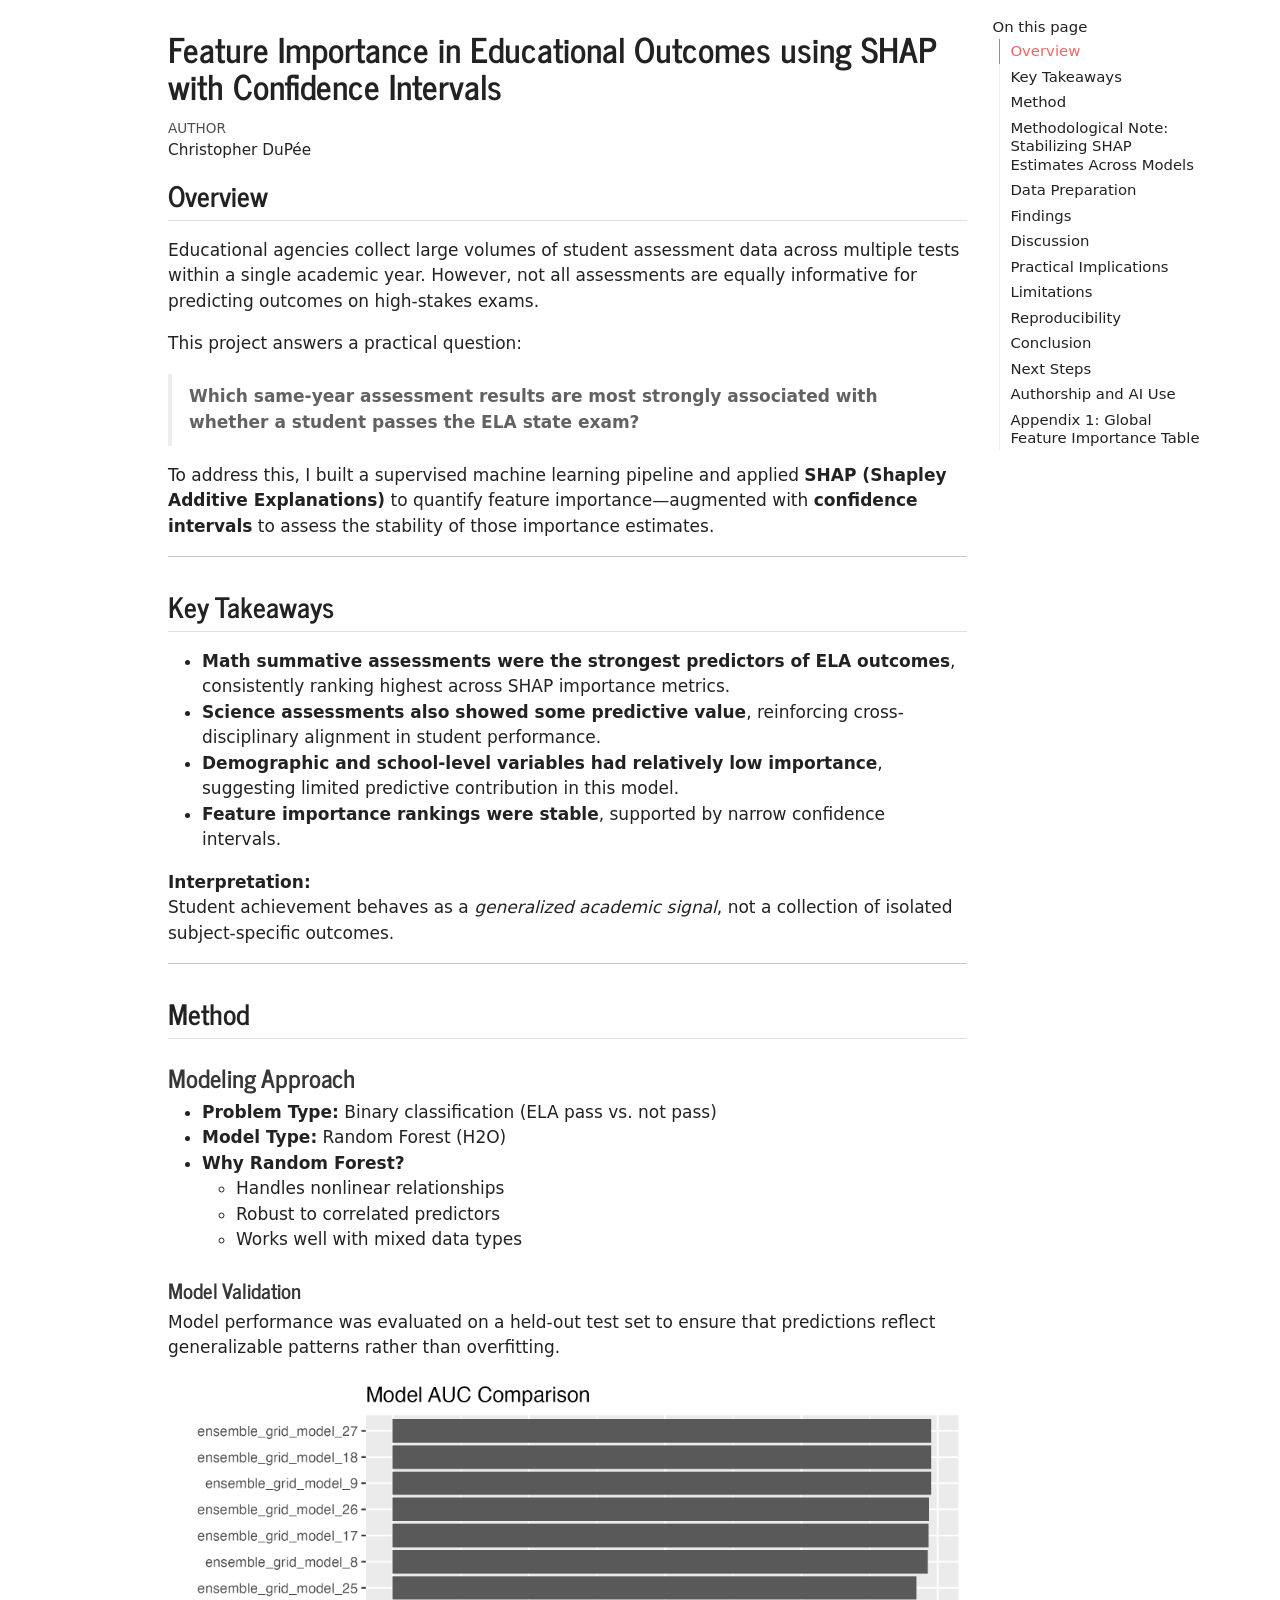
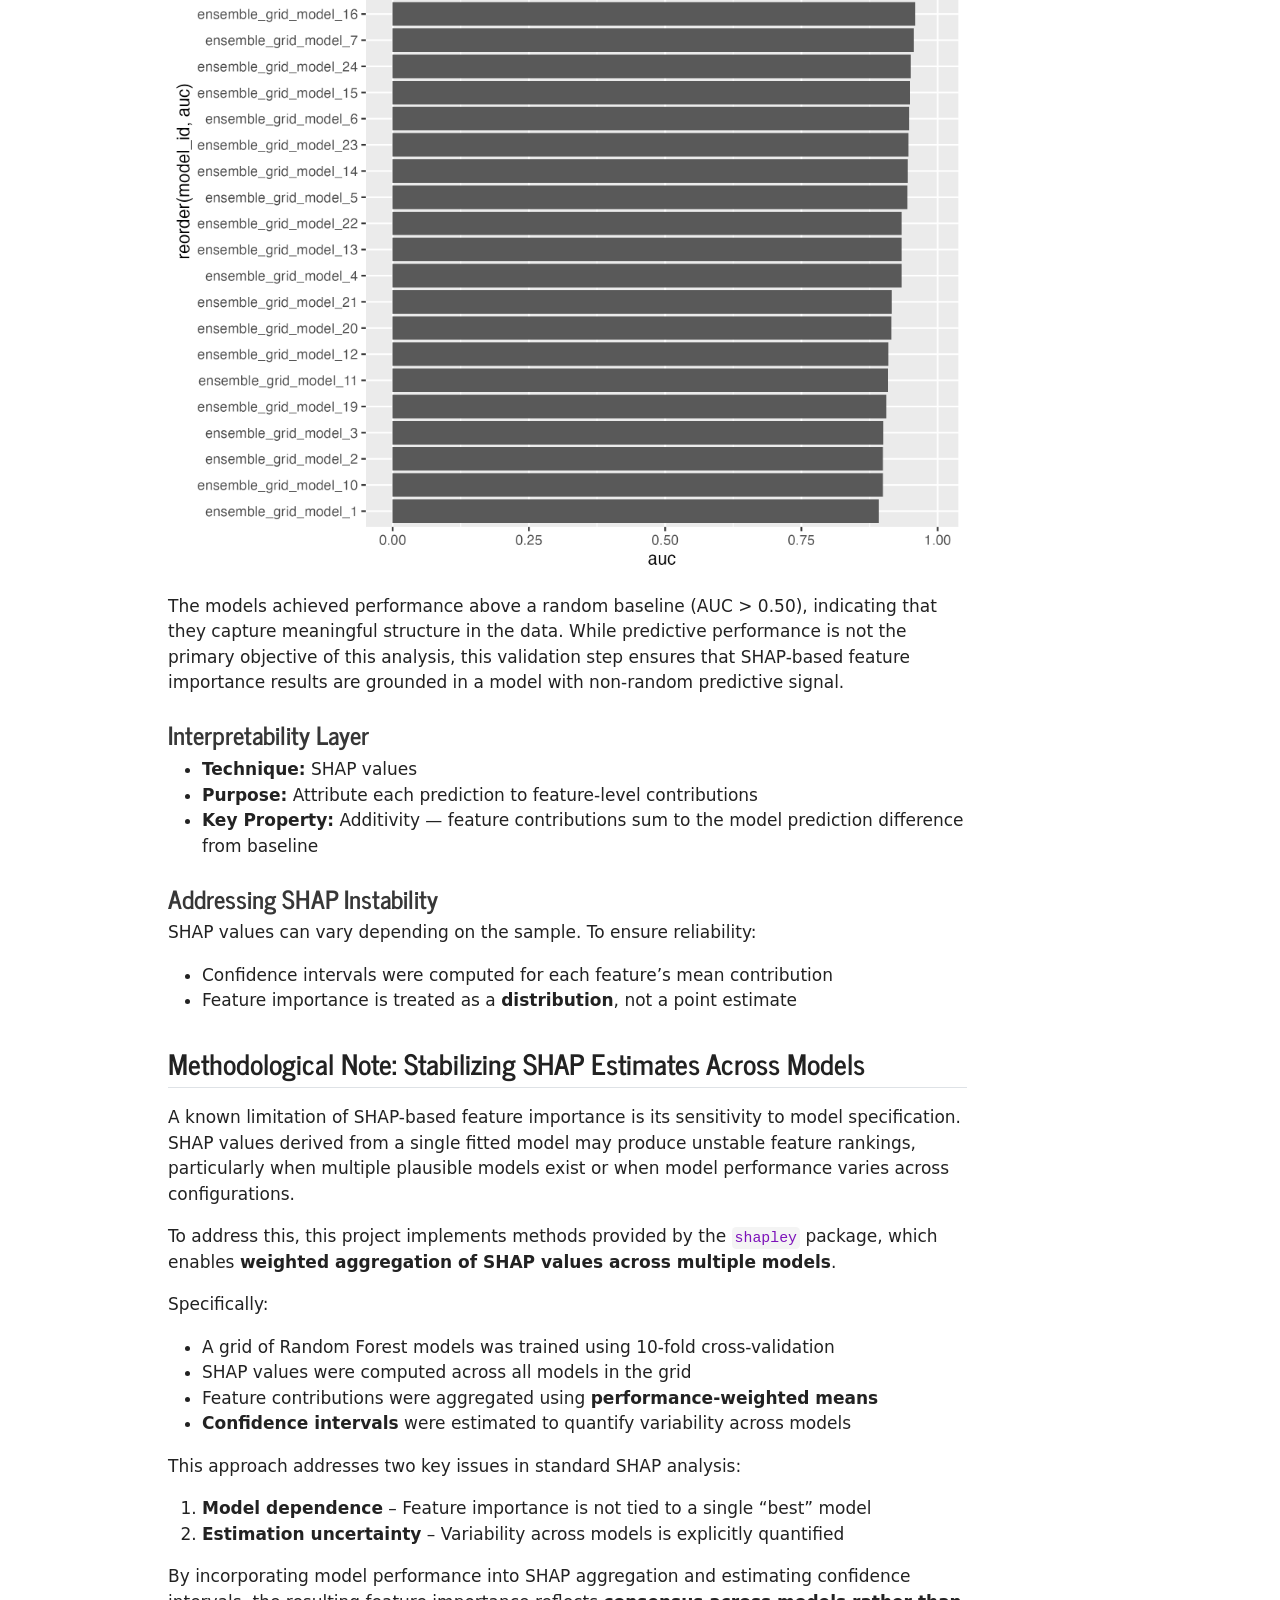
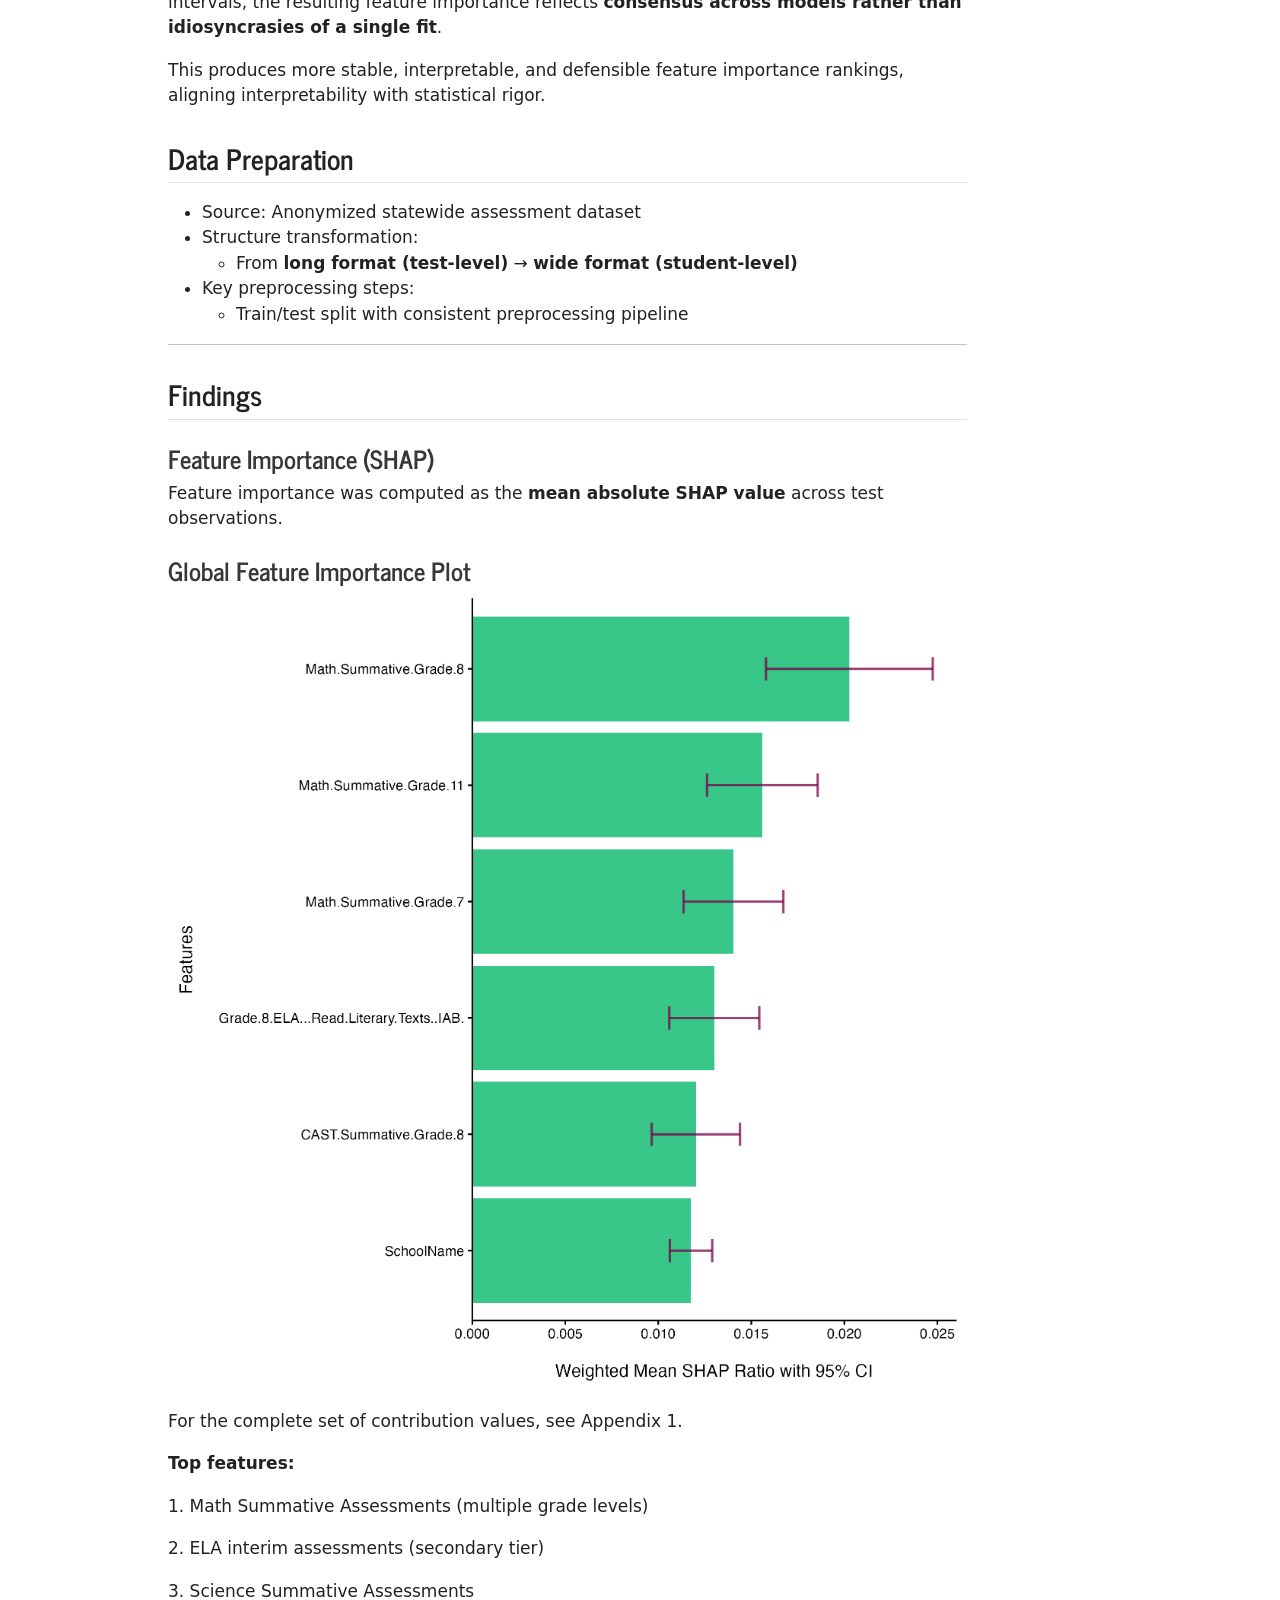
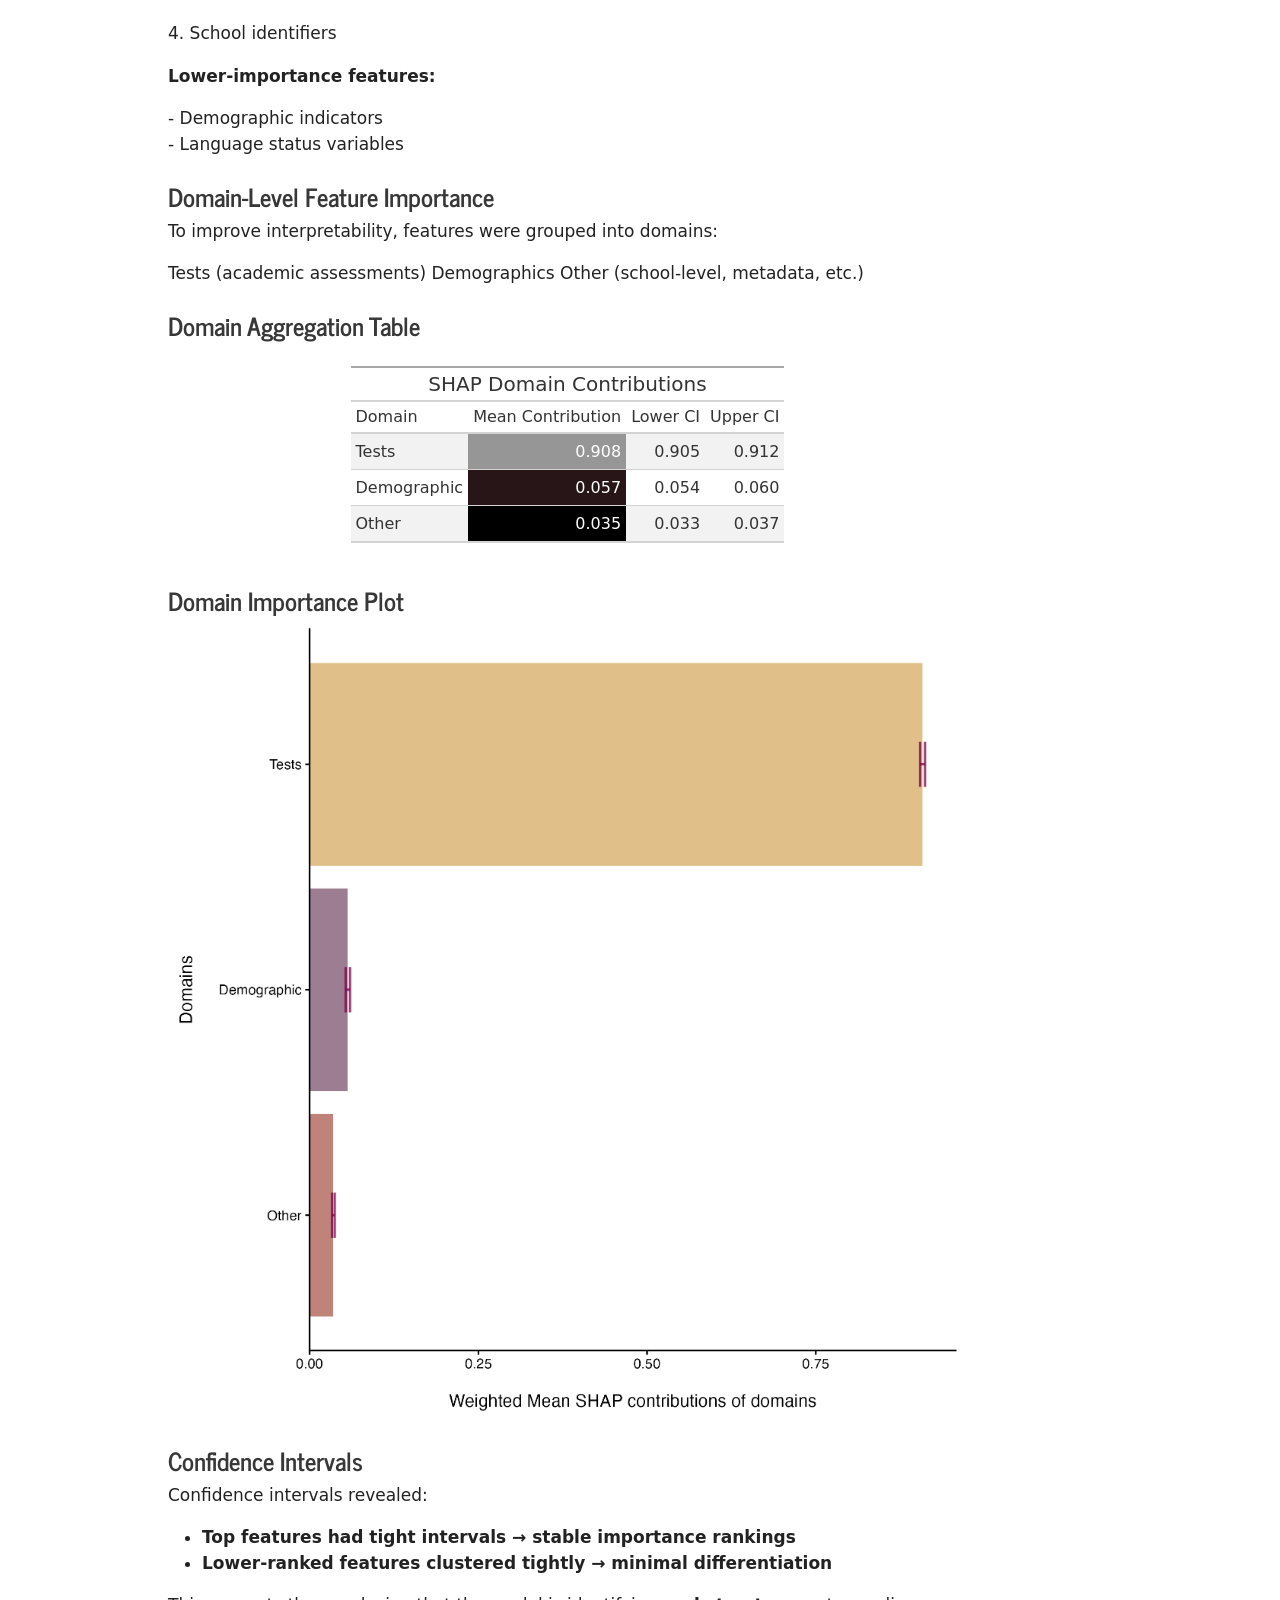
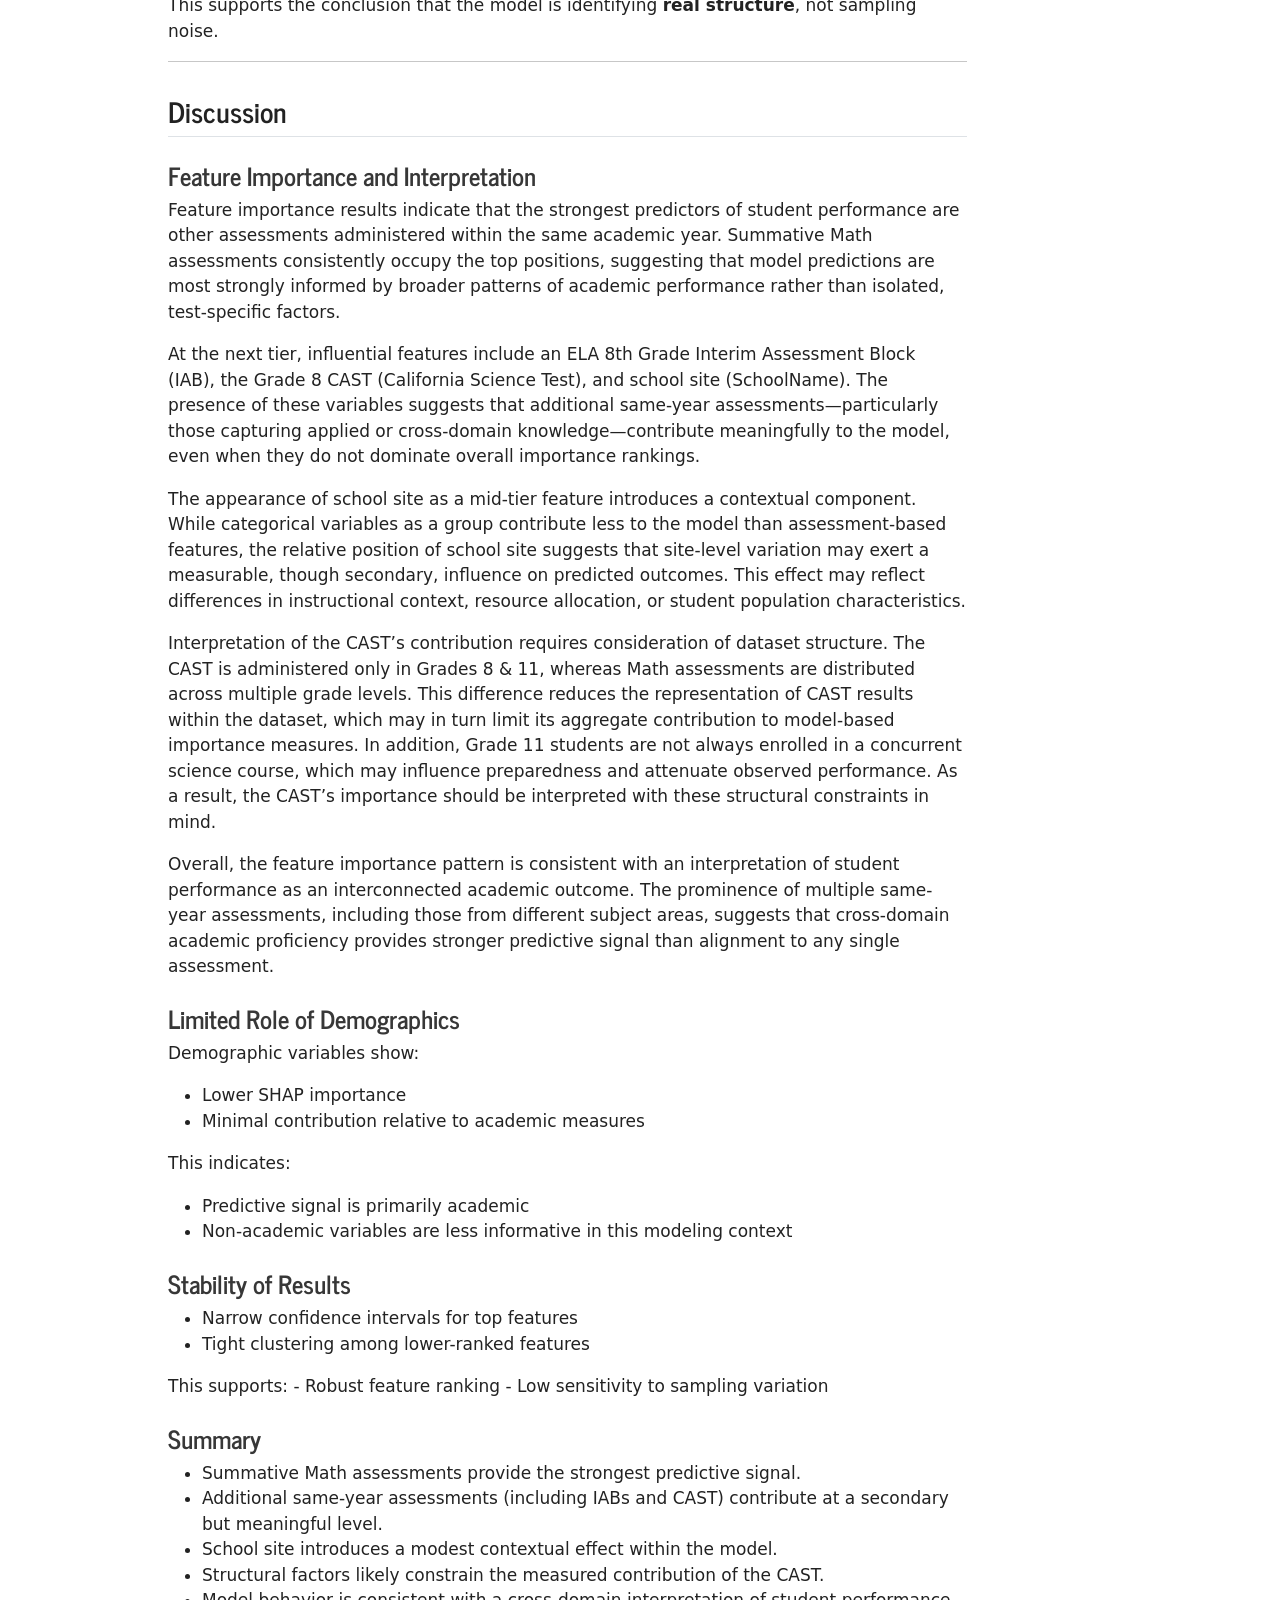
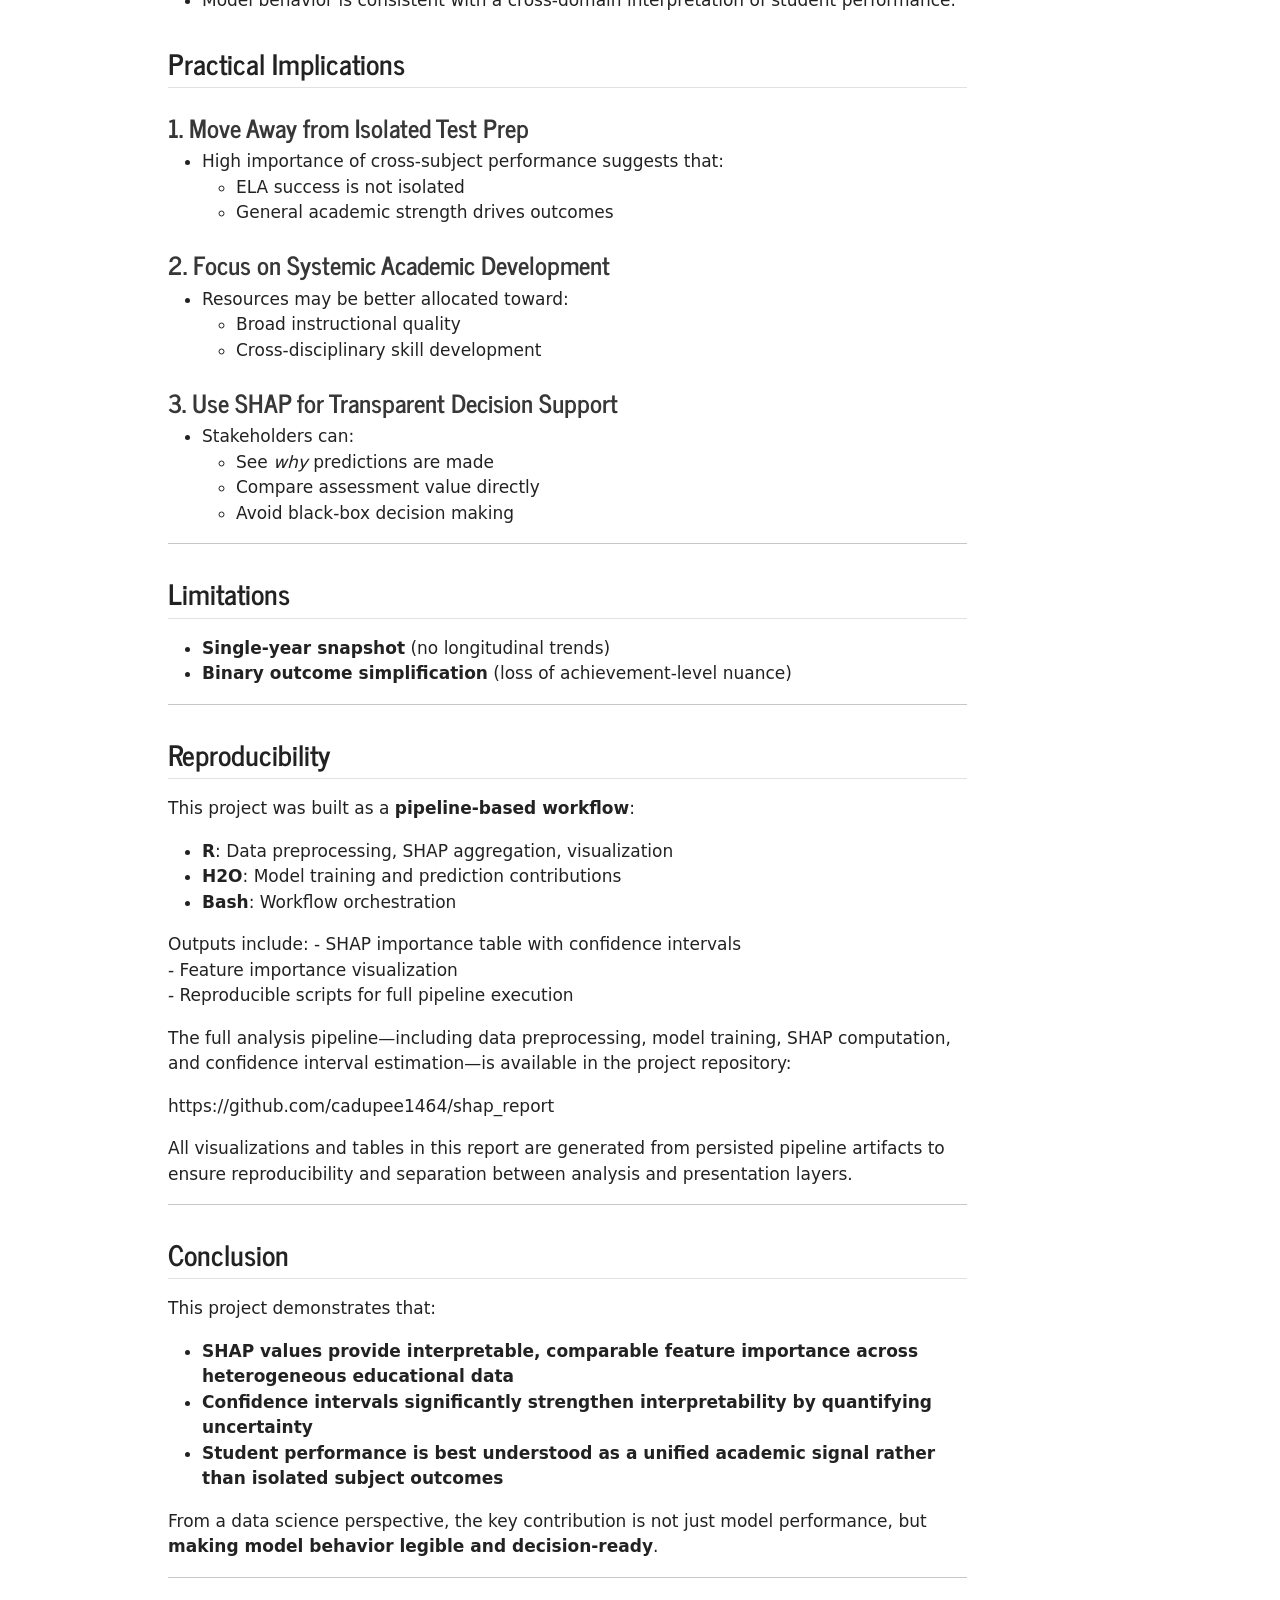
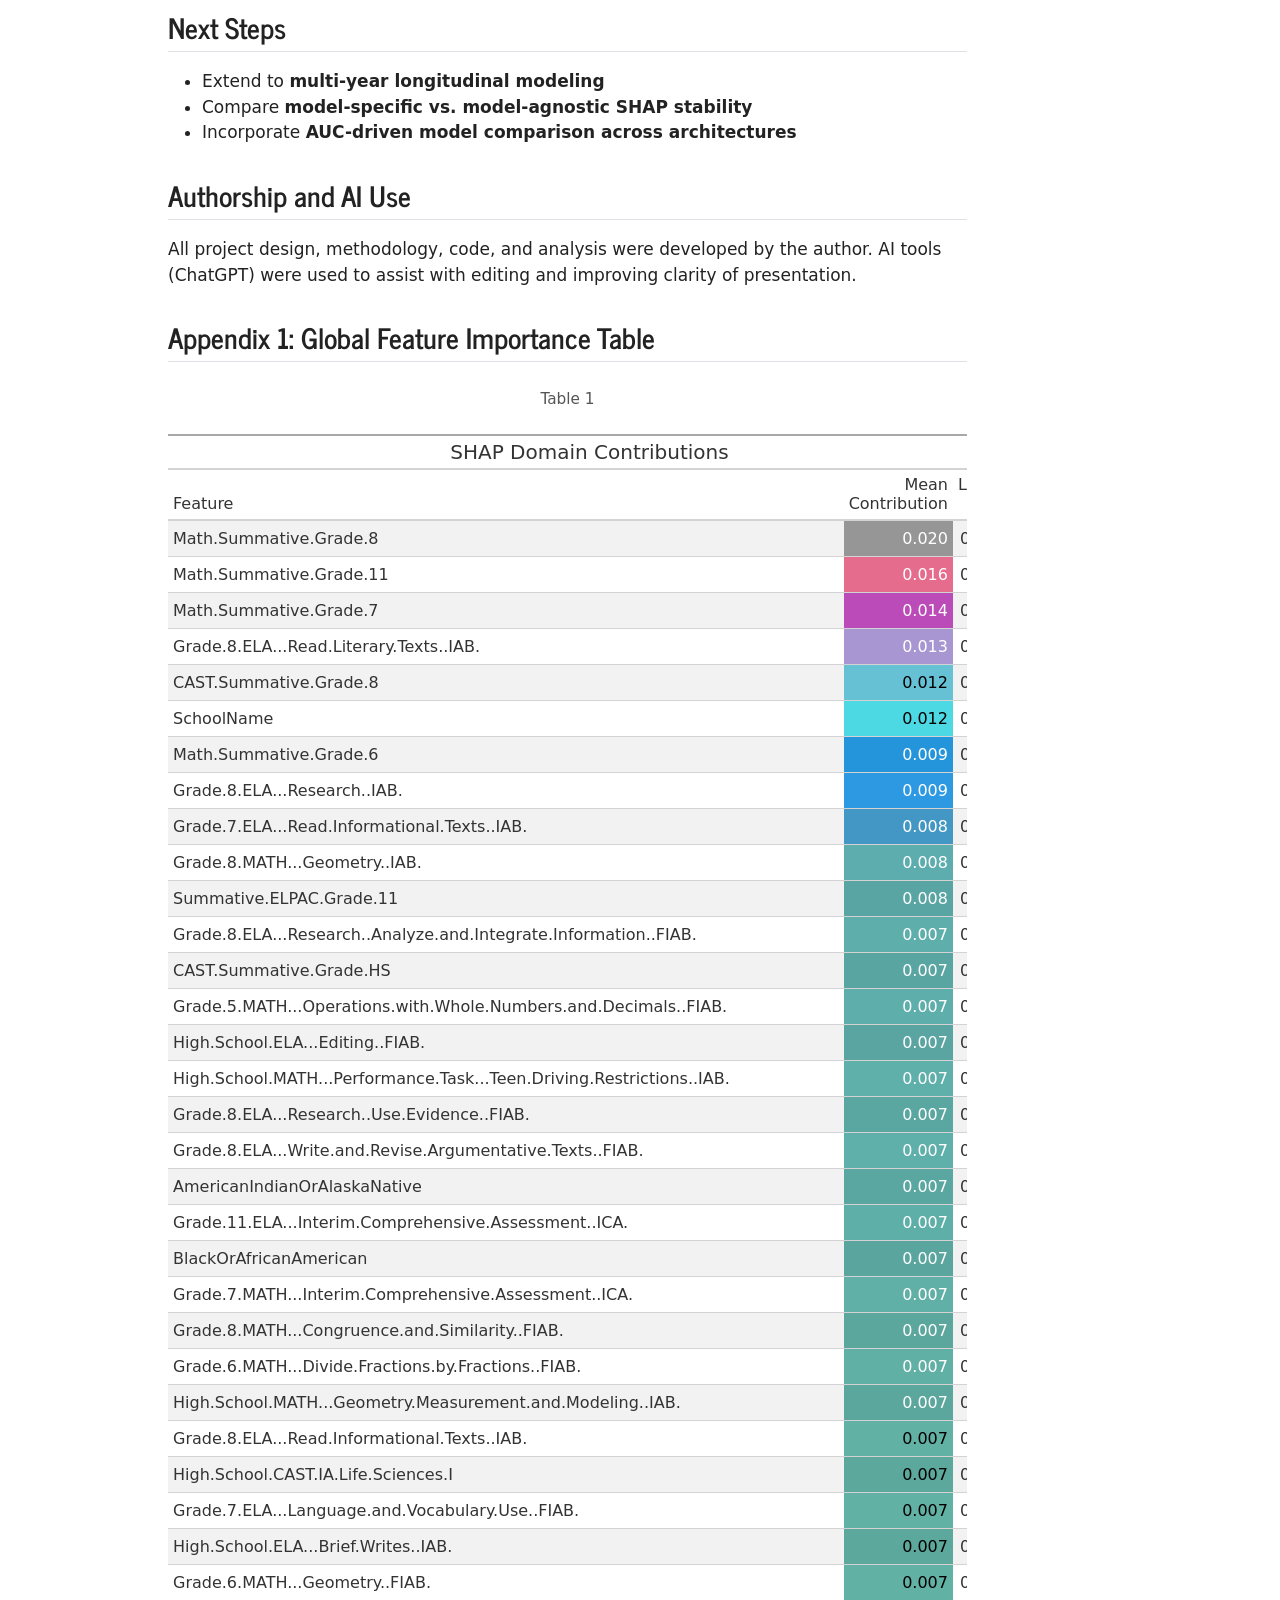
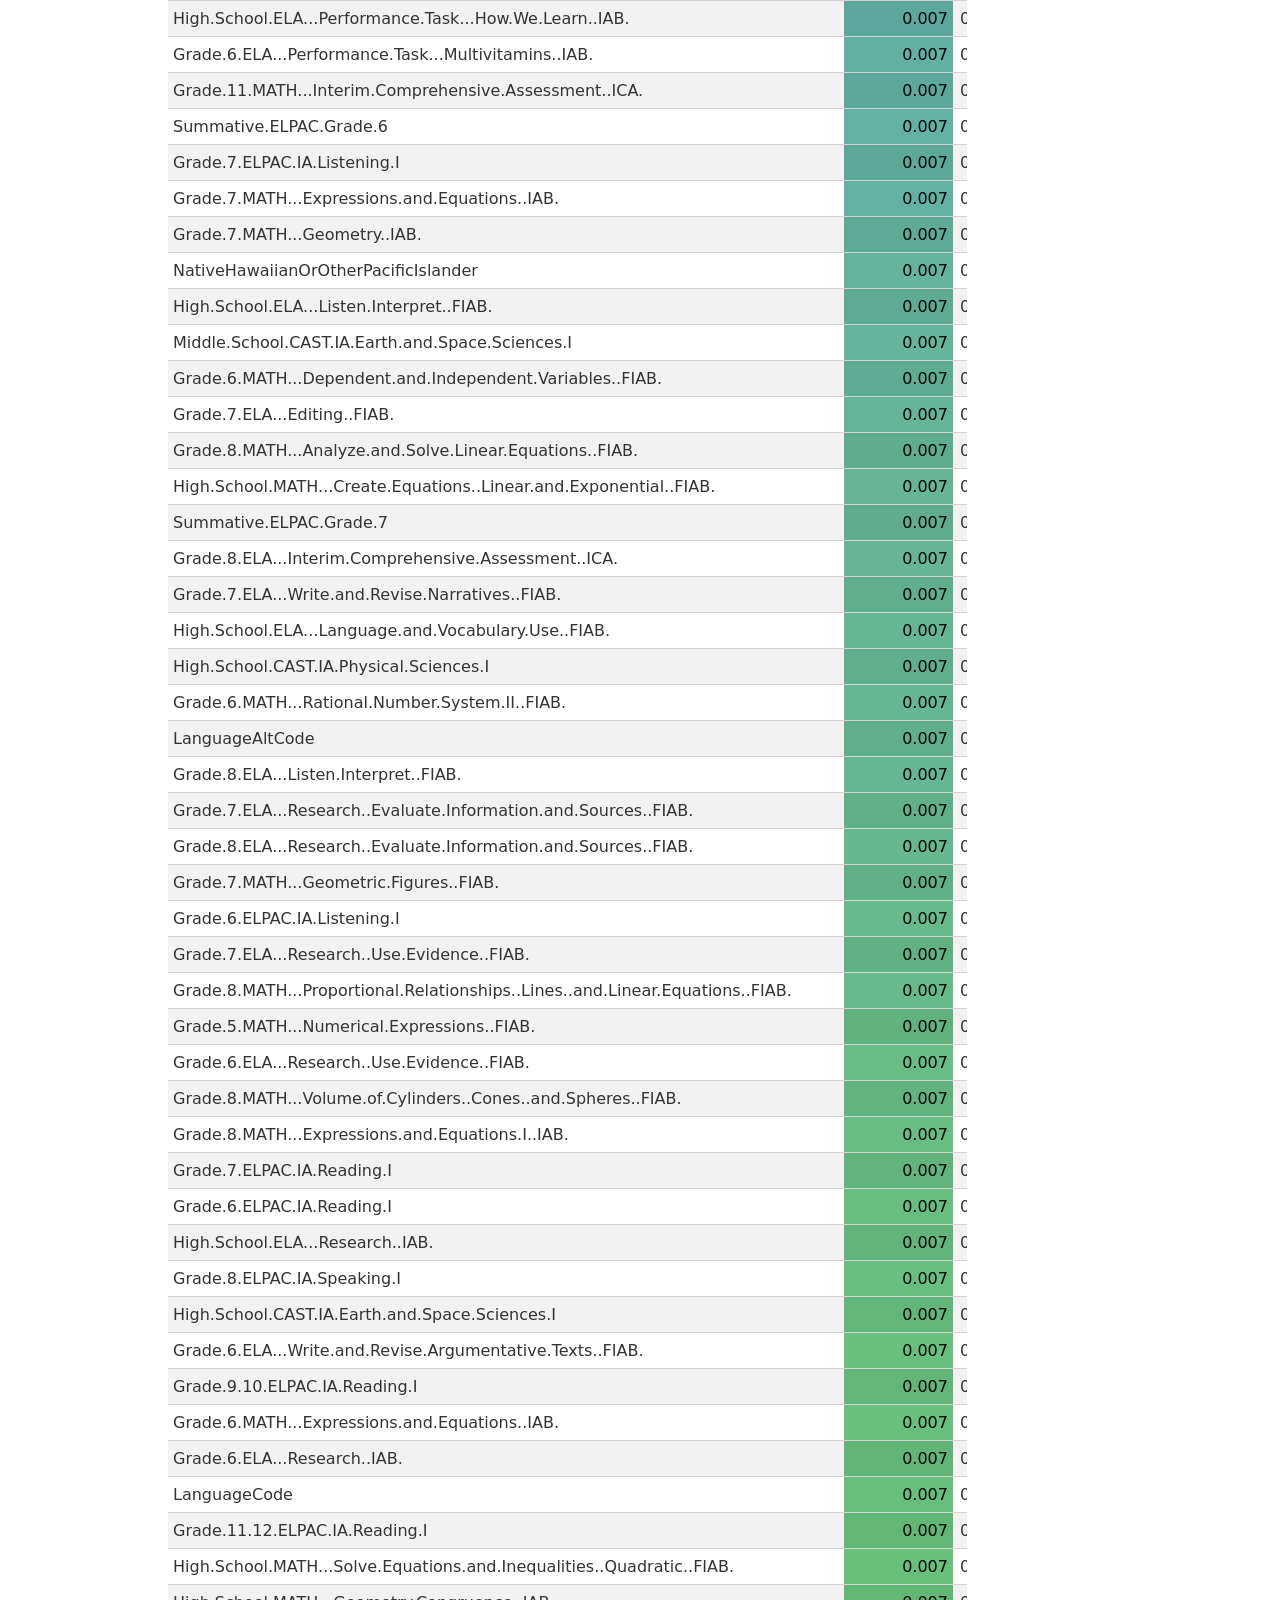
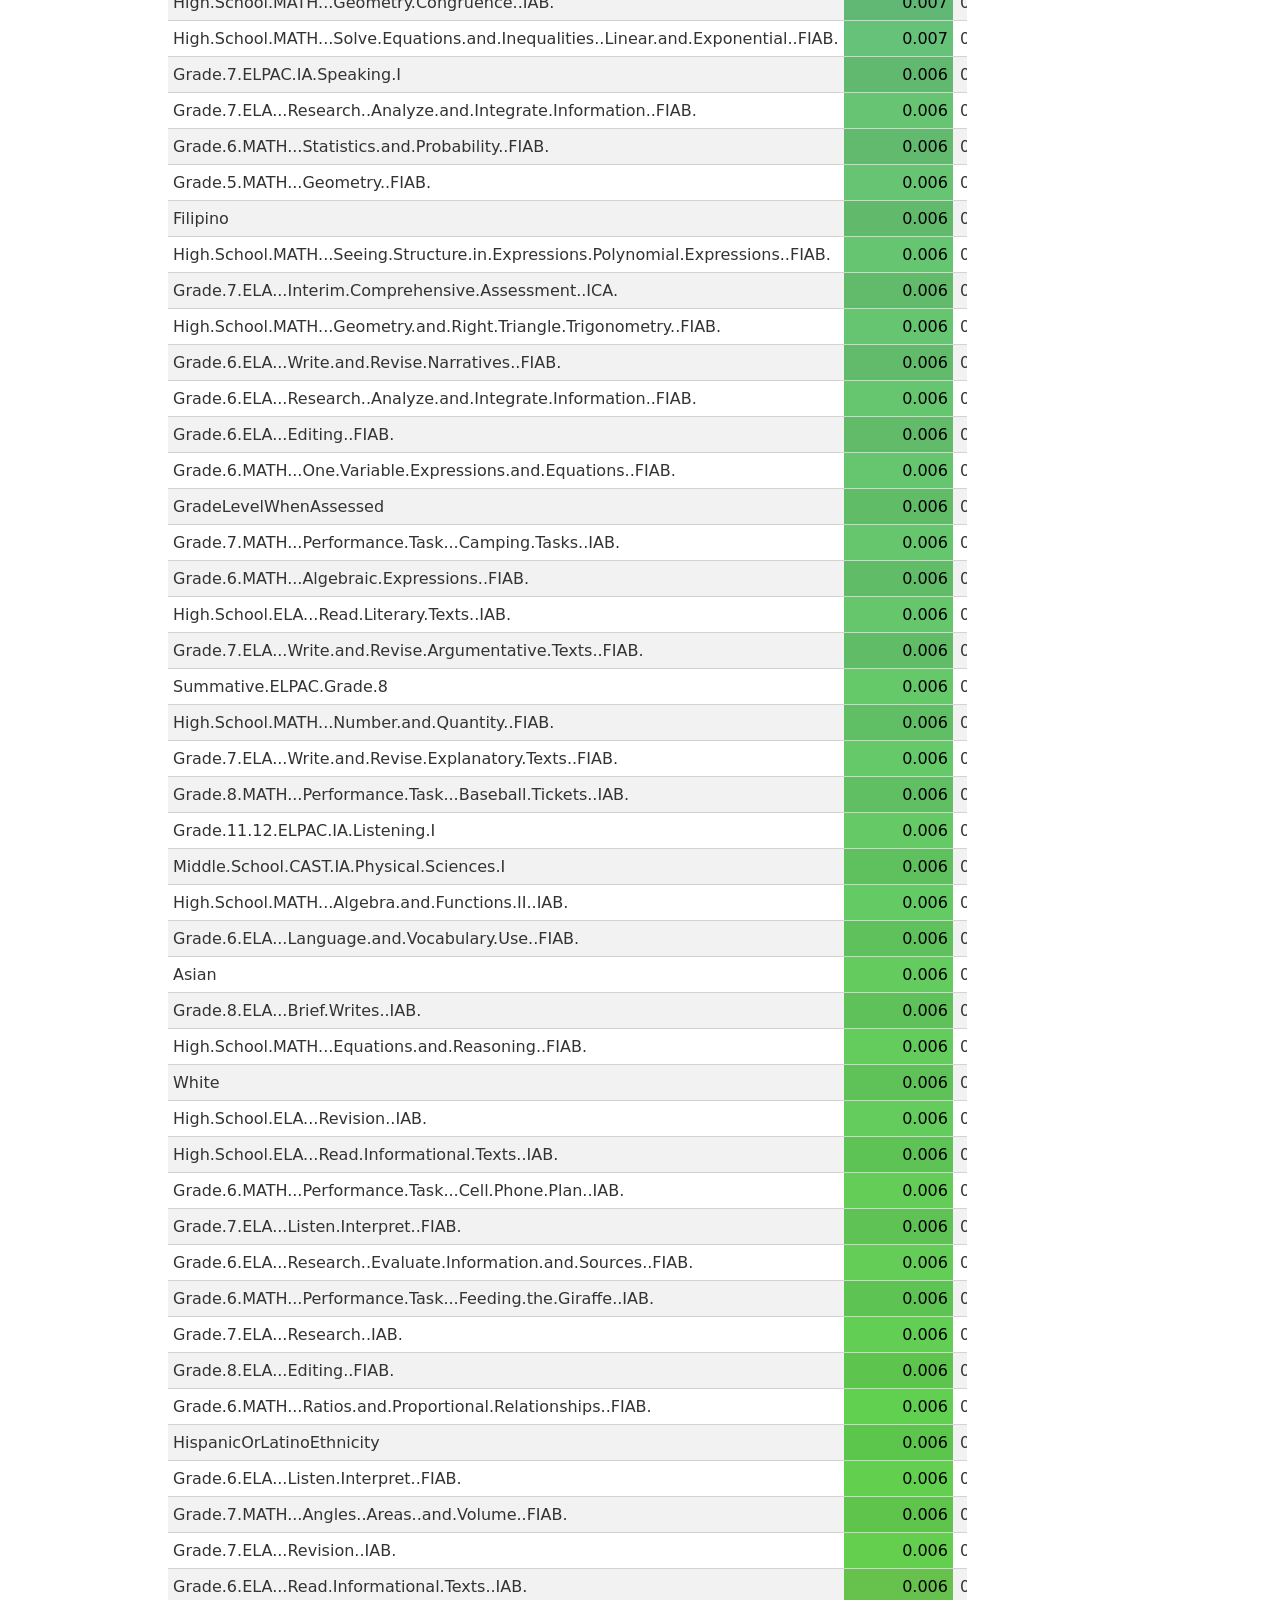
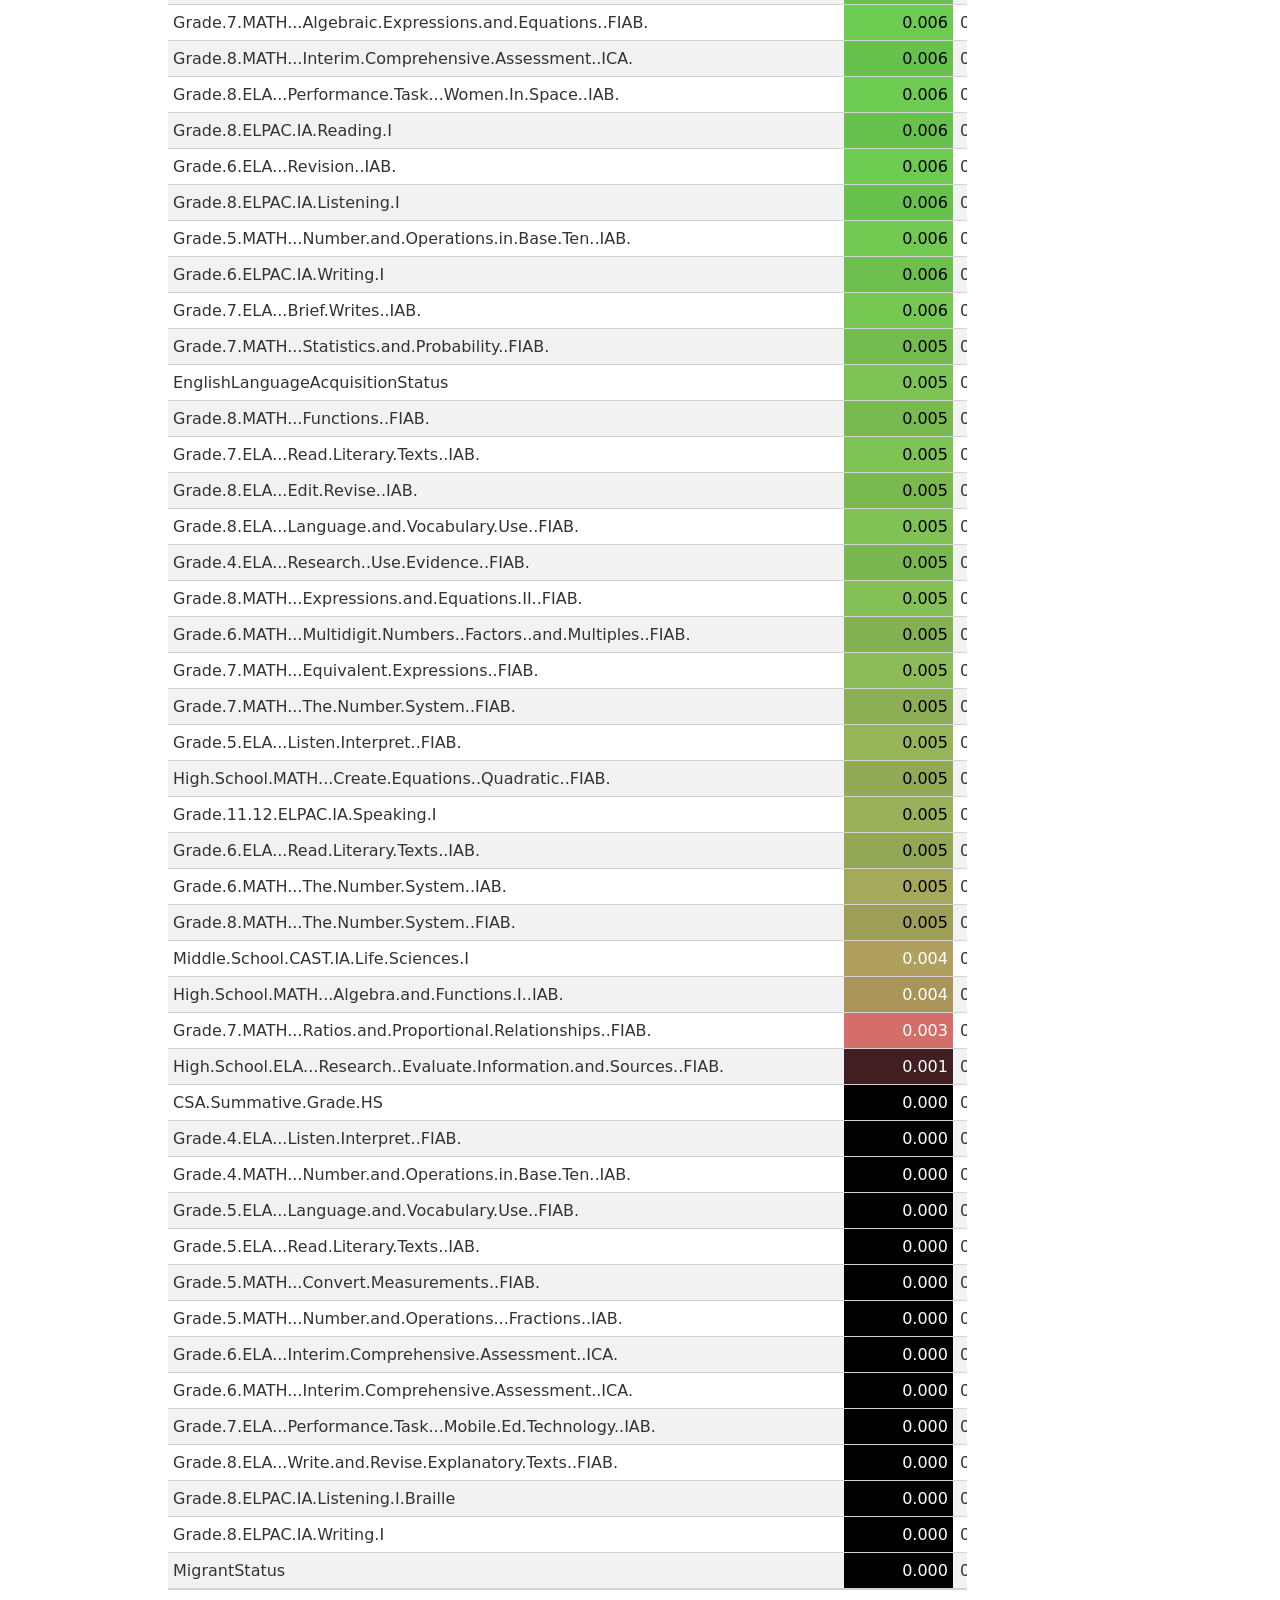
==== commit 7367d5b4: "add docs for pages" ====
--- a/docs/index.html
+++ b/docs/index.html
@@ -2,7 +2,7 @@
 <html xmlns="http://www.w3.org/1999/xhtml" lang="en" xml:lang="en"><head>
 
 <meta charset="utf-8">
-<meta name="generator" content="quarto-1.5.57">
+<meta name="generator" content="quarto-1.9.37">
 
 <meta name="viewport" content="width=device-width, initial-scale=1.0, user-scalable=yes">
 
@@ -10,6 +10,9 @@
 
 <title>Feature Importance in Educational Outcomes using SHAP with Confidence Intervals</title>
 <style>
+/* Default styles provided by pandoc.
+** See https://pandoc.org/MANUAL.html#variables-for-html for config info.
+*/
 code{white-space: pre-wrap;}
 span.smallcaps{font-variant: small-caps;}
 div.columns{display: flex; gap: min(4vw, 1.5em);}
@@ -30,15 +33,16 @@
 <script src="site_libs/quarto-search/fuse.min.js"></script>
 <script src="site_libs/quarto-search/quarto-search.js"></script>
 <meta name="quarto:offset" content="./">
-<script src="site_libs/quarto-html/quarto.js"></script>
+<script src="site_libs/quarto-html/quarto.js" type="module"></script>
+<script src="site_libs/quarto-html/tabsets/tabsets.js" type="module"></script>
 <script src="site_libs/quarto-html/popper.min.js"></script>
 <script src="site_libs/quarto-html/tippy.umd.min.js"></script>
 <script src="site_libs/quarto-html/anchor.min.js"></script>
 <link href="site_libs/quarto-html/tippy.css" rel="stylesheet">
-<link href="site_libs/quarto-html/quarto-syntax-highlighting.css" rel="stylesheet" id="quarto-text-highlighting-styles">
+<link href="site_libs/quarto-html/quarto-syntax-highlighting-7f8f88aac4f3542376d5c11b86a4c14d.css" rel="stylesheet" id="quarto-text-highlighting-styles">
 <script src="site_libs/bootstrap/bootstrap.min.js"></script>
 <link href="site_libs/bootstrap/bootstrap-icons.css" rel="stylesheet">
-<link href="site_libs/bootstrap/bootstrap.min.css" rel="stylesheet" id="quarto-bootstrap" data-mode="light">
+<link href="site_libs/bootstrap/bootstrap-2a4f2bfc591cd5498fe57ca28617a45d.min.css" rel="stylesheet" append-hash="true" id="quarto-bootstrap" data-mode="light">
 <script id="quarto-search-options" type="application/json">{
   "location": "sidebar",
   "copy-button": false,
@@ -71,7 +75,7 @@
 <link rel="stylesheet" href="styles.css">
 </head>
 
-<body>
+<body class="quarto-light">
 
 <div id="quarto-search-results"></div>
 <!-- content -->
@@ -260,23 +264,23 @@
 <h3 class="anchored" data-anchor-id="domain-aggregation-table">Domain Aggregation Table</h3>
 <div class="cell">
 <div class="cell-output-display">
-<div id="kmndsotirc" style="padding-left:0px;padding-right:0px;padding-top:10px;padding-bottom:10px;overflow-x:auto;overflow-y:auto;width:auto;height:auto;">
-<style>#kmndsotirc table {
+<div id="hbwccbjroq" style="padding-left:0px;padding-right:0px;padding-top:10px;padding-bottom:10px;overflow-x:auto;overflow-y:auto;width:auto;height:auto;">
+<style>#hbwccbjroq table {
   font-family: system-ui, 'Segoe UI', Roboto, Helvetica, Arial, sans-serif, 'Apple Color Emoji', 'Segoe UI Emoji', 'Segoe UI Symbol', 'Noto Color Emoji';
   -webkit-font-smoothing: antialiased;
   -moz-osx-font-smoothing: grayscale;
 }
 
-#kmndsotirc thead, #kmndsotirc tbody, #kmndsotirc tfoot, #kmndsotirc tr, #kmndsotirc td, #kmndsotirc th {
+#hbwccbjroq thead, #hbwccbjroq tbody, #hbwccbjroq tfoot, #hbwccbjroq tr, #hbwccbjroq td, #hbwccbjroq th {
   border-style: none;
 }
 
-#kmndsotirc p {
+#hbwccbjroq p {
   margin: 0;
   padding: 0;
 }
 
-#kmndsotirc .gt_table {
+#hbwccbjroq .gt_table {
   display: table;
   border-collapse: collapse;
   line-height: normal;
@@ -302,12 +306,12 @@
   border-left-color: #D3D3D3;
 }
 
-#kmndsotirc .gt_caption {
+#hbwccbjroq .gt_caption {
   padding-top: 4px;
   padding-bottom: 4px;
 }
 
-#kmndsotirc .gt_title {
+#hbwccbjroq .gt_title {
   color: #333333;
   font-size: 125%;
   font-weight: initial;
@@ -319,7 +323,7 @@
   border-bottom-width: 0;
 }
 
-#kmndsotirc .gt_subtitle {
+#hbwccbjroq .gt_subtitle {
   color: #333333;
   font-size: 85%;
   font-weight: initial;
@@ -331,7 +335,7 @@
   border-top-width: 0;
 }
 
-#kmndsotirc .gt_heading {
+#hbwccbjroq .gt_heading {
   background-color: #FFFFFF;
   text-align: center;
   border-bottom-color: #FFFFFF;
@@ -343,13 +347,13 @@
   border-right-color: #D3D3D3;
 }
 
-#kmndsotirc .gt_bottom_border {
+#hbwccbjroq .gt_bottom_border {
   border-bottom-style: solid;
   border-bottom-width: 2px;
   border-bottom-color: #D3D3D3;
 }
 
-#kmndsotirc .gt_col_headings {
+#hbwccbjroq .gt_col_headings {
   border-top-style: solid;
   border-top-width: 2px;
   border-top-color: #D3D3D3;
@@ -364,7 +368,7 @@
   border-right-color: #D3D3D3;
 }
 
-#kmndsotirc .gt_col_heading {
+#hbwccbjroq .gt_col_heading {
   color: #333333;
   background-color: #FFFFFF;
   font-size: 100%;
@@ -384,7 +388,7 @@
   overflow-x: hidden;
 }
 
-#kmndsotirc .gt_column_spanner_outer {
+#hbwccbjroq .gt_column_spanner_outer {
   color: #333333;
   background-color: #FFFFFF;
   font-size: 100%;
@@ -396,15 +400,15 @@
   padding-right: 4px;
 }
 
-#kmndsotirc .gt_column_spanner_outer:first-child {
+#hbwccbjroq .gt_column_spanner_outer:first-child {
   padding-left: 0;
 }
 
-#kmndsotirc .gt_column_spanner_outer:last-child {
+#hbwccbjroq .gt_column_spanner_outer:last-child {
   padding-right: 0;
 }
 
-#kmndsotirc .gt_column_spanner {
+#hbwccbjroq .gt_column_spanner {
   border-bottom-style: solid;
   border-bottom-width: 2px;
   border-bottom-color: #D3D3D3;
@@ -416,11 +420,11 @@
   width: 100%;
 }
 
-#kmndsotirc .gt_spanner_row {
+#hbwccbjroq .gt_spanner_row {
   border-bottom-style: hidden;
 }
 
-#kmndsotirc .gt_group_heading {
+#hbwccbjroq .gt_group_heading {
   padding-top: 8px;
   padding-bottom: 8px;
   padding-left: 5px;
@@ -446,7 +450,7 @@
   text-align: left;
 }
 
-#kmndsotirc .gt_empty_group_heading {
+#hbwccbjroq .gt_empty_group_heading {
   padding: 0.5px;
   color: #333333;
   background-color: #FFFFFF;
@@ -461,15 +465,15 @@
   vertical-align: middle;
 }
 
-#kmndsotirc .gt_from_md > :first-child {
+#hbwccbjroq .gt_from_md > :first-child {
   margin-top: 0;
 }
 
-#kmndsotirc .gt_from_md > :last-child {
+#hbwccbjroq .gt_from_md > :last-child {
   margin-bottom: 0;
 }
 
-#kmndsotirc .gt_row {
+#hbwccbjroq .gt_row {
   padding-top: 8px;
   padding-bottom: 8px;
   padding-left: 5px;
@@ -488,7 +492,7 @@
   overflow-x: hidden;
 }
 
-#kmndsotirc .gt_stub {
+#hbwccbjroq .gt_stub {
   color: #333333;
   background-color: #FFFFFF;
   font-size: 100%;
@@ -501,7 +505,7 @@
   padding-right: 5px;
 }
 
-#kmndsotirc .gt_stub_row_group {
+#hbwccbjroq .gt_stub_row_group {
   color: #333333;
   background-color: #FFFFFF;
   font-size: 100%;
@@ -515,15 +519,15 @@
   vertical-align: top;
 }
 
-#kmndsotirc .gt_row_group_first td {
+#hbwccbjroq .gt_row_group_first td {
   border-top-width: 2px;
 }
 
-#kmndsotirc .gt_row_group_first th {
+#hbwccbjroq .gt_row_group_first th {
   border-top-width: 2px;
 }
 
-#kmndsotirc .gt_summary_row {
+#hbwccbjroq .gt_summary_row {
   color: #333333;
   background-color: #FFFFFF;
   text-transform: inherit;
@@ -533,16 +537,16 @@
   padding-right: 5px;
 }
 
-#kmndsotirc .gt_first_summary_row {
+#hbwccbjroq .gt_first_summary_row {
   border-top-style: solid;
   border-top-color: #D3D3D3;
 }
 
-#kmndsotirc .gt_first_summary_row.thick {
+#hbwccbjroq .gt_first_summary_row.thick {
   border-top-width: 2px;
 }
 
-#kmndsotirc .gt_last_summary_row {
+#hbwccbjroq .gt_last_summary_row {
   padding-top: 8px;
   padding-bottom: 8px;
   padding-left: 5px;
@@ -552,7 +556,7 @@
   border-bottom-color: #D3D3D3;
 }
 
-#kmndsotirc .gt_grand_summary_row {
+#hbwccbjroq .gt_grand_summary_row {
   color: #333333;
   background-color: #FFFFFF;
   text-transform: inherit;
@@ -562,7 +566,7 @@
   padding-right: 5px;
 }
 
-#kmndsotirc .gt_first_grand_summary_row {
+#hbwccbjroq .gt_first_grand_summary_row {
   padding-top: 8px;
   padding-bottom: 8px;
   padding-left: 5px;
@@ -572,7 +576,7 @@
   border-top-color: #D3D3D3;
 }
 
-#kmndsotirc .gt_last_grand_summary_row_top {
+#hbwccbjroq .gt_last_grand_summary_row_top {
   padding-top: 8px;
   padding-bottom: 8px;
   padding-left: 5px;
@@ -582,11 +586,11 @@
   border-bottom-color: #D3D3D3;
 }
 
-#kmndsotirc .gt_striped {
+#hbwccbjroq .gt_striped {
   background-color: rgba(128, 128, 128, 0.05);
 }
 
-#kmndsotirc .gt_table_body {
+#hbwccbjroq .gt_table_body {
   border-top-style: solid;
   border-top-width: 2px;
   border-top-color: #D3D3D3;
@@ -595,7 +599,7 @@
   border-bottom-color: #D3D3D3;
 }
 
-#kmndsotirc .gt_footnotes {
+#hbwccbjroq .gt_footnotes {
   color: #333333;
   background-color: #FFFFFF;
   border-bottom-style: none;
@@ -609,7 +613,7 @@
   border-right-color: #D3D3D3;
 }
 
-#kmndsotirc .gt_footnote {
+#hbwccbjroq .gt_footnote {
   margin: 0px;
   font-size: 90%;
   padding-top: 4px;
@@ -618,7 +622,7 @@
   padding-right: 5px;
 }
 
-#kmndsotirc .gt_sourcenotes {
+#hbwccbjroq .gt_sourcenotes {
   color: #333333;
   background-color: #FFFFFF;
   border-bottom-style: none;
@@ -632,7 +636,7 @@
   border-right-color: #D3D3D3;
 }
 
-#kmndsotirc .gt_sourcenote {
+#hbwccbjroq .gt_sourcenote {
   font-size: 90%;
   padding-top: 4px;
   padding-bottom: 4px;
@@ -640,82 +644,82 @@
   padding-right: 5px;
 }
 
-#kmndsotirc .gt_left {
+#hbwccbjroq .gt_left {
   text-align: left;
 }
 
-#kmndsotirc .gt_center {
+#hbwccbjroq .gt_center {
   text-align: center;
 }
 
-#kmndsotirc .gt_right {
+#hbwccbjroq .gt_right {
   text-align: right;
   font-variant-numeric: tabular-nums;
 }
 
-#kmndsotirc .gt_font_normal {
+#hbwccbjroq .gt_font_normal {
   font-weight: normal;
 }
 
-#kmndsotirc .gt_font_bold {
+#hbwccbjroq .gt_font_bold {
   font-weight: bold;
 }
 
-#kmndsotirc .gt_font_italic {
+#hbwccbjroq .gt_font_italic {
   font-style: italic;
 }
 
-#kmndsotirc .gt_super {
+#hbwccbjroq .gt_super {
   font-size: 65%;
 }
 
-#kmndsotirc .gt_footnote_marks {
+#hbwccbjroq .gt_footnote_marks {
   font-size: 75%;
   vertical-align: 0.4em;
   position: initial;
 }
 
-#kmndsotirc .gt_asterisk {
+#hbwccbjroq .gt_asterisk {
   font-size: 100%;
   vertical-align: 0;
 }
 
-#kmndsotirc .gt_indent_1 {
+#hbwccbjroq .gt_indent_1 {
   text-indent: 5px;
 }
 
-#kmndsotirc .gt_indent_2 {
+#hbwccbjroq .gt_indent_2 {
   text-indent: 10px;
 }
 
-#kmndsotirc .gt_indent_3 {
+#hbwccbjroq .gt_indent_3 {
   text-indent: 15px;
 }
 
-#kmndsotirc .gt_indent_4 {
+#hbwccbjroq .gt_indent_4 {
   text-indent: 20px;
 }
 
-#kmndsotirc .gt_indent_5 {
+#hbwccbjroq .gt_indent_5 {
   text-indent: 25px;
 }
 
-#kmndsotirc .katex-display {
+#hbwccbjroq .katex-display {
   display: inline-flex !important;
   margin-bottom: 0.75em !important;
 }
 
-#kmndsotirc div.Reactable > div.rt-table > div.rt-thead > div.rt-tr.rt-tr-group-header > div.rt-th-group:after {
+#hbwccbjroq div.Reactable > div.rt-table > div.rt-thead > div.rt-tr.rt-tr-group-header > div.rt-th-group:after {
   height: 0px !important;
 }
 </style>
 
-<table class="gt_table caption-top table table-sm table-striped small" data-quarto-postprocess="true" data-quarto-disable-processing="false" data-quarto-bootstrap="false">
+<table class="gt_table caption-top table table-sm table-striped small" data-quarto-bootstrap="false">
 <thead>
-<tr class="header gt_heading">
-<th colspan="4" class="gt_heading gt_title gt_font_normal gt_bottom_border">SHAP Domain Contributions</th>
-</tr>
-<tr class="odd gt_col_headings">
+<tr class="gt_heading header">
+<td colspan="4" class="gt_heading gt_title gt_font_normal gt_bottom_border">SHAP Domain Contributions</td>
+</tr>
+<tr class="gt_col_headings even">
 <th id="domain" class="gt_col_heading gt_columns_bottom_border gt_left" data-quarto-table-cell-role="th" scope="col">Domain</th>
 <th id="mean" class="gt_col_heading gt_columns_bottom_border gt_right" data-quarto-table-cell-role="th" scope="col">Mean Contribution</th>
 <th id="lowerCI" class="gt_col_heading gt_columns_bottom_border gt_right" data-quarto-table-cell-role="th" scope="col">Lower CI</th>
@@ -889,25 +893,31 @@
 </section>
 <section id="appendix-1-global-feature-importance-table" class="level2">
 <h2 class="anchored" data-anchor-id="appendix-1-global-feature-importance-table">Appendix 1: Global Feature Importance Table</h2>
-<div id="tbl-shap-full" class="cell anchored">
+<div class="cell">
+<div id="tbl-shap-full" class="cell quarto-float quarto-figure quarto-figure-center anchored">
+<figure class="quarto-float quarto-float-tbl figure">
+<figcaption class="quarto-float-caption-top quarto-float-caption quarto-float-tbl quarto-uncaptioned" id="tbl-shap-full-caption-0ceaefa1-69ba-4598-a22c-09a6ac19f8ca">
+Table&nbsp;1
+</figcaption>
+<div aria-describedby="tbl-shap-full-caption-0ceaefa1-69ba-4598-a22c-09a6ac19f8ca">
 <div class="cell-output-display">
-<div id="cjenuktwsl" style="padding-left:0px;padding-right:0px;padding-top:10px;padding-bottom:10px;overflow-x:auto;overflow-y:auto;width:auto;height:auto;">
-<style>#cjenuktwsl table {
+<div id="vjextvgkka" style="padding-left:0px;padding-right:0px;padding-top:10px;padding-bottom:10px;overflow-x:auto;overflow-y:auto;width:auto;height:auto;">
+<style>#vjextvgkka table {
   font-family: system-ui, 'Segoe UI', Roboto, Helvetica, Arial, sans-serif, 'Apple Color Emoji', 'Segoe UI Emoji', 'Segoe UI Symbol', 'Noto Color Emoji';
   -webkit-font-smoothing: antialiased;
   -moz-osx-font-smoothing: grayscale;
 }
 
-#cjenuktwsl thead, #cjenuktwsl tbody, #cjenuktwsl tfoot, #cjenuktwsl tr, #cjenuktwsl td, #cjenuktwsl th {
+#vjextvgkka thead, #vjextvgkka tbody, #vjextvgkka tfoot, #vjextvgkka tr, #vjextvgkka td, #vjextvgkka th {
   border-style: none;
 }
 
-#cjenuktwsl p {
+#vjextvgkka p {
   margin: 0;
   padding: 0;
 }
 
-#cjenuktwsl .gt_table {
+#vjextvgkka .gt_table {
   display: table;
   border-collapse: collapse;
   line-height: normal;
@@ -933,12 +943,12 @@
   border-left-color: #D3D3D3;
 }
 
-#cjenuktwsl .gt_caption {
+#vjextvgkka .gt_caption {
   padding-top: 4px;
   padding-bottom: 4px;
 }
 
-#cjenuktwsl .gt_title {
+#vjextvgkka .gt_title {
   color: #333333;
   font-size: 125%;
   font-weight: initial;
@@ -950,7 +960,7 @@
   border-bottom-width: 0;
 }
 
-#cjenuktwsl .gt_subtitle {
+#vjextvgkka .gt_subtitle {
   color: #333333;
   font-size: 85%;
   font-weight: initial;
@@ -962,7 +972,7 @@
   border-top-width: 0;
 }
 
-#cjenuktwsl .gt_heading {
+#vjextvgkka .gt_heading {
   background-color: #FFFFFF;
   text-align: center;
   border-bottom-color: #FFFFFF;
@@ -974,13 +984,13 @@
   border-right-color: #D3D3D3;
 }
 
-#cjenuktwsl .gt_bottom_border {
+#vjextvgkka .gt_bottom_border {
   border-bottom-style: solid;
   border-bottom-width: 2px;
   border-bottom-color: #D3D3D3;
 }
 
-#cjenuktwsl .gt_col_headings {
+#vjextvgkka .gt_col_headings {
   border-top-style: solid;
   border-top-width: 2px;
   border-top-color: #D3D3D3;
@@ -995,7 +1005,7 @@
   border-right-color: #D3D3D3;
 }
 
-#cjenuktwsl .gt_col_heading {
+#vjextvgkka .gt_col_heading {
   color: #333333;
   background-color: #FFFFFF;
   font-size: 100%;
@@ -1015,7 +1025,7 @@
   overflow-x: hidden;
 }
 
-#cjenuktwsl .gt_column_spanner_outer {
+#vjextvgkka .gt_column_spanner_outer {
   color: #333333;
   background-color: #FFFFFF;
   font-size: 100%;
@@ -1027,15 +1037,15 @@
   padding-right: 4px;
 }
 
-#cjenuktwsl .gt_column_spanner_outer:first-child {
+#vjextvgkka .gt_column_spanner_outer:first-child {
   padding-left: 0;
 }
 
-#cjenuktwsl .gt_column_spanner_outer:last-child {
+#vjextvgkka .gt_column_spanner_outer:last-child {
   padding-right: 0;
 }
 
-#cjenuktwsl .gt_column_spanner {
+#vjextvgkka .gt_column_spanner {
   border-bottom-style: solid;
   border-bottom-width: 2px;
   border-bottom-color: #D3D3D3;
@@ -1047,11 +1057,11 @@
   width: 100%;
 }
 
-#cjenuktwsl .gt_spanner_row {
+#vjextvgkka .gt_spanner_row {
   border-bottom-style: hidden;
 }
 
-#cjenuktwsl .gt_group_heading {
+#vjextvgkka .gt_group_heading {
   padding-top: 8px;
   padding-bottom: 8px;
   padding-left: 5px;
@@ -1077,7 +1087,7 @@
   text-align: left;
 }
 
-#cjenuktwsl .gt_empty_group_heading {
+#vjextvgkka .gt_empty_group_heading {
   padding: 0.5px;
   color: #333333;
   background-color: #FFFFFF;
@@ -1092,15 +1102,15 @@
   vertical-align: middle;
 }
 
-#cjenuktwsl .gt_from_md > :first-child {
+#vjextvgkka .gt_from_md > :first-child {
   margin-top: 0;
 }
 
-#cjenuktwsl .gt_from_md > :last-child {
+#vjextvgkka .gt_from_md > :last-child {
   margin-bottom: 0;
 }
 
-#cjenuktwsl .gt_row {
+#vjextvgkka .gt_row {
   padding-top: 8px;
   padding-bottom: 8px;
   padding-left: 5px;
@@ -1119,7 +1129,7 @@
   overflow-x: hidden;
 }
 
-#cjenuktwsl .gt_stub {
+#vjextvgkka .gt_stub {
   color: #333333;
   background-color: #FFFFFF;
   font-size: 100%;
@@ -1132,7 +1142,7 @@
   padding-right: 5px;
 }
 
-#cjenuktwsl .gt_stub_row_group {
+#vjextvgkka .gt_stub_row_group {
   color: #333333;
   background-color: #FFFFFF;
   font-size: 100%;
@@ -1146,15 +1156,15 @@
   vertical-align: top;
 }
 
-#cjenuktwsl .gt_row_group_first td {
+#vjextvgkka .gt_row_group_first td {
   border-top-width: 2px;
 }
 
-#cjenuktwsl .gt_row_group_first th {
+#vjextvgkka .gt_row_group_first th {
   border-top-width: 2px;
 }
 
-#cjenuktwsl .gt_summary_row {
+#vjextvgkka .gt_summary_row {
   color: #333333;
   background-color: #FFFFFF;
   text-transform: inherit;
@@ -1164,16 +1174,16 @@
   padding-right: 5px;
 }
 
-#cjenuktwsl .gt_first_summary_row {
+#vjextvgkka .gt_first_summary_row {
   border-top-style: solid;
   border-top-color: #D3D3D3;
 }
 
-#cjenuktwsl .gt_first_summary_row.thick {
+#vjextvgkka .gt_first_summary_row.thick {
   border-top-width: 2px;
 }
 
-#cjenuktwsl .gt_last_summary_row {
+#vjextvgkka .gt_last_summary_row {
   padding-top: 8px;
   padding-bottom: 8px;
   padding-left: 5px;
@@ -1183,7 +1193,7 @@
   border-bottom-color: #D3D3D3;
 }
 
-#cjenuktwsl .gt_grand_summary_row {
+#vjextvgkka .gt_grand_summary_row {
   color: #333333;
   background-color: #FFFFFF;
   text-transform: inherit;
@@ -1193,7 +1203,7 @@
   padding-right: 5px;
 }
 
-#cjenuktwsl .gt_first_grand_summary_row {
+#vjextvgkka .gt_first_grand_summary_row {
   padding-top: 8px;
   padding-bottom: 8px;
   padding-left: 5px;
@@ -1203,7 +1213,7 @@
   border-top-color: #D3D3D3;
 }
 
-#cjenuktwsl .gt_last_grand_summary_row_top {
+#vjextvgkka .gt_last_grand_summary_row_top {
   padding-top: 8px;
   padding-bottom: 8px;
   padding-left: 5px;
@@ -1213,11 +1223,11 @@
   border-bottom-color: #D3D3D3;
 }
 
-#cjenuktwsl .gt_striped {
+#vjextvgkka .gt_striped {
   background-color: rgba(128, 128, 128, 0.05);
 }
 
-#cjenuktwsl .gt_table_body {
+#vjextvgkka .gt_table_body {
   border-top-style: solid;
   border-top-width: 2px;
   border-top-color: #D3D3D3;
@@ -1226,7 +1236,7 @@
   border-bottom-color: #D3D3D3;
 }
 
-#cjenuktwsl .gt_footnotes {
+#vjextvgkka .gt_footnotes {
   color: #333333;
   background-color: #FFFFFF;
   border-bottom-style: none;
@@ -1240,7 +1250,7 @@
   border-right-color: #D3D3D3;
 }
 
-#cjenuktwsl .gt_footnote {
+#vjextvgkka .gt_footnote {
   margin: 0px;
   font-size: 90%;
   padding-top: 4px;
@@ -1249,7 +1259,7 @@
   padding-right: 5px;
 }
 
-#cjenuktwsl .gt_sourcenotes {
+#vjextvgkka .gt_sourcenotes {
   color: #333333;
   background-color: #FFFFFF;
   border-bottom-style: none;
@@ -1263,7 +1273,7 @@
   border-right-color: #D3D3D3;
 }
 
-#cjenuktwsl .gt_sourcenote {
+#vjextvgkka .gt_sourcenote {
   font-size: 90%;
   padding-top: 4px;
   padding-bottom: 4px;
@@ -1271,82 +1281,82 @@
   padding-right: 5px;
 }
 
-#cjenuktwsl .gt_left {
+#vjextvgkka .gt_left {
   text-align: left;
 }
 
-#cjenuktwsl .gt_center {
+#vjextvgkka .gt_center {
   text-align: center;
 }
 
-#cjenuktwsl .gt_right {
+#vjextvgkka .gt_right {
   text-align: right;
   font-variant-numeric: tabular-nums;
 }
 
-#cjenuktwsl .gt_font_normal {
+#vjextvgkka .gt_font_normal {
   font-weight: normal;
 }
 
-#cjenuktwsl .gt_font_bold {
+#vjextvgkka .gt_font_bold {
   font-weight: bold;
 }
 
-#cjenuktwsl .gt_font_italic {
+#vjextvgkka .gt_font_italic {
   font-style: italic;
 }
 
-#cjenuktwsl .gt_super {
+#vjextvgkka .gt_super {
   font-size: 65%;
 }
 
-#cjenuktwsl .gt_footnote_marks {
+#vjextvgkka .gt_footnote_marks {
   font-size: 75%;
   vertical-align: 0.4em;
   position: initial;
 }
 
-#cjenuktwsl .gt_asterisk {
+#vjextvgkka .gt_asterisk {
   font-size: 100%;
   vertical-align: 0;
 }
 
-#cjenuktwsl .gt_indent_1 {
+#vjextvgkka .gt_indent_1 {
   text-indent: 5px;
 }
 
-#cjenuktwsl .gt_indent_2 {
+#vjextvgkka .gt_indent_2 {
   text-indent: 10px;
 }
 
-#cjenuktwsl .gt_indent_3 {
+#vjextvgkka .gt_indent_3 {
   text-indent: 15px;
 }
 
-#cjenuktwsl .gt_indent_4 {
+#vjextvgkka .gt_indent_4 {
   text-indent: 20px;
 }
 
-#cjenuktwsl .gt_indent_5 {
+#vjextvgkka .gt_indent_5 {
   text-indent: 25px;
 }
 
-#cjenuktwsl .katex-display {
+#vjextvgkka .katex-display {
   display: inline-flex !important;
   margin-bottom: 0.75em !important;
 }
 
-#cjenuktwsl div.Reactable > div.rt-table > div.rt-thead > div.rt-tr.rt-tr-group-header > div.rt-th-group:after {
+#vjextvgkka div.Reactable > div.rt-table > div.rt-thead > div.rt-tr.rt-tr-group-header > div.rt-th-group:after {
   height: 0px !important;
 }
 </style>
 
-<table class="gt_table caption-top table table-sm table-striped small" data-quarto-postprocess="true" data-quarto-disable-processing="false" data-quarto-bootstrap="false">
+<table class="gt_table caption-top table table-sm table-striped small" data-quarto-bootstrap="false">
 <thead>
-<tr class="header gt_heading">
-<th colspan="3" class="gt_heading gt_title gt_font_normal gt_bottom_border">SHAP Domain Contributions</th>
-</tr>
-<tr class="odd gt_col_headings">
+<tr class="gt_heading header">
+<td colspan="3" class="gt_heading gt_title gt_font_normal gt_bottom_border">SHAP Domain Contributions</td>
+</tr>
+<tr class="gt_col_headings even">
 <th id="feature" class="gt_col_heading gt_columns_bottom_border gt_left" data-quarto-table-cell-role="th" scope="col">Feature</th>
 <th id="mean" class="gt_col_heading gt_columns_bottom_border gt_right" data-quarto-table-cell-role="th" scope="col">Mean Contribution</th>
 <th id="lowerCI" class="gt_col_heading gt_columns_bottom_border gt_right" data-quarto-table-cell-role="th" scope="col">Lower CI</th>
@@ -2174,245 +2184,252 @@
 </div>
 </div>
 </div>
+</figure>
+</div>
+</div>
 
 
 </section>
 
 </main> <!-- /main -->
 <script id="quarto-html-after-body" type="application/javascript">
-window.document.addEventListener("DOMContentLoaded", function (event) {
-  const toggleBodyColorMode = (bsSheetEl) => {
-    const mode = bsSheetEl.getAttribute("data-mode");
-    const bodyEl = window.document.querySelector("body");
-    if (mode === "dark") {
-      bodyEl.classList.add("quarto-dark");
-      bodyEl.classList.remove("quarto-light");
-    } else {
-      bodyEl.classList.add("quarto-light");
-      bodyEl.classList.remove("quarto-dark");
+  window.document.addEventListener("DOMContentLoaded", function (event) {
+    const icon = "";
+    const anchorJS = new window.AnchorJS();
+    anchorJS.options = {
+      placement: 'right',
+      icon: icon
+    };
+    anchorJS.add('.anchored');
+    const isCodeAnnotation = (el) => {
+      for (const clz of el.classList) {
+        if (clz.startsWith('code-annotation-')) {                     
+          return true;
+        }
+      }
+      return false;
     }
-  }
-  const toggleBodyColorPrimary = () => {
-    const bsSheetEl = window.document.querySelector("link#quarto-bootstrap");
-    if (bsSheetEl) {
-      toggleBodyColorMode(bsSheetEl);
+    const onCopySuccess = function(e) {
+      // button target
+      const button = e.trigger;
+      // don't keep focus
+      button.blur();
+      // flash "checked"
+      button.classList.add('code-copy-button-checked');
+      var currentTitle = button.getAttribute("title");
+      button.setAttribute("title", "Copied!");
+      let tooltip;
+      if (window.bootstrap) {
+        button.setAttribute("data-bs-toggle", "tooltip");
+        button.setAttribute("data-bs-placement", "left");
+        button.setAttribute("data-bs-title", "Copied!");
+        tooltip = new bootstrap.Tooltip(button, 
+          { trigger: "manual", 
+            customClass: "code-copy-button-tooltip",
+            offset: [0, -8]});
+        tooltip.show();    
+      }
+      setTimeout(function() {
+        if (tooltip) {
+          tooltip.hide();
+          button.removeAttribute("data-bs-title");
+          button.removeAttribute("data-bs-toggle");
+          button.removeAttribute("data-bs-placement");
+        }
+        button.setAttribute("title", currentTitle);
+        button.classList.remove('code-copy-button-checked');
+      }, 1000);
+      // clear code selection
+      e.clearSelection();
     }
-  }
-  toggleBodyColorPrimary();  
-  const icon = "";
-  const anchorJS = new window.AnchorJS();
-  anchorJS.options = {
-    placement: 'right',
-    icon: icon
-  };
-  anchorJS.add('.anchored');
-  const isCodeAnnotation = (el) => {
-    for (const clz of el.classList) {
-      if (clz.startsWith('code-annotation-')) {                     
-        return true;
-      }
-    }
-    return false;
-  }
-  const onCopySuccess = function(e) {
-    // button target
-    const button = e.trigger;
-    // don't keep focus
-    button.blur();
-    // flash "checked"
-    button.classList.add('code-copy-button-checked');
-    var currentTitle = button.getAttribute("title");
-    button.setAttribute("title", "Copied!");
-    let tooltip;
-    if (window.bootstrap) {
-      button.setAttribute("data-bs-toggle", "tooltip");
-      button.setAttribute("data-bs-placement", "left");
-      button.setAttribute("data-bs-title", "Copied!");
-      tooltip = new bootstrap.Tooltip(button, 
-        { trigger: "manual", 
-          customClass: "code-copy-button-tooltip",
-          offset: [0, -8]});
-      tooltip.show();    
-    }
-    setTimeout(function() {
-      if (tooltip) {
-        tooltip.hide();
-        button.removeAttribute("data-bs-title");
-        button.removeAttribute("data-bs-toggle");
-        button.removeAttribute("data-bs-placement");
-      }
-      button.setAttribute("title", currentTitle);
-      button.classList.remove('code-copy-button-checked');
-    }, 1000);
-    // clear code selection
-    e.clearSelection();
-  }
-  const getTextToCopy = function(trigger) {
-      const codeEl = trigger.previousElementSibling.cloneNode(true);
+    const getTextToCopy = function(trigger) {
+      const outerScaffold = trigger.parentElement.cloneNode(true);
+      const codeEl = outerScaffold.querySelector('code');
       for (const childEl of codeEl.children) {
         if (isCodeAnnotation(childEl)) {
           childEl.remove();
         }
       }
       return codeEl.innerText;
-  }
-  const clipboard = new window.ClipboardJS('.code-copy-button:not([data-in-quarto-modal])', {
-    text: getTextToCopy
-  });
-  clipboard.on('success', onCopySuccess);
-  if (window.document.getElementById('quarto-embedded-source-code-modal')) {
-    // For code content inside modals, clipBoardJS needs to be initialized with a container option
-    // TODO: Check when it could be a function (https://github.com/zenorocha/clipboard.js/issues/860)
-    const clipboardModal = new window.ClipboardJS('.code-copy-button[data-in-quarto-modal]', {
-      text: getTextToCopy,
-      container: window.document.getElementById('quarto-embedded-source-code-modal')
+    }
+    const clipboard = new window.ClipboardJS('.code-copy-button:not([data-in-quarto-modal])', {
+      text: getTextToCopy
     });
-    clipboardModal.on('success', onCopySuccess);
-  }
-    var localhostRegex = new RegExp(/^(?:http|https):\/\/localhost\:?[0-9]*\//);
-    var mailtoRegex = new RegExp(/^mailto:/);
-      var filterRegex = new RegExp('/' + window.location.host + '/');
-    var isInternal = (href) => {
-        return filterRegex.test(href) || localhostRegex.test(href) || mailtoRegex.test(href);
+    clipboard.on('success', onCopySuccess);
+    if (window.document.getElementById('quarto-embedded-source-code-modal')) {
+      const clipboardModal = new window.ClipboardJS('.code-copy-button[data-in-quarto-modal]', {
+        text: getTextToCopy,
+        container: window.document.getElementById('quarto-embedded-source-code-modal')
+      });
+      clipboardModal.on('success', onCopySuccess);
     }
-    // Inspect non-navigation links and adorn them if external
- 	var links = window.document.querySelectorAll('a[href]:not(.nav-link):not(.navbar-brand):not(.toc-action):not(.sidebar-link):not(.sidebar-item-toggle):not(.pagination-link):not(.no-external):not([aria-hidden]):not(.dropdown-item):not(.quarto-navigation-tool):not(.about-link)');
-    for (var i=0; i<links.length; i++) {
-      const link = links[i];
-      if (!isInternal(link.href)) {
-        // undo the damage that might have been done by quarto-nav.js in the case of
-        // links that we want to consider external
-        if (link.dataset.originalHref !== undefined) {
-          link.href = link.dataset.originalHref;
+      var localhostRegex = new RegExp(/^(?:http|https):\/\/localhost\:?[0-9]*\//);
+      var mailtoRegex = new RegExp(/^mailto:/);
+        var filterRegex = new RegExp('/' + window.location.host + '/');
+      var isInternal = (href) => {
+          return filterRegex.test(href) || localhostRegex.test(href) || mailtoRegex.test(href);
+      }
+      // Inspect non-navigation links and adorn them if external
+     var links = window.document.querySelectorAll('a[href]:not(.nav-link):not(.navbar-brand):not(.toc-action):not(.sidebar-link):not(.sidebar-item-toggle):not(.pagination-link):not(.no-external):not([aria-hidden]):not(.dropdown-item):not(.quarto-navigation-tool):not(.about-link)');
+      for (var i=0; i<links.length; i++) {
+        const link = links[i];
+        if (!isInternal(link.href)) {
+          // undo the damage that might have been done by quarto-nav.js in the case of
+          // links that we want to consider external
+          if (link.dataset.originalHref !== undefined) {
+            link.href = link.dataset.originalHref;
+          }
+        }
+      }
+    function tippyHover(el, contentFn, onTriggerFn, onUntriggerFn) {
+      const config = {
+        allowHTML: true,
+        maxWidth: 500,
+        delay: 100,
+        arrow: false,
+        appendTo: function(el) {
+            return el.parentElement;
+        },
+        interactive: true,
+        interactiveBorder: 10,
+        theme: 'quarto',
+        placement: 'bottom-start',
+      };
+      if (contentFn) {
+        config.content = contentFn;
+      }
+      if (onTriggerFn) {
+        config.onTrigger = onTriggerFn;
+      }
+      if (onUntriggerFn) {
+        config.onUntrigger = onUntriggerFn;
+      }
+      window.tippy(el, config); 
+    }
+    const noterefs = window.document.querySelectorAll('a[role="doc-noteref"]');
+    for (var i=0; i<noterefs.length; i++) {
+      const ref = noterefs[i];
+      tippyHover(ref, function() {
+        // use id or data attribute instead here
+        let href = ref.getAttribute('data-footnote-href') || ref.getAttribute('href');
+        try { href = new URL(href).hash; } catch {}
+        const id = href.replace(/^#\/?/, "");
+        const note = window.document.getElementById(id);
+        if (note) {
+          return note.innerHTML;
+        } else {
+          return "";
+        }
+      });
+    }
+    const xrefs = window.document.querySelectorAll('a.quarto-xref');
+    const processXRef = (id, note) => {
+      // Strip column container classes
+      const stripColumnClz = (el) => {
+        el.classList.remove("page-full", "page-columns");
+        if (el.children) {
+          for (const child of el.children) {
+            stripColumnClz(child);
+          }
+        }
+      }
+      stripColumnClz(note)
+      if (id === null || id.startsWith('sec-')) {
+        // Special case sections, only their first couple elements
+        const container = document.createElement("div");
+        if (note.children && note.children.length > 2) {
+          container.appendChild(note.children[0].cloneNode(true));
+          for (let i = 1; i < note.children.length; i++) {
+            const child = note.children[i];
+            if (child.tagName === "P" && child.innerText === "") {
+              continue;
+            } else {
+              container.appendChild(child.cloneNode(true));
+              break;
+            }
+          }
+          if (window.Quarto?.typesetMath) {
+            window.Quarto.typesetMath(container);
+          }
+          return container.innerHTML
+        } else {
+          if (window.Quarto?.typesetMath) {
+            window.Quarto.typesetMath(note);
+          }
+          return note.innerHTML;
+        }
+      } else {
+        // Remove any anchor links if they are present
+        const anchorLink = note.querySelector('a.anchorjs-link');
+        if (anchorLink) {
+          anchorLink.remove();
+        }
+        if (window.Quarto?.typesetMath) {
+          window.Quarto.typesetMath(note);
+        }
+        if (note.classList.contains("callout")) {
+          return note.outerHTML;
+        } else {
+          return note.innerHTML;
         }
       }
     }
-  function tippyHover(el, contentFn, onTriggerFn, onUntriggerFn) {
-    const config = {
-      allowHTML: true,
-      maxWidth: 500,
-      delay: 100,
-      arrow: false,
-      appendTo: function(el) {
-          return el.parentElement;
-      },
-      interactive: true,
-      interactiveBorder: 10,
-      theme: 'quarto',
-      placement: 'bottom-start',
-    };
-    if (contentFn) {
-      config.content = contentFn;
-    }
-    if (onTriggerFn) {
-      config.onTrigger = onTriggerFn;
-    }
-    if (onUntriggerFn) {
-      config.onUntrigger = onUntriggerFn;
-    }
-    window.tippy(el, config); 
-  }
-  const noterefs = window.document.querySelectorAll('a[role="doc-noteref"]');
-  for (var i=0; i<noterefs.length; i++) {
-    const ref = noterefs[i];
-    tippyHover(ref, function() {
-      // use id or data attribute instead here
-      let href = ref.getAttribute('data-footnote-href') || ref.getAttribute('href');
-      try { href = new URL(href).hash; } catch {}
-      const id = href.replace(/^#\/?/, "");
-      const note = window.document.getElementById(id);
-      if (note) {
-        return note.innerHTML;
-      } else {
-        return "";
-      }
-    });
-  }
-  const xrefs = window.document.querySelectorAll('a.quarto-xref');
-  const processXRef = (id, note) => {
-    // Strip column container classes
-    const stripColumnClz = (el) => {
-      el.classList.remove("page-full", "page-columns");
-      if (el.children) {
-        for (const child of el.children) {
-          stripColumnClz(child);
+    for (var i=0; i<xrefs.length; i++) {
+      const xref = xrefs[i];
+      tippyHover(xref, undefined, function(instance) {
+        instance.disable();
+        let url = xref.getAttribute('href');
+        let hash = undefined; 
+        if (url.startsWith('#')) {
+          hash = url;
+        } else {
+          try { hash = new URL(url).hash; } catch {}
         }
-      }
-    }
-    stripColumnClz(note)
-    if (id === null || id.startsWith('sec-')) {
-      // Special case sections, only their first couple elements
-      const container = document.createElement("div");
-      if (note.children && note.children.length > 2) {
-        container.appendChild(note.children[0].cloneNode(true));
-        for (let i = 1; i < note.children.length; i++) {
-          const child = note.children[i];
-          if (child.tagName === "P" && child.innerText === "") {
-            continue;
+        if (hash) {
+          const id = hash.replace(/^#\/?/, "");
+          const note = window.document.getElementById(id);
+          if (note !== null) {
+            try {
+              const html = processXRef(id, note.cloneNode(true));
+              instance.setContent(html);
+            } finally {
+              instance.enable();
+              instance.show();
+            }
           } else {
-            container.appendChild(child.cloneNode(true));
-            break;
-          }
-        }
-        if (window.Quarto?.typesetMath) {
-          window.Quarto.typesetMath(container);
-        }
-        return container.innerHTML
-      } else {
-        if (window.Quarto?.typesetMath) {
-          window.Quarto.typesetMath(note);
-        }
-        return note.innerHTML;
-      }
-    } else {
-      // Remove any anchor links if they are present
-      const anchorLink = note.querySelector('a.anchorjs-link');
-      if (anchorLink) {
-        anchorLink.remove();
-      }
-      if (window.Quarto?.typesetMath) {
-        window.Quarto.typesetMath(note);
-      }
-      // TODO in 1.5, we should make sure this works without a callout special case
-      if (note.classList.contains("callout")) {
-        return note.outerHTML;
-      } else {
-        return note.innerHTML;
-      }
-    }
-  }
-  for (var i=0; i<xrefs.length; i++) {
-    const xref = xrefs[i];
-    tippyHover(xref, undefined, function(instance) {
-      instance.disable();
-      let url = xref.getAttribute('href');
-      let hash = undefined; 
-      if (url.startsWith('#')) {
-        hash = url;
-      } else {
-        try { hash = new URL(url).hash; } catch {}
-      }
-      if (hash) {
-        const id = hash.replace(/^#\/?/, "");
-        const note = window.document.getElementById(id);
-        if (note !== null) {
-          try {
-            const html = processXRef(id, note.cloneNode(true));
-            instance.setContent(html);
-          } finally {
-            instance.enable();
-            instance.show();
+            // See if we can fetch this
+            fetch(url.split('#')[0])
+            .then(res => res.text())
+            .then(html => {
+              const parser = new DOMParser();
+              const htmlDoc = parser.parseFromString(html, "text/html");
+              const note = htmlDoc.getElementById(id);
+              if (note !== null) {
+                const html = processXRef(id, note);
+                instance.setContent(html);
+              } 
+            }).finally(() => {
+              instance.enable();
+              instance.show();
+            });
           }
         } else {
-          // See if we can fetch this
-          fetch(url.split('#')[0])
+          // See if we can fetch a full url (with no hash to target)
+          // This is a special case and we should probably do some content thinning / targeting
+          fetch(url)
           .then(res => res.text())
           .then(html => {
             const parser = new DOMParser();
             const htmlDoc = parser.parseFromString(html, "text/html");
-            const note = htmlDoc.getElementById(id);
+            const note = htmlDoc.querySelector('main.content');
             if (note !== null) {
-              const html = processXRef(id, note);
+              // This should only happen for chapter cross references
+              // (since there is no id in the URL)
+              // remove the first header
+              if (note.children.length > 0 && note.children[0].tagName === "HEADER") {
+                note.children[0].remove();
+              }
+              const html = processXRef(null, note);
               instance.setContent(html);
             } 
           }).finally(() => {
@@ -2420,185 +2437,161 @@
             instance.show();
           });
         }
+      }, function(instance) {
+      });
+    }
+        let selectedAnnoteEl;
+        const selectorForAnnotation = ( cell, annotation) => {
+          let cellAttr = 'data-code-cell="' + cell + '"';
+          let lineAttr = 'data-code-annotation="' +  annotation + '"';
+          const selector = 'span[' + cellAttr + '][' + lineAttr + ']';
+          return selector;
+        }
+        const selectCodeLines = (annoteEl) => {
+          const doc = window.document;
+          const targetCell = annoteEl.getAttribute("data-target-cell");
+          const targetAnnotation = annoteEl.getAttribute("data-target-annotation");
+          const annoteSpan = window.document.querySelector(selectorForAnnotation(targetCell, targetAnnotation));
+          const lines = annoteSpan.getAttribute("data-code-lines").split(",");
+          const lineIds = lines.map((line) => {
+            return targetCell + "-" + line;
+          })
+          let top = null;
+          let height = null;
+          let parent = null;
+          if (lineIds.length > 0) {
+              //compute the position of the single el (top and bottom and make a div)
+              const el = window.document.getElementById(lineIds[0]);
+              top = el.offsetTop;
+              height = el.offsetHeight;
+              parent = el.parentElement.parentElement;
+            if (lineIds.length > 1) {
+              const lastEl = window.document.getElementById(lineIds[lineIds.length - 1]);
+              const bottom = lastEl.offsetTop + lastEl.offsetHeight;
+              height = bottom - top;
+            }
+            if (top !== null && height !== null && parent !== null) {
+              // cook up a div (if necessary) and position it 
+              let div = window.document.getElementById("code-annotation-line-highlight");
+              if (div === null) {
+                div = window.document.createElement("div");
+                div.setAttribute("id", "code-annotation-line-highlight");
+                div.style.position = 'absolute';
+                parent.appendChild(div);
+              }
+              div.style.top = top - 2 + "px";
+              div.style.height = height + 4 + "px";
+              div.style.left = 0;
+              let gutterDiv = window.document.getElementById("code-annotation-line-highlight-gutter");
+              if (gutterDiv === null) {
+                gutterDiv = window.document.createElement("div");
+                gutterDiv.setAttribute("id", "code-annotation-line-highlight-gutter");
+                gutterDiv.style.position = 'absolute';
+                const codeCell = window.document.getElementById(targetCell);
+                const gutter = codeCell.querySelector('.code-annotation-gutter');
+                gutter.appendChild(gutterDiv);
+              }
+              gutterDiv.style.top = top - 2 + "px";
+              gutterDiv.style.height = height + 4 + "px";
+            }
+            selectedAnnoteEl = annoteEl;
+          }
+        };
+        const unselectCodeLines = () => {
+          const elementsIds = ["code-annotation-line-highlight", "code-annotation-line-highlight-gutter"];
+          elementsIds.forEach((elId) => {
+            const div = window.document.getElementById(elId);
+            if (div) {
+              div.remove();
+            }
+          });
+          selectedAnnoteEl = undefined;
+        };
+          // Handle positioning of the toggle
+      window.addEventListener(
+        "resize",
+        throttle(() => {
+          elRect = undefined;
+          if (selectedAnnoteEl) {
+            selectCodeLines(selectedAnnoteEl);
+          }
+        }, 10)
+      );
+      function throttle(fn, ms) {
+      let throttle = false;
+      let timer;
+        return (...args) => {
+          if(!throttle) { // first call gets through
+              fn.apply(this, args);
+              throttle = true;
+          } else { // all the others get throttled
+              if(timer) clearTimeout(timer); // cancel #2
+              timer = setTimeout(() => {
+                fn.apply(this, args);
+                timer = throttle = false;
+              }, ms);
+          }
+        };
+      }
+        // Attach click handler to the DT
+        const annoteDls = window.document.querySelectorAll('dt[data-target-cell]');
+        for (const annoteDlNode of annoteDls) {
+          annoteDlNode.addEventListener('click', (event) => {
+            const clickedEl = event.target;
+            if (clickedEl !== selectedAnnoteEl) {
+              unselectCodeLines();
+              const activeEl = window.document.querySelector('dt[data-target-cell].code-annotation-active');
+              if (activeEl) {
+                activeEl.classList.remove('code-annotation-active');
+              }
+              selectCodeLines(clickedEl);
+              clickedEl.classList.add('code-annotation-active');
+            } else {
+              // Unselect the line
+              unselectCodeLines();
+              clickedEl.classList.remove('code-annotation-active');
+            }
+          });
+        }
+    const findCites = (el) => {
+      const parentEl = el.parentElement;
+      if (parentEl) {
+        const cites = parentEl.dataset.cites;
+        if (cites) {
+          return {
+            el,
+            cites: cites.split(' ')
+          };
+        } else {
+          return findCites(el.parentElement)
+        }
       } else {
-        // See if we can fetch a full url (with no hash to target)
-        // This is a special case and we should probably do some content thinning / targeting
-        fetch(url)
-        .then(res => res.text())
-        .then(html => {
-          const parser = new DOMParser();
-          const htmlDoc = parser.parseFromString(html, "text/html");
-          const note = htmlDoc.querySelector('main.content');
-          if (note !== null) {
-            // This should only happen for chapter cross references
-            // (since there is no id in the URL)
-            // remove the first header
-            if (note.children.length > 0 && note.children[0].tagName === "HEADER") {
-              note.children[0].remove();
+        return undefined;
+      }
+    };
+    var bibliorefs = window.document.querySelectorAll('a[role="doc-biblioref"]');
+    for (var i=0; i<bibliorefs.length; i++) {
+      const ref = bibliorefs[i];
+      const citeInfo = findCites(ref);
+      if (citeInfo) {
+        tippyHover(citeInfo.el, function() {
+          var popup = window.document.createElement('div');
+          citeInfo.cites.forEach(function(cite) {
+            var citeDiv = window.document.createElement('div');
+            citeDiv.classList.add('hanging-indent');
+            citeDiv.classList.add('csl-entry');
+            var biblioDiv = window.document.getElementById('ref-' + cite);
+            if (biblioDiv) {
+              citeDiv.innerHTML = biblioDiv.innerHTML;
             }
-            const html = processXRef(null, note);
-            instance.setContent(html);
-          } 
-        }).finally(() => {
-          instance.enable();
-          instance.show();
+            popup.appendChild(citeDiv);
+          });
+          return popup.innerHTML;
         });
       }
-    }, function(instance) {
-    });
-  }
-      let selectedAnnoteEl;
-      const selectorForAnnotation = ( cell, annotation) => {
-        let cellAttr = 'data-code-cell="' + cell + '"';
-        let lineAttr = 'data-code-annotation="' +  annotation + '"';
-        const selector = 'span[' + cellAttr + '][' + lineAttr + ']';
-        return selector;
-      }
-      const selectCodeLines = (annoteEl) => {
-        const doc = window.document;
-        const targetCell = annoteEl.getAttribute("data-target-cell");
-        const targetAnnotation = annoteEl.getAttribute("data-target-annotation");
-        const annoteSpan = window.document.querySelector(selectorForAnnotation(targetCell, targetAnnotation));
-        const lines = annoteSpan.getAttribute("data-code-lines").split(",");
-        const lineIds = lines.map((line) => {
-          return targetCell + "-" + line;
-        })
-        let top = null;
-        let height = null;
-        let parent = null;
-        if (lineIds.length > 0) {
-            //compute the position of the single el (top and bottom and make a div)
-            const el = window.document.getElementById(lineIds[0]);
-            top = el.offsetTop;
-            height = el.offsetHeight;
-            parent = el.parentElement.parentElement;
-          if (lineIds.length > 1) {
-            const lastEl = window.document.getElementById(lineIds[lineIds.length - 1]);
-            const bottom = lastEl.offsetTop + lastEl.offsetHeight;
-            height = bottom - top;
-          }
-          if (top !== null && height !== null && parent !== null) {
-            // cook up a div (if necessary) and position it 
-            let div = window.document.getElementById("code-annotation-line-highlight");
-            if (div === null) {
-              div = window.document.createElement("div");
-              div.setAttribute("id", "code-annotation-line-highlight");
-              div.style.position = 'absolute';
-              parent.appendChild(div);
-            }
-            div.style.top = top - 2 + "px";
-            div.style.height = height + 4 + "px";
-            div.style.left = 0;
-            let gutterDiv = window.document.getElementById("code-annotation-line-highlight-gutter");
-            if (gutterDiv === null) {
-              gutterDiv = window.document.createElement("div");
-              gutterDiv.setAttribute("id", "code-annotation-line-highlight-gutter");
-              gutterDiv.style.position = 'absolute';
-              const codeCell = window.document.getElementById(targetCell);
-              const gutter = codeCell.querySelector('.code-annotation-gutter');
-              gutter.appendChild(gutterDiv);
-            }
-            gutterDiv.style.top = top - 2 + "px";
-            gutterDiv.style.height = height + 4 + "px";
-          }
-          selectedAnnoteEl = annoteEl;
-        }
-      };
-      const unselectCodeLines = () => {
-        const elementsIds = ["code-annotation-line-highlight", "code-annotation-line-highlight-gutter"];
-        elementsIds.forEach((elId) => {
-          const div = window.document.getElementById(elId);
-          if (div) {
-            div.remove();
-          }
-        });
-        selectedAnnoteEl = undefined;
-      };
-        // Handle positioning of the toggle
-    window.addEventListener(
-      "resize",
-      throttle(() => {
-        elRect = undefined;
-        if (selectedAnnoteEl) {
-          selectCodeLines(selectedAnnoteEl);
-        }
-      }, 10)
-    );
-    function throttle(fn, ms) {
-    let throttle = false;
-    let timer;
-      return (...args) => {
-        if(!throttle) { // first call gets through
-            fn.apply(this, args);
-            throttle = true;
-        } else { // all the others get throttled
-            if(timer) clearTimeout(timer); // cancel #2
-            timer = setTimeout(() => {
-              fn.apply(this, args);
-              timer = throttle = false;
-            }, ms);
-        }
-      };
     }
-      // Attach click handler to the DT
-      const annoteDls = window.document.querySelectorAll('dt[data-target-cell]');
-      for (const annoteDlNode of annoteDls) {
-        annoteDlNode.addEventListener('click', (event) => {
-          const clickedEl = event.target;
-          if (clickedEl !== selectedAnnoteEl) {
-            unselectCodeLines();
-            const activeEl = window.document.querySelector('dt[data-target-cell].code-annotation-active');
-            if (activeEl) {
-              activeEl.classList.remove('code-annotation-active');
-            }
-            selectCodeLines(clickedEl);
-            clickedEl.classList.add('code-annotation-active');
-          } else {
-            // Unselect the line
-            unselectCodeLines();
-            clickedEl.classList.remove('code-annotation-active');
-          }
-        });
-      }
-  const findCites = (el) => {
-    const parentEl = el.parentElement;
-    if (parentEl) {
-      const cites = parentEl.dataset.cites;
-      if (cites) {
-        return {
-          el,
-          cites: cites.split(' ')
-        };
-      } else {
-        return findCites(el.parentElement)
-      }
-    } else {
-      return undefined;
-    }
-  };
-  var bibliorefs = window.document.querySelectorAll('a[role="doc-biblioref"]');
-  for (var i=0; i<bibliorefs.length; i++) {
-    const ref = bibliorefs[i];
-    const citeInfo = findCites(ref);
-    if (citeInfo) {
-      tippyHover(citeInfo.el, function() {
-        var popup = window.document.createElement('div');
-        citeInfo.cites.forEach(function(cite) {
-          var citeDiv = window.document.createElement('div');
-          citeDiv.classList.add('hanging-indent');
-          citeDiv.classList.add('csl-entry');
-          var biblioDiv = window.document.getElementById('ref-' + cite);
-          if (biblioDiv) {
-            citeDiv.innerHTML = biblioDiv.innerHTML;
-          }
-          popup.appendChild(citeDiv);
-        });
-        return popup.innerHTML;
-      });
-    }
-  }
-});
-</script>
+  });
+  </script>
 </div> <!-- /content -->
 
 
--- a/docs/site_libs/quarto-html/quarto-syntax-highlighting-7f8f88aac4f3542376d5c11b86a4c14d.css
+++ b/docs/site_libs/quarto-html/quarto-syntax-highlighting-7f8f88aac4f3542376d5c11b86a4c14d.css
@@ -0,0 +1,236 @@
+/* quarto syntax highlight colors */
+:root {
+  --quarto-hl-ot-color: #003B4F;
+  --quarto-hl-at-color: #657422;
+  --quarto-hl-ss-color: #20794D;
+  --quarto-hl-an-color: #5E5E5E;
+  --quarto-hl-fu-color: #4758AB;
+  --quarto-hl-st-color: #20794D;
+  --quarto-hl-cf-color: #003B4F;
+  --quarto-hl-op-color: #5E5E5E;
+  --quarto-hl-er-color: #AD0000;
+  --quarto-hl-bn-color: #AD0000;
+  --quarto-hl-al-color: #AD0000;
+  --quarto-hl-va-color: #111111;
+  --quarto-hl-bu-color: inherit;
+  --quarto-hl-ex-color: inherit;
+  --quarto-hl-pp-color: #AD0000;
+  --quarto-hl-in-color: #5E5E5E;
+  --quarto-hl-vs-color: #20794D;
+  --quarto-hl-wa-color: #5E5E5E;
+  --quarto-hl-do-color: #5E5E5E;
+  --quarto-hl-im-color: #00769E;
+  --quarto-hl-ch-color: #20794D;
+  --quarto-hl-dt-color: #AD0000;
+  --quarto-hl-fl-color: #AD0000;
+  --quarto-hl-co-color: #5E5E5E;
+  --quarto-hl-cv-color: #5E5E5E;
+  --quarto-hl-cn-color: #8f5902;
+  --quarto-hl-sc-color: #5E5E5E;
+  --quarto-hl-dv-color: #AD0000;
+  --quarto-hl-kw-color: #003B4F;
+}
+
+/* other quarto variables */
+:root {
+  --quarto-font-monospace: SFMono-Regular, Menlo, Monaco, Consolas, "Liberation Mono", "Courier New", monospace;
+}
+
+/* syntax highlight based on Pandoc's rules */
+pre > code.sourceCode > span {
+  color: #003B4F;
+}
+
+code.sourceCode > span {
+  color: #003B4F;
+}
+
+div.sourceCode,
+div.sourceCode pre.sourceCode {
+  color: #003B4F;
+}
+
+/* Normal */
+code span {
+  color: #003B4F;
+}
+
+/* Alert */
+code span.al {
+  color: #AD0000;
+  font-style: inherit;
+}
+
+/* Annotation */
+code span.an {
+  color: #5E5E5E;
+  font-style: inherit;
+}
+
+/* Attribute */
+code span.at {
+  color: #657422;
+  font-style: inherit;
+}
+
+/* BaseN */
+code span.bn {
+  color: #AD0000;
+  font-style: inherit;
+}
+
+/* BuiltIn */
+code span.bu {
+  font-style: inherit;
+}
+
+/* ControlFlow */
+code span.cf {
+  color: #003B4F;
+  font-weight: bold;
+  font-style: inherit;
+}
+
+/* Char */
+code span.ch {
+  color: #20794D;
+  font-style: inherit;
+}
+
+/* Constant */
+code span.cn {
+  color: #8f5902;
+  font-style: inherit;
+}
+
+/* Comment */
+code span.co {
+  color: #5E5E5E;
+  font-style: inherit;
+}
+
+/* CommentVar */
+code span.cv {
+  color: #5E5E5E;
+  font-style: italic;
+}
+
+/* Documentation */
+code span.do {
+  color: #5E5E5E;
+  font-style: italic;
+}
+
+/* DataType */
+code span.dt {
+  color: #AD0000;
+  font-style: inherit;
+}
+
+/* DecVal */
+code span.dv {
+  color: #AD0000;
+  font-style: inherit;
+}
+
+/* Error */
+code span.er {
+  color: #AD0000;
+  font-style: inherit;
+}
+
+/* Extension */
+code span.ex {
+  font-style: inherit;
+}
+
+/* Float */
+code span.fl {
+  color: #AD0000;
+  font-style: inherit;
+}
+
+/* Function */
+code span.fu {
+  color: #4758AB;
+  font-style: inherit;
+}
+
+/* Import */
+code span.im {
+  color: #00769E;
+  font-style: inherit;
+}
+
+/* Information */
+code span.in {
+  color: #5E5E5E;
+  font-style: inherit;
+}
+
+/* Keyword */
+code span.kw {
+  color: #003B4F;
+  font-weight: bold;
+  font-style: inherit;
+}
+
+/* Operator */
+code span.op {
+  color: #5E5E5E;
+  font-style: inherit;
+}
+
+/* Other */
+code span.ot {
+  color: #003B4F;
+  font-style: inherit;
+}
+
+/* Preprocessor */
+code span.pp {
+  color: #AD0000;
+  font-style: inherit;
+}
+
+/* SpecialChar */
+code span.sc {
+  color: #5E5E5E;
+  font-style: inherit;
+}
+
+/* SpecialString */
+code span.ss {
+  color: #20794D;
+  font-style: inherit;
+}
+
+/* String */
+code span.st {
+  color: #20794D;
+  font-style: inherit;
+}
+
+/* Variable */
+code span.va {
+  color: #111111;
+  font-style: inherit;
+}
+
+/* VerbatimString */
+code span.vs {
+  color: #20794D;
+  font-style: inherit;
+}
+
+/* Warning */
+code span.wa {
+  color: #5E5E5E;
+  font-style: italic;
+}
+
+.prevent-inlining {
+  content: "</";
+}
+
+/*# sourceMappingURL=789ad8cd35626ba772517505b42a116e.css.map */
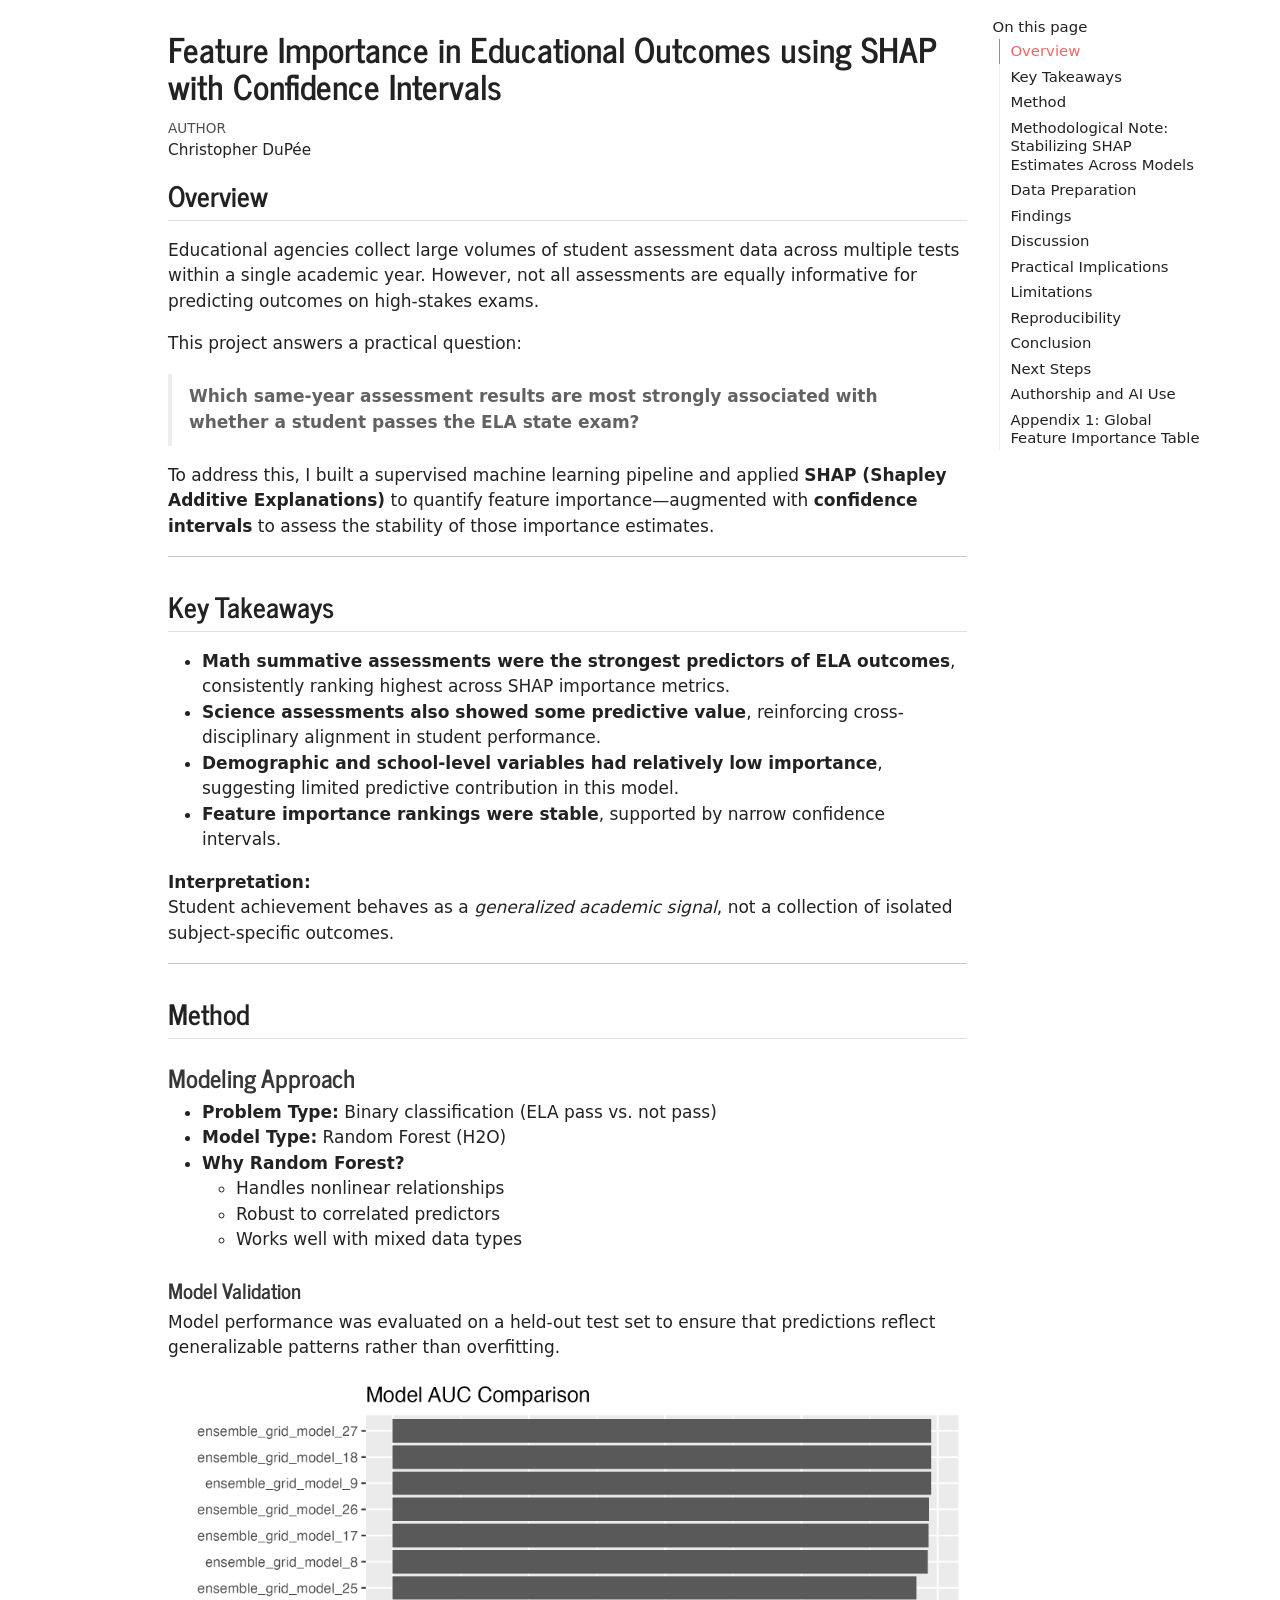
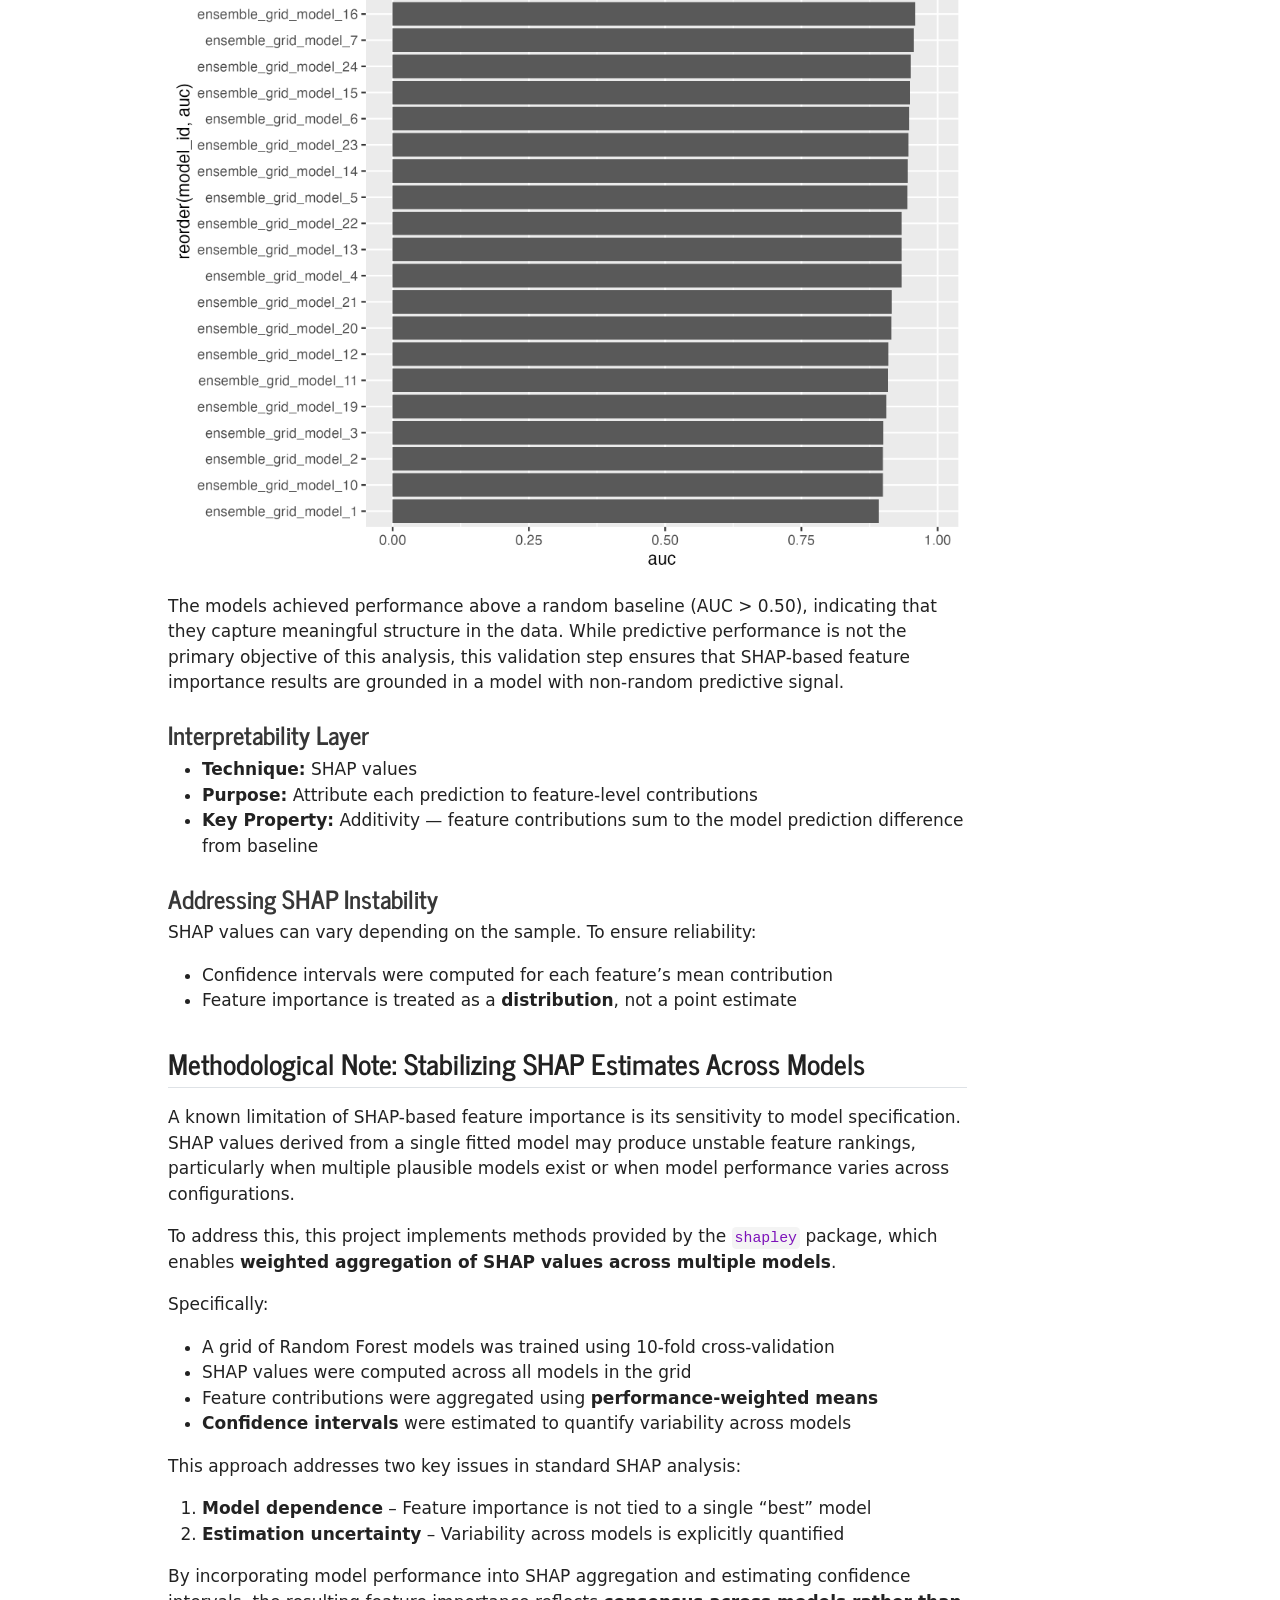
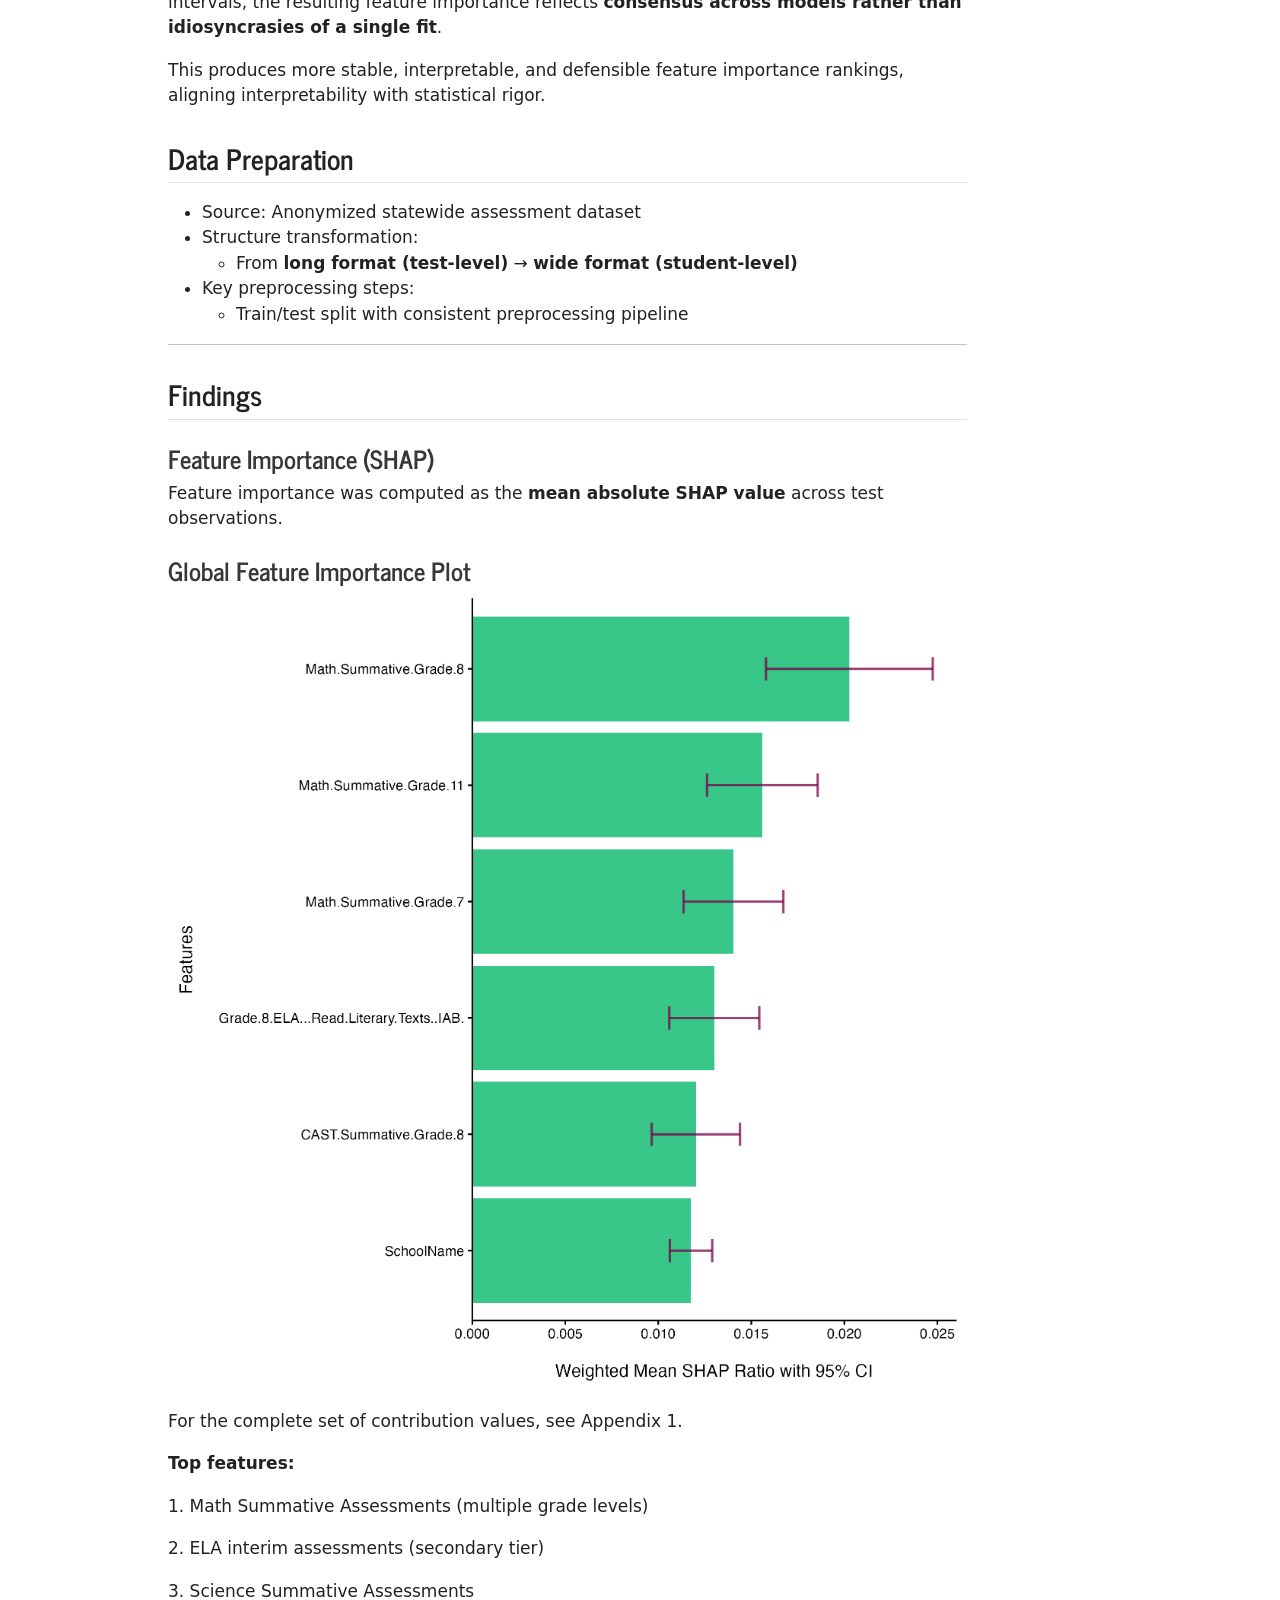
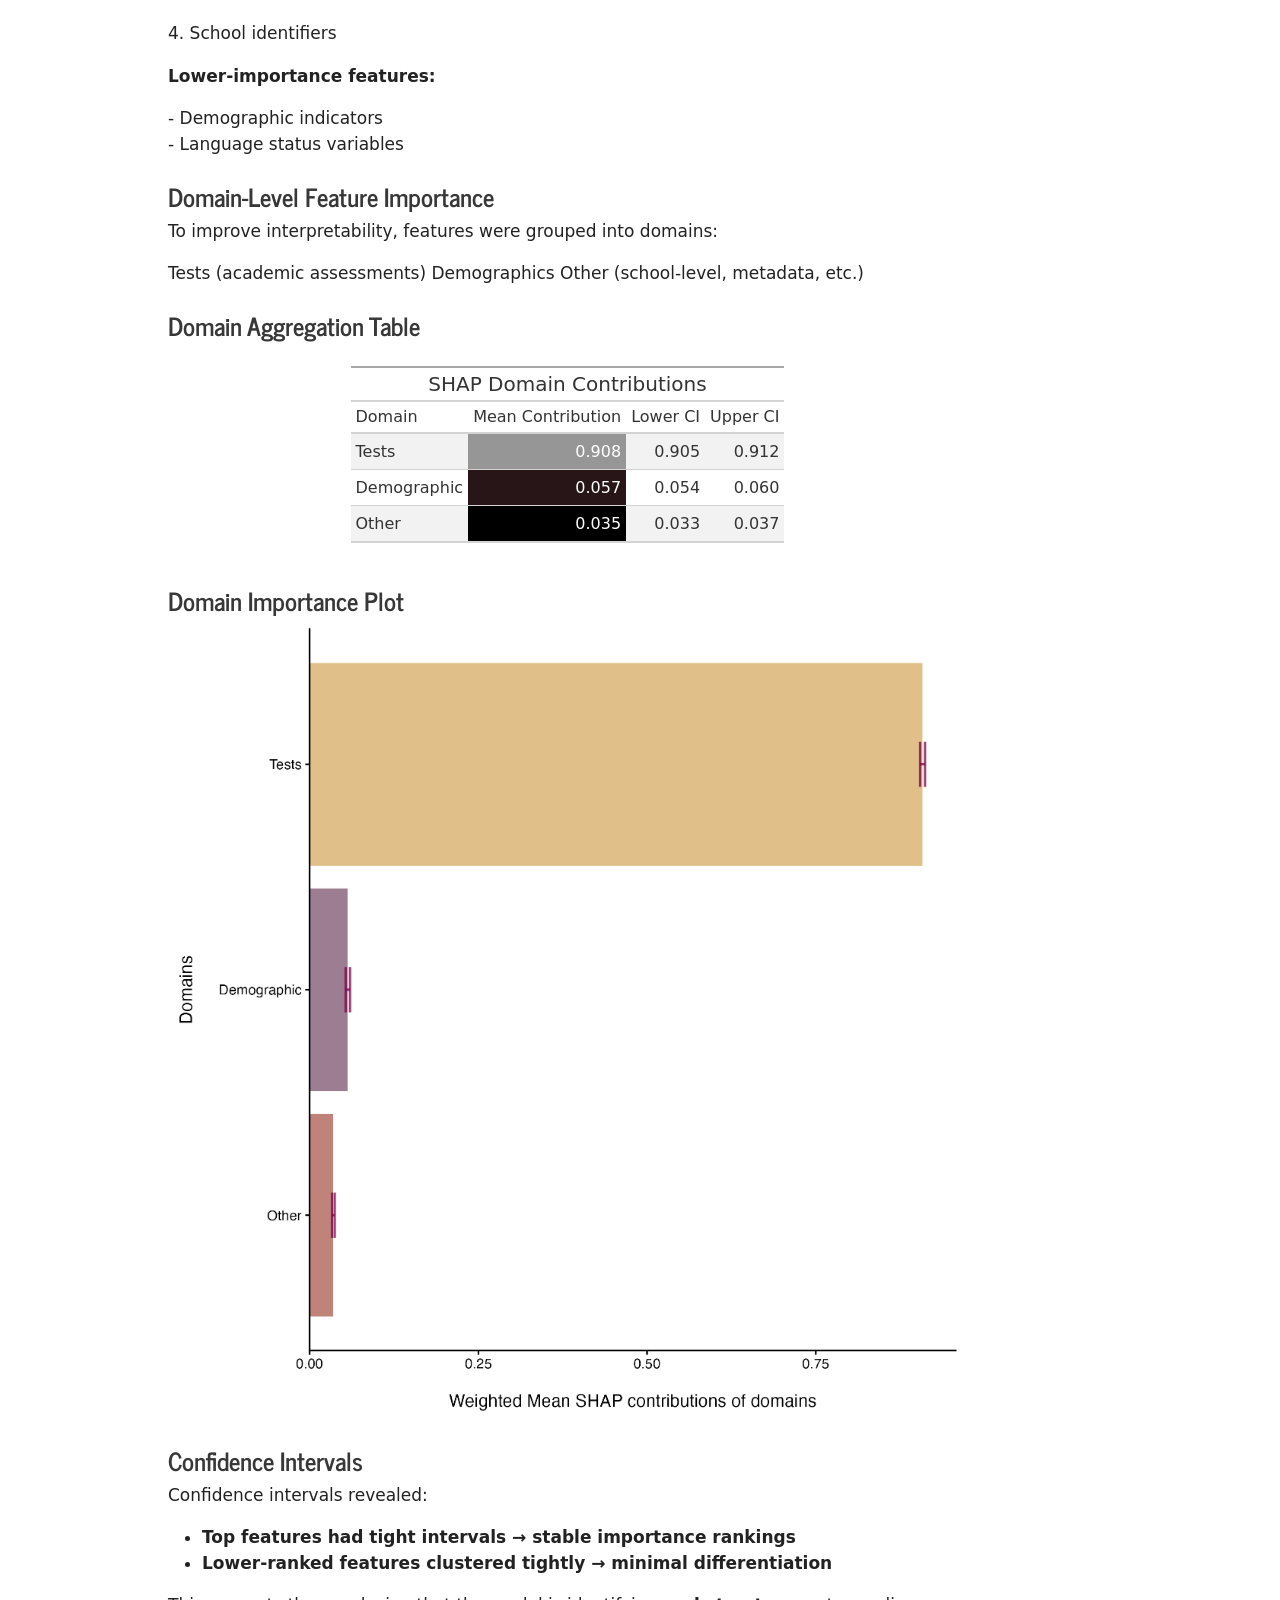
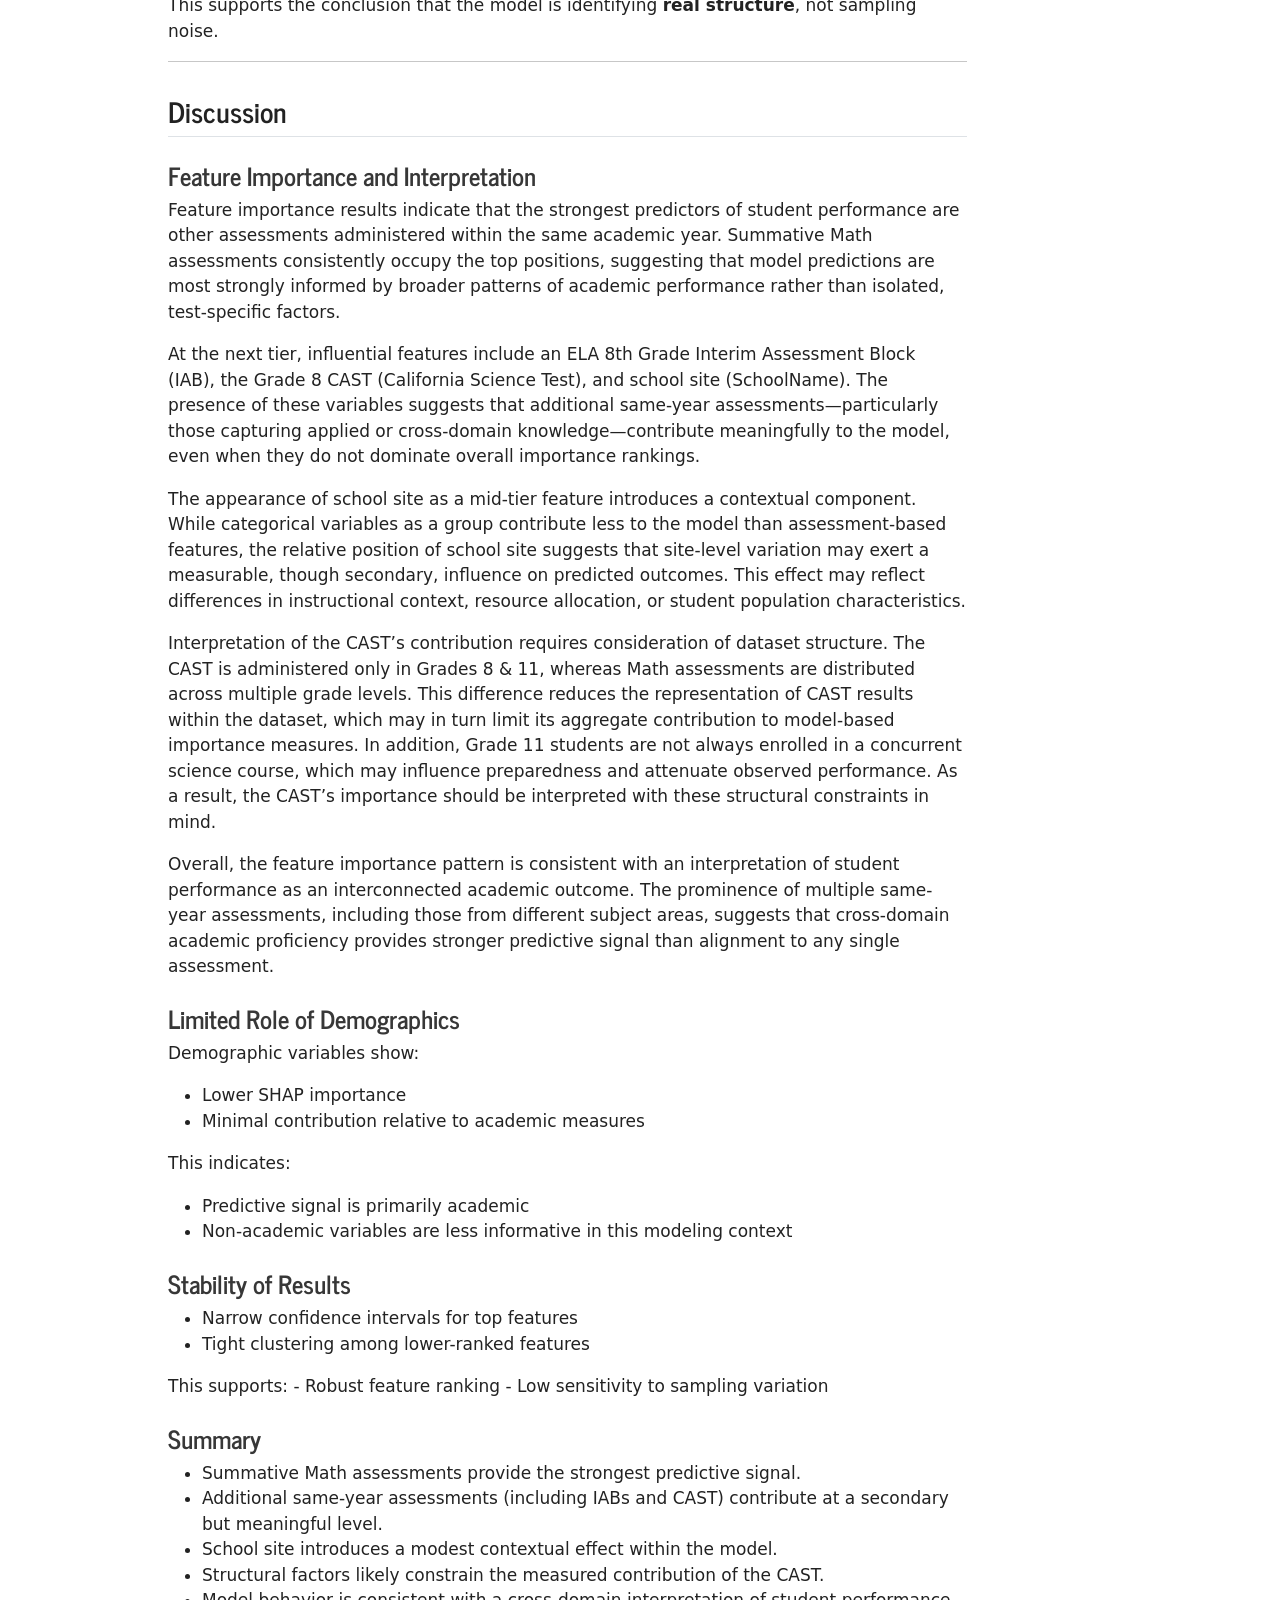
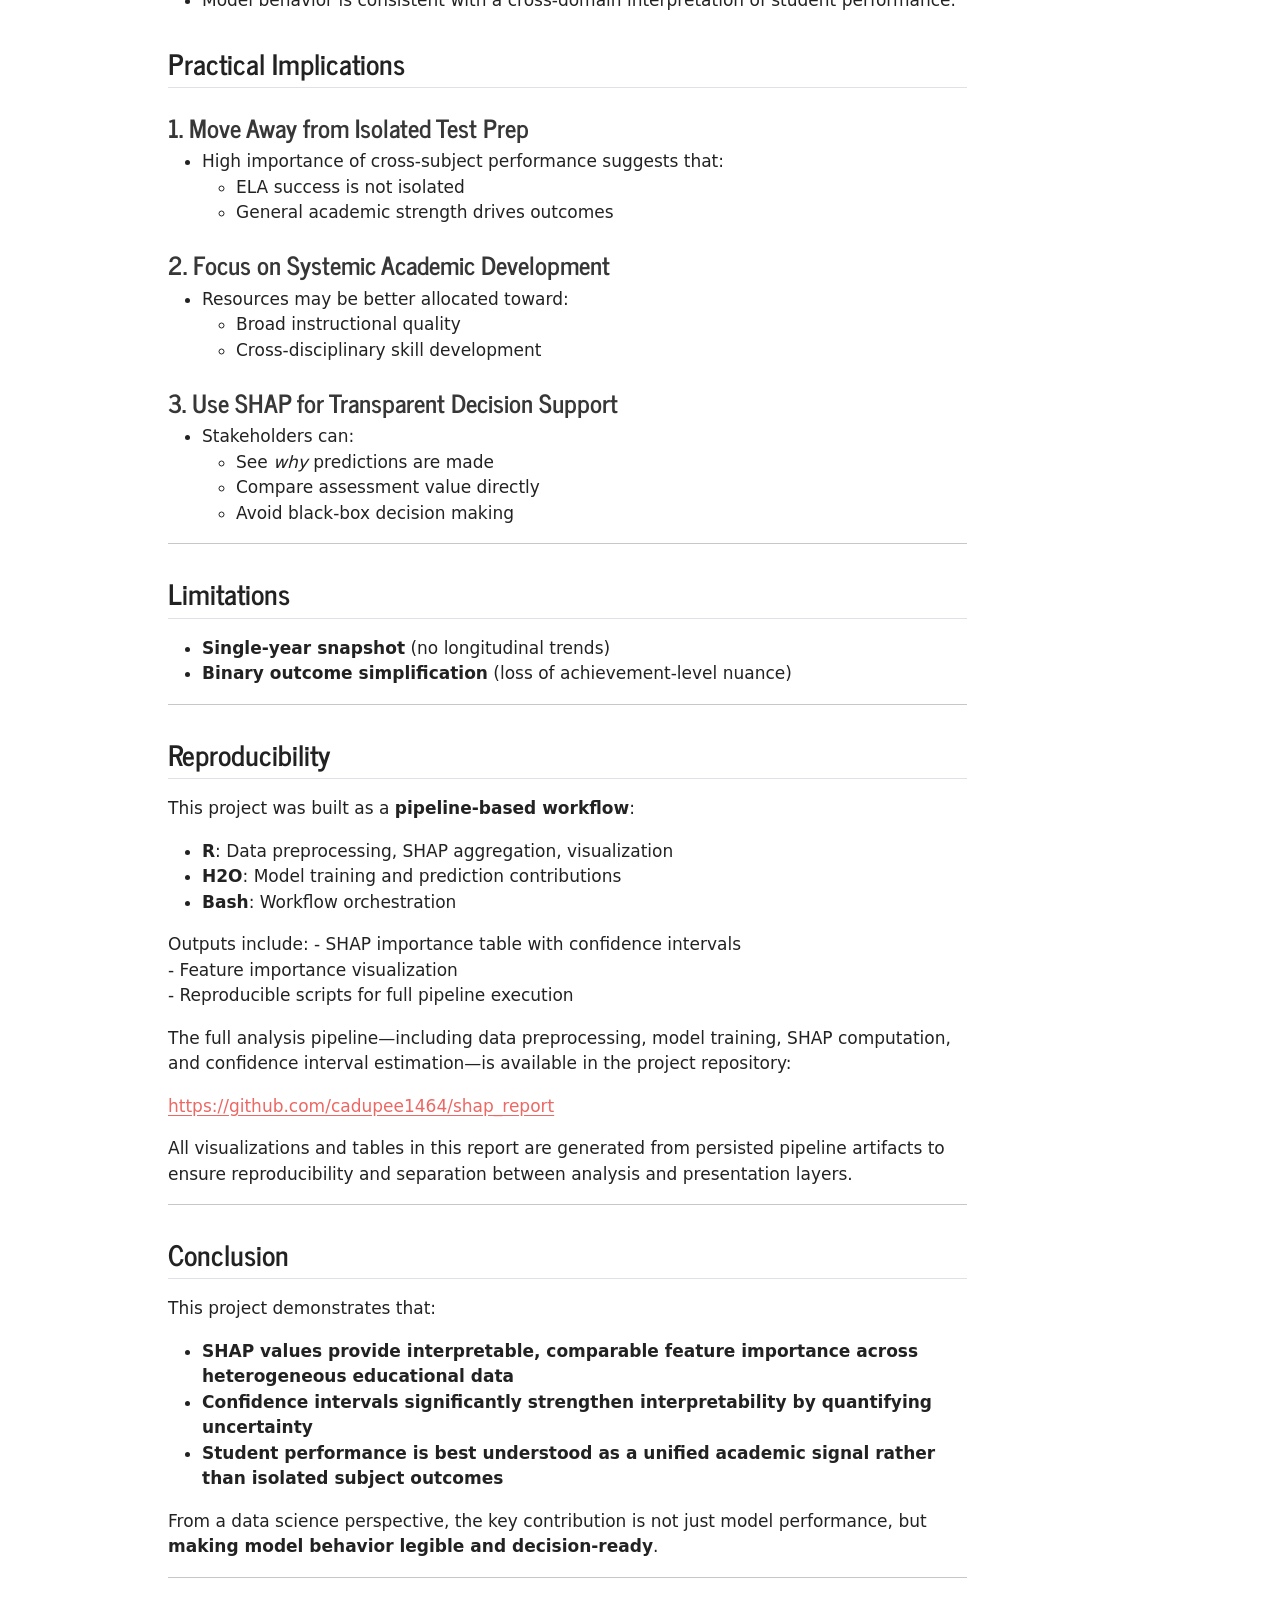
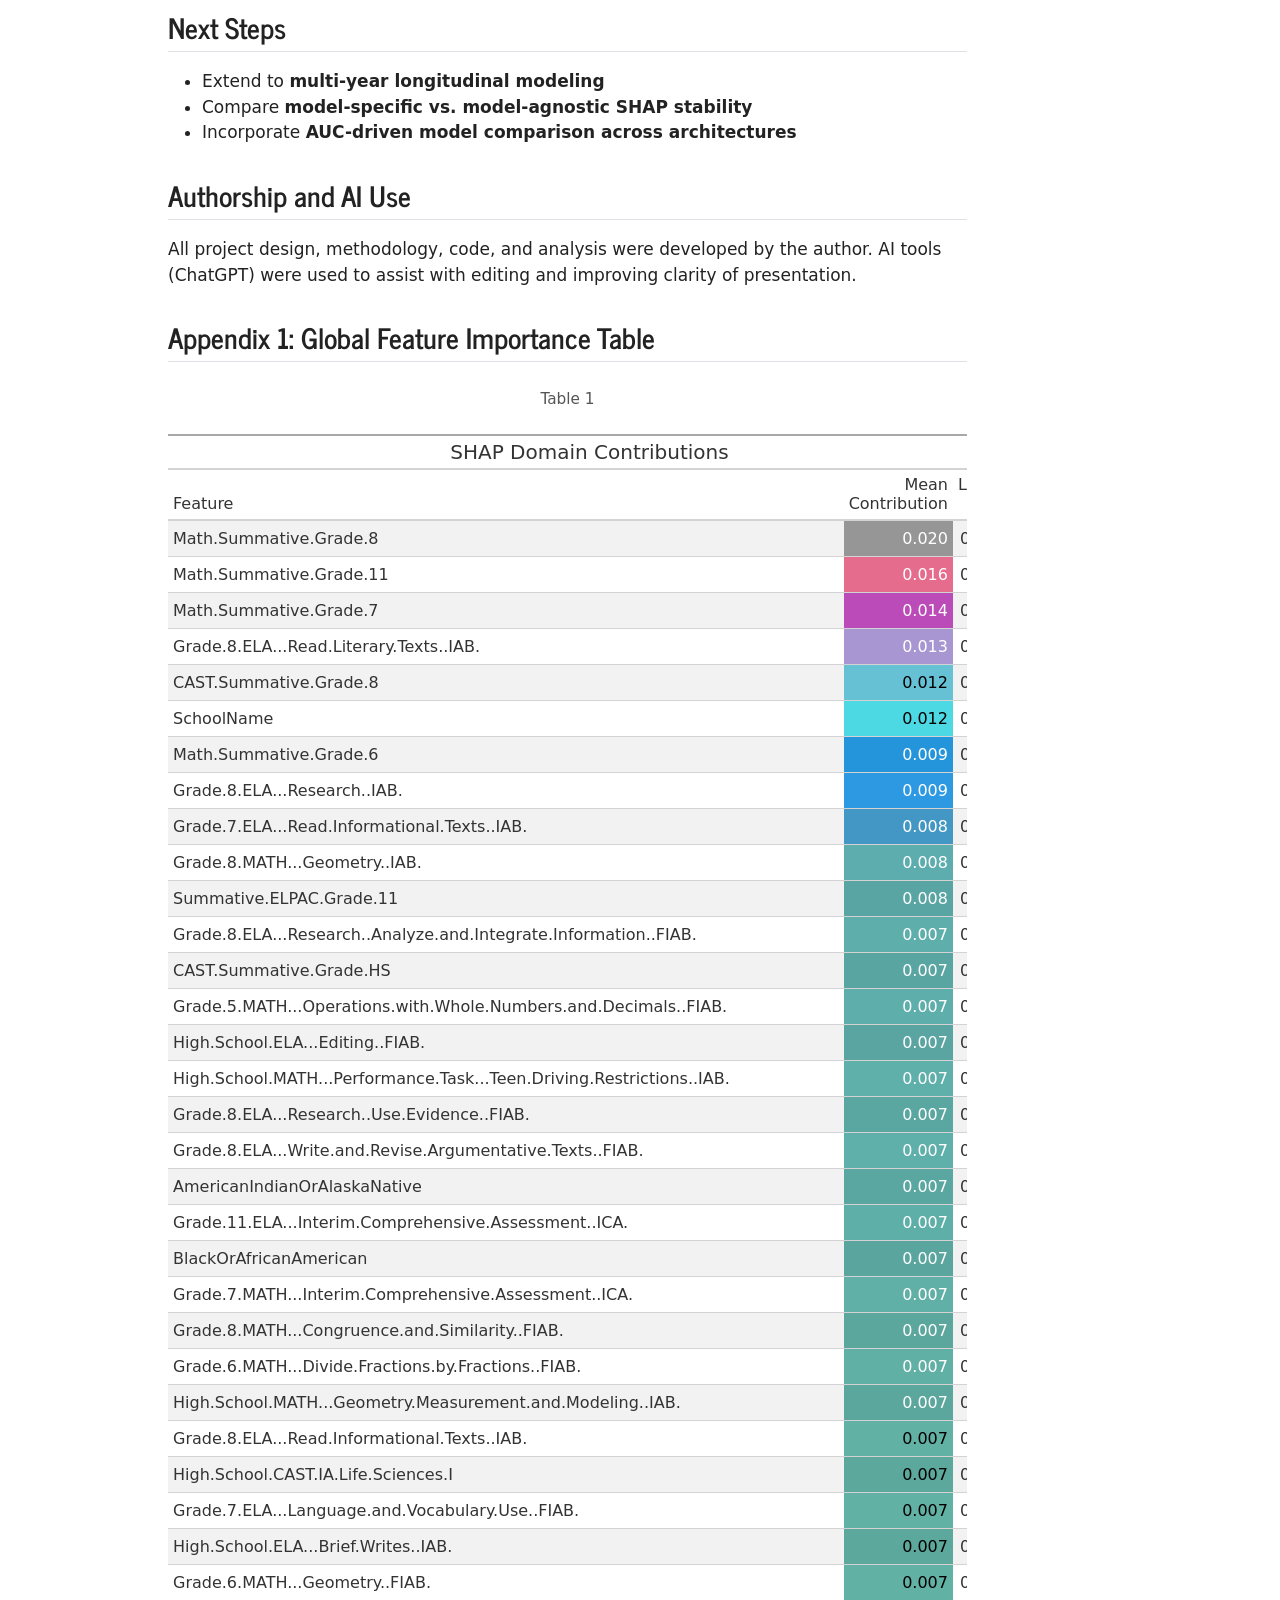
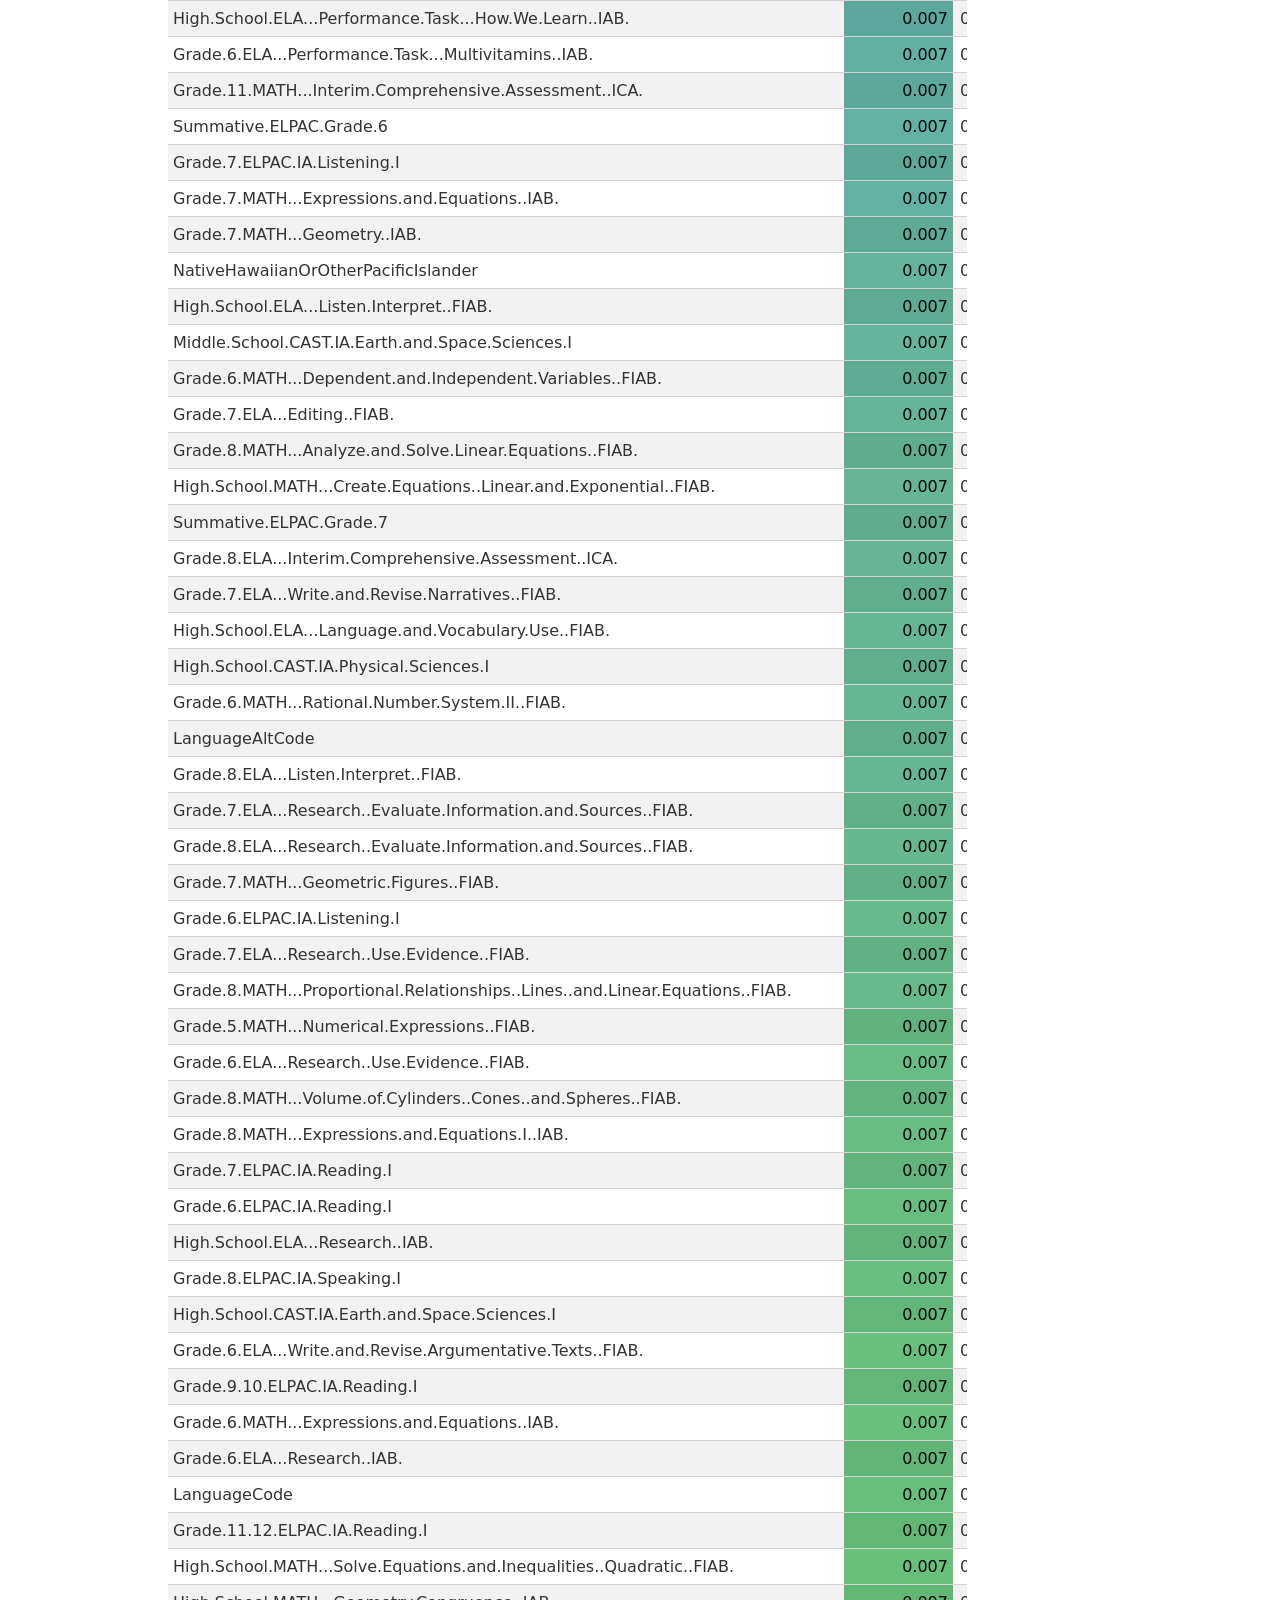
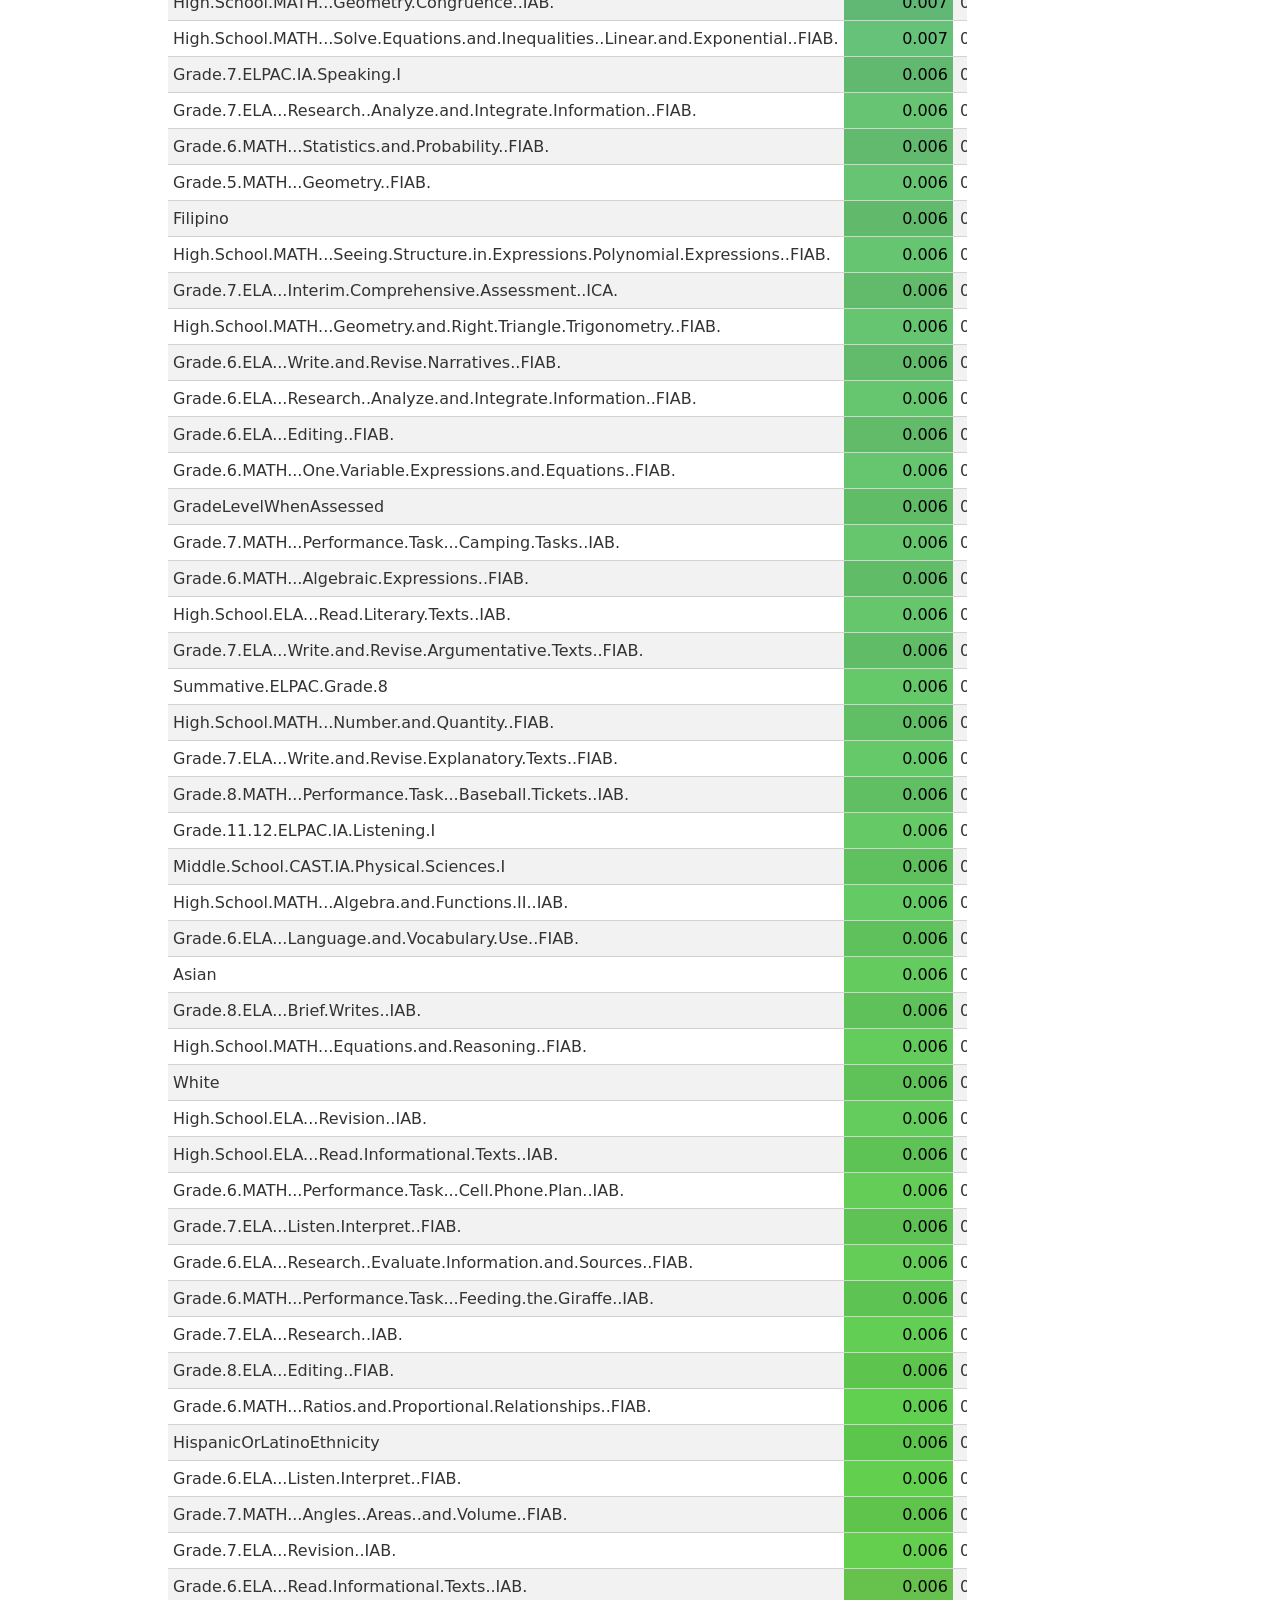
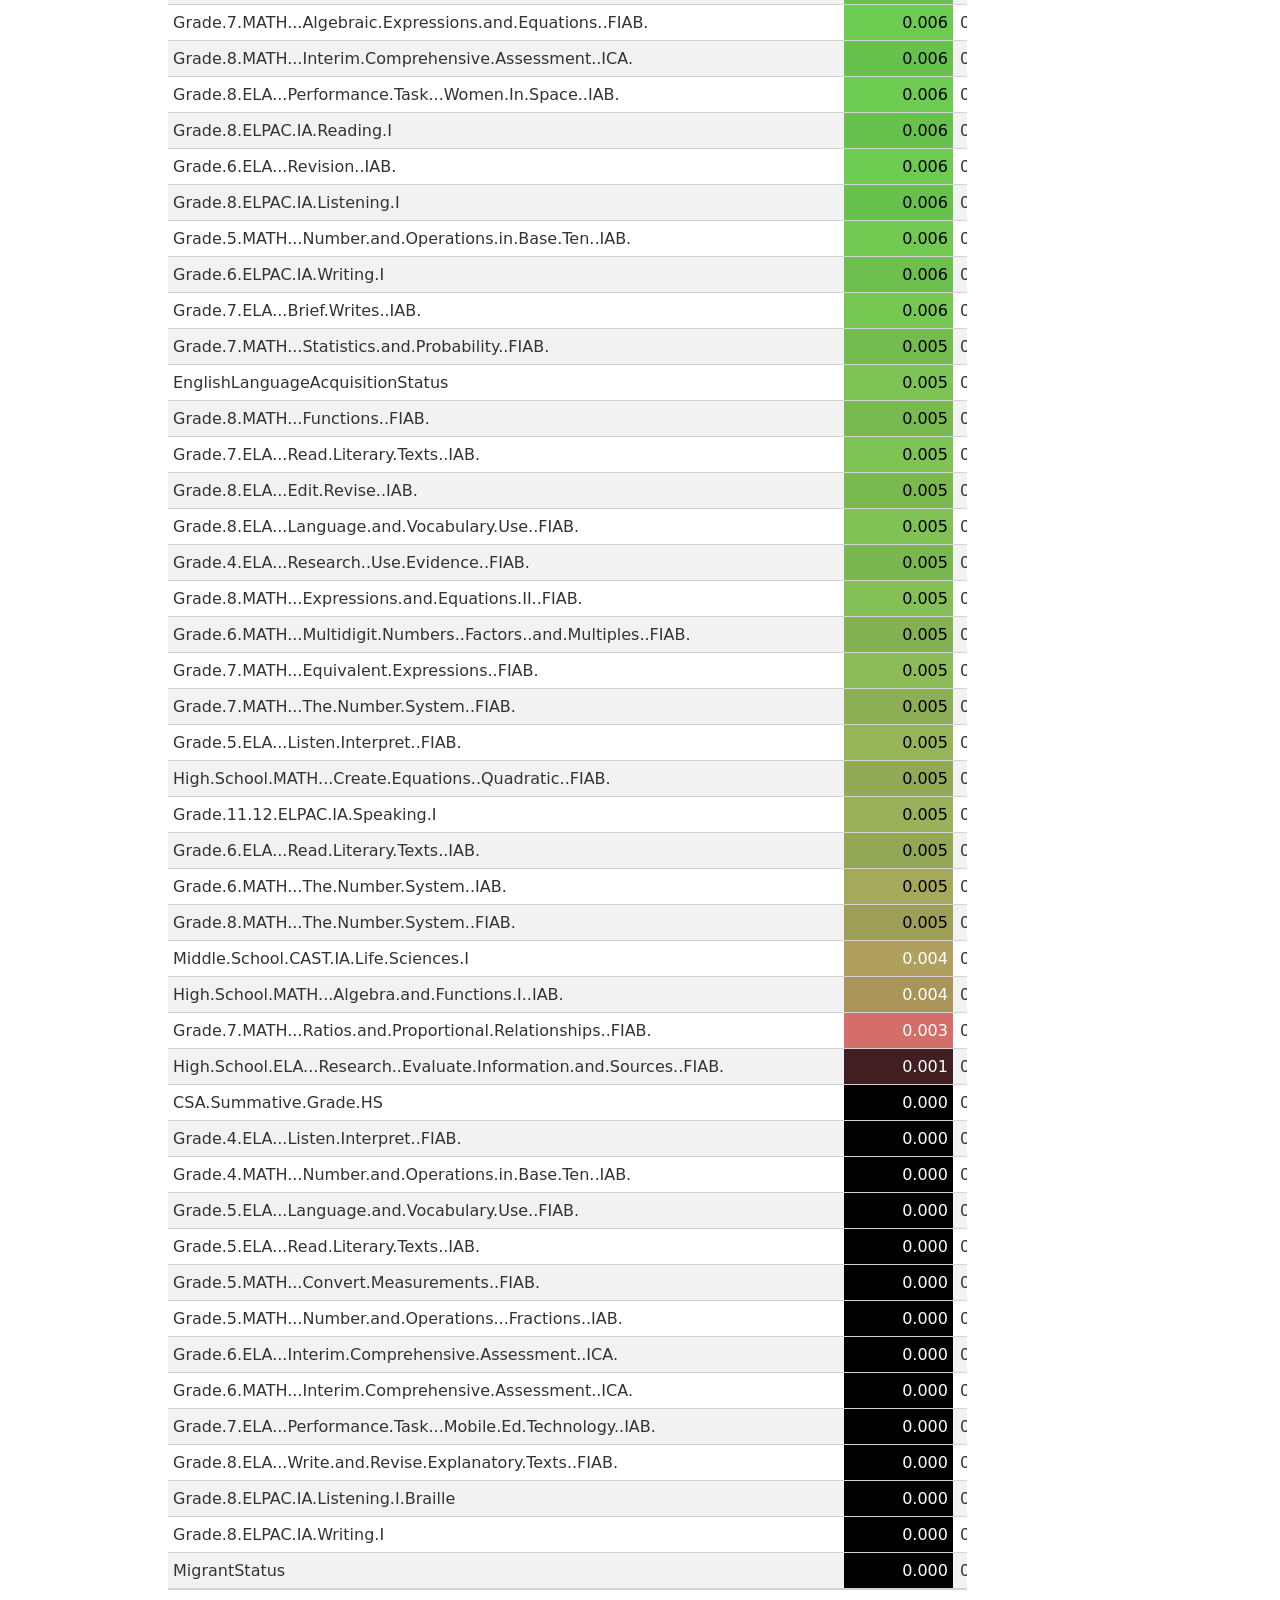
==== commit 344103b0: "fixed link in report html" ====
--- a/docs/index.html
+++ b/docs/index.html
@@ -264,23 +264,23 @@
 <h3 class="anchored" data-anchor-id="domain-aggregation-table">Domain Aggregation Table</h3>
 <div class="cell">
 <div class="cell-output-display">
-<div id="hbwccbjroq" style="padding-left:0px;padding-right:0px;padding-top:10px;padding-bottom:10px;overflow-x:auto;overflow-y:auto;width:auto;height:auto;">
-<style>#hbwccbjroq table {
+<div id="mwzlchayvp" style="padding-left:0px;padding-right:0px;padding-top:10px;padding-bottom:10px;overflow-x:auto;overflow-y:auto;width:auto;height:auto;">
+<style>#mwzlchayvp table {
   font-family: system-ui, 'Segoe UI', Roboto, Helvetica, Arial, sans-serif, 'Apple Color Emoji', 'Segoe UI Emoji', 'Segoe UI Symbol', 'Noto Color Emoji';
   -webkit-font-smoothing: antialiased;
   -moz-osx-font-smoothing: grayscale;
 }
 
-#hbwccbjroq thead, #hbwccbjroq tbody, #hbwccbjroq tfoot, #hbwccbjroq tr, #hbwccbjroq td, #hbwccbjroq th {
+#mwzlchayvp thead, #mwzlchayvp tbody, #mwzlchayvp tfoot, #mwzlchayvp tr, #mwzlchayvp td, #mwzlchayvp th {
   border-style: none;
 }
 
-#hbwccbjroq p {
+#mwzlchayvp p {
   margin: 0;
   padding: 0;
 }
 
-#hbwccbjroq .gt_table {
+#mwzlchayvp .gt_table {
   display: table;
   border-collapse: collapse;
   line-height: normal;
@@ -306,12 +306,12 @@
   border-left-color: #D3D3D3;
 }
 
-#hbwccbjroq .gt_caption {
+#mwzlchayvp .gt_caption {
   padding-top: 4px;
   padding-bottom: 4px;
 }
 
-#hbwccbjroq .gt_title {
+#mwzlchayvp .gt_title {
   color: #333333;
   font-size: 125%;
   font-weight: initial;
@@ -323,7 +323,7 @@
   border-bottom-width: 0;
 }
 
-#hbwccbjroq .gt_subtitle {
+#mwzlchayvp .gt_subtitle {
   color: #333333;
   font-size: 85%;
   font-weight: initial;
@@ -335,7 +335,7 @@
   border-top-width: 0;
 }
 
-#hbwccbjroq .gt_heading {
+#mwzlchayvp .gt_heading {
   background-color: #FFFFFF;
   text-align: center;
   border-bottom-color: #FFFFFF;
@@ -347,13 +347,13 @@
   border-right-color: #D3D3D3;
 }
 
-#hbwccbjroq .gt_bottom_border {
+#mwzlchayvp .gt_bottom_border {
   border-bottom-style: solid;
   border-bottom-width: 2px;
   border-bottom-color: #D3D3D3;
 }
 
-#hbwccbjroq .gt_col_headings {
+#mwzlchayvp .gt_col_headings {
   border-top-style: solid;
   border-top-width: 2px;
   border-top-color: #D3D3D3;
@@ -368,7 +368,7 @@
   border-right-color: #D3D3D3;
 }
 
-#hbwccbjroq .gt_col_heading {
+#mwzlchayvp .gt_col_heading {
   color: #333333;
   background-color: #FFFFFF;
   font-size: 100%;
@@ -388,7 +388,7 @@
   overflow-x: hidden;
 }
 
-#hbwccbjroq .gt_column_spanner_outer {
+#mwzlchayvp .gt_column_spanner_outer {
   color: #333333;
   background-color: #FFFFFF;
   font-size: 100%;
@@ -400,15 +400,15 @@
   padding-right: 4px;
 }
 
-#hbwccbjroq .gt_column_spanner_outer:first-child {
+#mwzlchayvp .gt_column_spanner_outer:first-child {
   padding-left: 0;
 }
 
-#hbwccbjroq .gt_column_spanner_outer:last-child {
+#mwzlchayvp .gt_column_spanner_outer:last-child {
   padding-right: 0;
 }
 
-#hbwccbjroq .gt_column_spanner {
+#mwzlchayvp .gt_column_spanner {
   border-bottom-style: solid;
   border-bottom-width: 2px;
   border-bottom-color: #D3D3D3;
@@ -420,11 +420,11 @@
   width: 100%;
 }
 
-#hbwccbjroq .gt_spanner_row {
+#mwzlchayvp .gt_spanner_row {
   border-bottom-style: hidden;
 }
 
-#hbwccbjroq .gt_group_heading {
+#mwzlchayvp .gt_group_heading {
   padding-top: 8px;
   padding-bottom: 8px;
   padding-left: 5px;
@@ -450,7 +450,7 @@
   text-align: left;
 }
 
-#hbwccbjroq .gt_empty_group_heading {
+#mwzlchayvp .gt_empty_group_heading {
   padding: 0.5px;
   color: #333333;
   background-color: #FFFFFF;
@@ -465,15 +465,15 @@
   vertical-align: middle;
 }
 
-#hbwccbjroq .gt_from_md > :first-child {
+#mwzlchayvp .gt_from_md > :first-child {
   margin-top: 0;
 }
 
-#hbwccbjroq .gt_from_md > :last-child {
+#mwzlchayvp .gt_from_md > :last-child {
   margin-bottom: 0;
 }
 
-#hbwccbjroq .gt_row {
+#mwzlchayvp .gt_row {
   padding-top: 8px;
   padding-bottom: 8px;
   padding-left: 5px;
@@ -492,7 +492,7 @@
   overflow-x: hidden;
 }
 
-#hbwccbjroq .gt_stub {
+#mwzlchayvp .gt_stub {
   color: #333333;
   background-color: #FFFFFF;
   font-size: 100%;
@@ -505,7 +505,7 @@
   padding-right: 5px;
 }
 
-#hbwccbjroq .gt_stub_row_group {
+#mwzlchayvp .gt_stub_row_group {
   color: #333333;
   background-color: #FFFFFF;
   font-size: 100%;
@@ -519,15 +519,15 @@
   vertical-align: top;
 }
 
-#hbwccbjroq .gt_row_group_first td {
+#mwzlchayvp .gt_row_group_first td {
   border-top-width: 2px;
 }
 
-#hbwccbjroq .gt_row_group_first th {
+#mwzlchayvp .gt_row_group_first th {
   border-top-width: 2px;
 }
 
-#hbwccbjroq .gt_summary_row {
+#mwzlchayvp .gt_summary_row {
   color: #333333;
   background-color: #FFFFFF;
   text-transform: inherit;
@@ -537,16 +537,16 @@
   padding-right: 5px;
 }
 
-#hbwccbjroq .gt_first_summary_row {
+#mwzlchayvp .gt_first_summary_row {
   border-top-style: solid;
   border-top-color: #D3D3D3;
 }
 
-#hbwccbjroq .gt_first_summary_row.thick {
+#mwzlchayvp .gt_first_summary_row.thick {
   border-top-width: 2px;
 }
 
-#hbwccbjroq .gt_last_summary_row {
+#mwzlchayvp .gt_last_summary_row {
   padding-top: 8px;
   padding-bottom: 8px;
   padding-left: 5px;
@@ -556,7 +556,7 @@
   border-bottom-color: #D3D3D3;
 }
 
-#hbwccbjroq .gt_grand_summary_row {
+#mwzlchayvp .gt_grand_summary_row {
   color: #333333;
   background-color: #FFFFFF;
   text-transform: inherit;
@@ -566,7 +566,7 @@
   padding-right: 5px;
 }
 
-#hbwccbjroq .gt_first_grand_summary_row {
+#mwzlchayvp .gt_first_grand_summary_row {
   padding-top: 8px;
   padding-bottom: 8px;
   padding-left: 5px;
@@ -576,7 +576,7 @@
   border-top-color: #D3D3D3;
 }
 
-#hbwccbjroq .gt_last_grand_summary_row_top {
+#mwzlchayvp .gt_last_grand_summary_row_top {
   padding-top: 8px;
   padding-bottom: 8px;
   padding-left: 5px;
@@ -586,11 +586,11 @@
   border-bottom-color: #D3D3D3;
 }
 
-#hbwccbjroq .gt_striped {
+#mwzlchayvp .gt_striped {
   background-color: rgba(128, 128, 128, 0.05);
 }
 
-#hbwccbjroq .gt_table_body {
+#mwzlchayvp .gt_table_body {
   border-top-style: solid;
   border-top-width: 2px;
   border-top-color: #D3D3D3;
@@ -599,7 +599,7 @@
   border-bottom-color: #D3D3D3;
 }
 
-#hbwccbjroq .gt_footnotes {
+#mwzlchayvp .gt_footnotes {
   color: #333333;
   background-color: #FFFFFF;
   border-bottom-style: none;
@@ -613,7 +613,7 @@
   border-right-color: #D3D3D3;
 }
 
-#hbwccbjroq .gt_footnote {
+#mwzlchayvp .gt_footnote {
   margin: 0px;
   font-size: 90%;
   padding-top: 4px;
@@ -622,7 +622,7 @@
   padding-right: 5px;
 }
 
-#hbwccbjroq .gt_sourcenotes {
+#mwzlchayvp .gt_sourcenotes {
   color: #333333;
   background-color: #FFFFFF;
   border-bottom-style: none;
@@ -636,7 +636,7 @@
   border-right-color: #D3D3D3;
 }
 
-#hbwccbjroq .gt_sourcenote {
+#mwzlchayvp .gt_sourcenote {
   font-size: 90%;
   padding-top: 4px;
   padding-bottom: 4px;
@@ -644,72 +644,72 @@
   padding-right: 5px;
 }
 
-#hbwccbjroq .gt_left {
+#mwzlchayvp .gt_left {
   text-align: left;
 }
 
-#hbwccbjroq .gt_center {
+#mwzlchayvp .gt_center {
   text-align: center;
 }
 
-#hbwccbjroq .gt_right {
+#mwzlchayvp .gt_right {
   text-align: right;
   font-variant-numeric: tabular-nums;
 }
 
-#hbwccbjroq .gt_font_normal {
+#mwzlchayvp .gt_font_normal {
   font-weight: normal;
 }
 
-#hbwccbjroq .gt_font_bold {
+#mwzlchayvp .gt_font_bold {
   font-weight: bold;
 }
 
-#hbwccbjroq .gt_font_italic {
+#mwzlchayvp .gt_font_italic {
   font-style: italic;
 }
 
-#hbwccbjroq .gt_super {
+#mwzlchayvp .gt_super {
   font-size: 65%;
 }
 
-#hbwccbjroq .gt_footnote_marks {
+#mwzlchayvp .gt_footnote_marks {
   font-size: 75%;
   vertical-align: 0.4em;
   position: initial;
 }
 
-#hbwccbjroq .gt_asterisk {
+#mwzlchayvp .gt_asterisk {
   font-size: 100%;
   vertical-align: 0;
 }
 
-#hbwccbjroq .gt_indent_1 {
+#mwzlchayvp .gt_indent_1 {
   text-indent: 5px;
 }
 
-#hbwccbjroq .gt_indent_2 {
+#mwzlchayvp .gt_indent_2 {
   text-indent: 10px;
 }
 
-#hbwccbjroq .gt_indent_3 {
+#mwzlchayvp .gt_indent_3 {
   text-indent: 15px;
 }
 
-#hbwccbjroq .gt_indent_4 {
+#mwzlchayvp .gt_indent_4 {
   text-indent: 20px;
 }
 
-#hbwccbjroq .gt_indent_5 {
+#mwzlchayvp .gt_indent_5 {
   text-indent: 25px;
 }
 
-#hbwccbjroq .katex-display {
+#mwzlchayvp .katex-display {
   display: inline-flex !important;
   margin-bottom: 0.75em !important;
 }
 
-#hbwccbjroq div.Reactable > div.rt-table > div.rt-thead > div.rt-tr.rt-tr-group-header > div.rt-th-group:after {
+#mwzlchayvp div.Reactable > div.rt-table > div.rt-thead > div.rt-tr.rt-tr-group-header > div.rt-th-group:after {
   height: 0px !important;
 }
 </style>
@@ -864,7 +864,7 @@
 - Feature importance visualization<br>
 - Reproducible scripts for full pipeline execution</p>
 <p>The full analysis pipeline—including data preprocessing, model training, SHAP computation, and confidence interval estimation—is available in the project repository:</p>
-<p>https://github.com/cadupee1464/shap_report</p>
+<p><a href="https://github.com/cadupee1464/shap_report" class="uri">https://github.com/cadupee1464/shap_report</a></p>
 <p>All visualizations and tables in this report are generated from persisted pipeline artifacts to ensure reproducibility and separation between analysis and presentation layers.</p>
 <hr>
 </section>
@@ -901,23 +901,23 @@
 </figcaption>
 <div aria-describedby="tbl-shap-full-caption-0ceaefa1-69ba-4598-a22c-09a6ac19f8ca">
 <div class="cell-output-display">
-<div id="vjextvgkka" style="padding-left:0px;padding-right:0px;padding-top:10px;padding-bottom:10px;overflow-x:auto;overflow-y:auto;width:auto;height:auto;">
-<style>#vjextvgkka table {
+<div id="lqidpkwvlh" style="padding-left:0px;padding-right:0px;padding-top:10px;padding-bottom:10px;overflow-x:auto;overflow-y:auto;width:auto;height:auto;">
+<style>#lqidpkwvlh table {
   font-family: system-ui, 'Segoe UI', Roboto, Helvetica, Arial, sans-serif, 'Apple Color Emoji', 'Segoe UI Emoji', 'Segoe UI Symbol', 'Noto Color Emoji';
   -webkit-font-smoothing: antialiased;
   -moz-osx-font-smoothing: grayscale;
 }
 
-#vjextvgkka thead, #vjextvgkka tbody, #vjextvgkka tfoot, #vjextvgkka tr, #vjextvgkka td, #vjextvgkka th {
+#lqidpkwvlh thead, #lqidpkwvlh tbody, #lqidpkwvlh tfoot, #lqidpkwvlh tr, #lqidpkwvlh td, #lqidpkwvlh th {
   border-style: none;
 }
 
-#vjextvgkka p {
+#lqidpkwvlh p {
   margin: 0;
   padding: 0;
 }
 
-#vjextvgkka .gt_table {
+#lqidpkwvlh .gt_table {
   display: table;
   border-collapse: collapse;
   line-height: normal;
@@ -943,12 +943,12 @@
   border-left-color: #D3D3D3;
 }
 
-#vjextvgkka .gt_caption {
+#lqidpkwvlh .gt_caption {
   padding-top: 4px;
   padding-bottom: 4px;
 }
 
-#vjextvgkka .gt_title {
+#lqidpkwvlh .gt_title {
   color: #333333;
   font-size: 125%;
   font-weight: initial;
@@ -960,7 +960,7 @@
   border-bottom-width: 0;
 }
 
-#vjextvgkka .gt_subtitle {
+#lqidpkwvlh .gt_subtitle {
   color: #333333;
   font-size: 85%;
   font-weight: initial;
@@ -972,7 +972,7 @@
   border-top-width: 0;
 }
 
-#vjextvgkka .gt_heading {
+#lqidpkwvlh .gt_heading {
   background-color: #FFFFFF;
   text-align: center;
   border-bottom-color: #FFFFFF;
@@ -984,13 +984,13 @@
   border-right-color: #D3D3D3;
 }
 
-#vjextvgkka .gt_bottom_border {
+#lqidpkwvlh .gt_bottom_border {
   border-bottom-style: solid;
   border-bottom-width: 2px;
   border-bottom-color: #D3D3D3;
 }
 
-#vjextvgkka .gt_col_headings {
+#lqidpkwvlh .gt_col_headings {
   border-top-style: solid;
   border-top-width: 2px;
   border-top-color: #D3D3D3;
@@ -1005,7 +1005,7 @@
   border-right-color: #D3D3D3;
 }
 
-#vjextvgkka .gt_col_heading {
+#lqidpkwvlh .gt_col_heading {
   color: #333333;
   background-color: #FFFFFF;
   font-size: 100%;
@@ -1025,7 +1025,7 @@
   overflow-x: hidden;
 }
 
-#vjextvgkka .gt_column_spanner_outer {
+#lqidpkwvlh .gt_column_spanner_outer {
   color: #333333;
   background-color: #FFFFFF;
   font-size: 100%;
@@ -1037,15 +1037,15 @@
   padding-right: 4px;
 }
 
-#vjextvgkka .gt_column_spanner_outer:first-child {
+#lqidpkwvlh .gt_column_spanner_outer:first-child {
   padding-left: 0;
 }
 
-#vjextvgkka .gt_column_spanner_outer:last-child {
+#lqidpkwvlh .gt_column_spanner_outer:last-child {
   padding-right: 0;
 }
 
-#vjextvgkka .gt_column_spanner {
+#lqidpkwvlh .gt_column_spanner {
   border-bottom-style: solid;
   border-bottom-width: 2px;
   border-bottom-color: #D3D3D3;
@@ -1057,11 +1057,11 @@
   width: 100%;
 }
 
-#vjextvgkka .gt_spanner_row {
+#lqidpkwvlh .gt_spanner_row {
   border-bottom-style: hidden;
 }
 
-#vjextvgkka .gt_group_heading {
+#lqidpkwvlh .gt_group_heading {
   padding-top: 8px;
   padding-bottom: 8px;
   padding-left: 5px;
@@ -1087,7 +1087,7 @@
   text-align: left;
 }
 
-#vjextvgkka .gt_empty_group_heading {
+#lqidpkwvlh .gt_empty_group_heading {
   padding: 0.5px;
   color: #333333;
   background-color: #FFFFFF;
@@ -1102,15 +1102,15 @@
   vertical-align: middle;
 }
 
-#vjextvgkka .gt_from_md > :first-child {
+#lqidpkwvlh .gt_from_md > :first-child {
   margin-top: 0;
 }
 
-#vjextvgkka .gt_from_md > :last-child {
+#lqidpkwvlh .gt_from_md > :last-child {
   margin-bottom: 0;
 }
 
-#vjextvgkka .gt_row {
+#lqidpkwvlh .gt_row {
   padding-top: 8px;
   padding-bottom: 8px;
   padding-left: 5px;
@@ -1129,7 +1129,7 @@
   overflow-x: hidden;
 }
 
-#vjextvgkka .gt_stub {
+#lqidpkwvlh .gt_stub {
   color: #333333;
   background-color: #FFFFFF;
   font-size: 100%;
@@ -1142,7 +1142,7 @@
   padding-right: 5px;
 }
 
-#vjextvgkka .gt_stub_row_group {
+#lqidpkwvlh .gt_stub_row_group {
   color: #333333;
   background-color: #FFFFFF;
   font-size: 100%;
@@ -1156,15 +1156,15 @@
   vertical-align: top;
 }
 
-#vjextvgkka .gt_row_group_first td {
+#lqidpkwvlh .gt_row_group_first td {
   border-top-width: 2px;
 }
 
-#vjextvgkka .gt_row_group_first th {
+#lqidpkwvlh .gt_row_group_first th {
   border-top-width: 2px;
 }
 
-#vjextvgkka .gt_summary_row {
+#lqidpkwvlh .gt_summary_row {
   color: #333333;
   background-color: #FFFFFF;
   text-transform: inherit;
@@ -1174,16 +1174,16 @@
   padding-right: 5px;
 }
 
-#vjextvgkka .gt_first_summary_row {
+#lqidpkwvlh .gt_first_summary_row {
   border-top-style: solid;
   border-top-color: #D3D3D3;
 }
 
-#vjextvgkka .gt_first_summary_row.thick {
+#lqidpkwvlh .gt_first_summary_row.thick {
   border-top-width: 2px;
 }
 
-#vjextvgkka .gt_last_summary_row {
+#lqidpkwvlh .gt_last_summary_row {
   padding-top: 8px;
   padding-bottom: 8px;
   padding-left: 5px;
@@ -1193,7 +1193,7 @@
   border-bottom-color: #D3D3D3;
 }
 
-#vjextvgkka .gt_grand_summary_row {
+#lqidpkwvlh .gt_grand_summary_row {
   color: #333333;
   background-color: #FFFFFF;
   text-transform: inherit;
@@ -1203,7 +1203,7 @@
   padding-right: 5px;
 }
 
-#vjextvgkka .gt_first_grand_summary_row {
+#lqidpkwvlh .gt_first_grand_summary_row {
   padding-top: 8px;
   padding-bottom: 8px;
   padding-left: 5px;
@@ -1213,7 +1213,7 @@
   border-top-color: #D3D3D3;
 }
 
-#vjextvgkka .gt_last_grand_summary_row_top {
+#lqidpkwvlh .gt_last_grand_summary_row_top {
   padding-top: 8px;
   padding-bottom: 8px;
   padding-left: 5px;
@@ -1223,11 +1223,11 @@
   border-bottom-color: #D3D3D3;
 }
 
-#vjextvgkka .gt_striped {
+#lqidpkwvlh .gt_striped {
   background-color: rgba(128, 128, 128, 0.05);
 }
 
-#vjextvgkka .gt_table_body {
+#lqidpkwvlh .gt_table_body {
   border-top-style: solid;
   border-top-width: 2px;
   border-top-color: #D3D3D3;
@@ -1236,7 +1236,7 @@
   border-bottom-color: #D3D3D3;
 }
 
-#vjextvgkka .gt_footnotes {
+#lqidpkwvlh .gt_footnotes {
   color: #333333;
   background-color: #FFFFFF;
   border-bottom-style: none;
@@ -1250,7 +1250,7 @@
   border-right-color: #D3D3D3;
 }
 
-#vjextvgkka .gt_footnote {
+#lqidpkwvlh .gt_footnote {
   margin: 0px;
   font-size: 90%;
   padding-top: 4px;
@@ -1259,7 +1259,7 @@
   padding-right: 5px;
 }
 
-#vjextvgkka .gt_sourcenotes {
+#lqidpkwvlh .gt_sourcenotes {
   color: #333333;
   background-color: #FFFFFF;
   border-bottom-style: none;
@@ -1273,7 +1273,7 @@
   border-right-color: #D3D3D3;
 }
 
-#vjextvgkka .gt_sourcenote {
+#lqidpkwvlh .gt_sourcenote {
   font-size: 90%;
   padding-top: 4px;
   padding-bottom: 4px;
@@ -1281,72 +1281,72 @@
   padding-right: 5px;
 }
 
-#vjextvgkka .gt_left {
+#lqidpkwvlh .gt_left {
   text-align: left;
 }
 
-#vjextvgkka .gt_center {
+#lqidpkwvlh .gt_center {
   text-align: center;
 }
 
-#vjextvgkka .gt_right {
+#lqidpkwvlh .gt_right {
   text-align: right;
   font-variant-numeric: tabular-nums;
 }
 
-#vjextvgkka .gt_font_normal {
+#lqidpkwvlh .gt_font_normal {
   font-weight: normal;
 }
 
-#vjextvgkka .gt_font_bold {
+#lqidpkwvlh .gt_font_bold {
   font-weight: bold;
 }
 
-#vjextvgkka .gt_font_italic {
+#lqidpkwvlh .gt_font_italic {
   font-style: italic;
 }
 
-#vjextvgkka .gt_super {
+#lqidpkwvlh .gt_super {
   font-size: 65%;
 }
 
-#vjextvgkka .gt_footnote_marks {
+#lqidpkwvlh .gt_footnote_marks {
   font-size: 75%;
   vertical-align: 0.4em;
   position: initial;
 }
 
-#vjextvgkka .gt_asterisk {
+#lqidpkwvlh .gt_asterisk {
   font-size: 100%;
   vertical-align: 0;
 }
 
-#vjextvgkka .gt_indent_1 {
+#lqidpkwvlh .gt_indent_1 {
   text-indent: 5px;
 }
 
-#vjextvgkka .gt_indent_2 {
+#lqidpkwvlh .gt_indent_2 {
   text-indent: 10px;
 }
 
-#vjextvgkka .gt_indent_3 {
+#lqidpkwvlh .gt_indent_3 {
   text-indent: 15px;
 }
 
-#vjextvgkka .gt_indent_4 {
+#lqidpkwvlh .gt_indent_4 {
   text-indent: 20px;
 }
 
-#vjextvgkka .gt_indent_5 {
+#lqidpkwvlh .gt_indent_5 {
   text-indent: 25px;
 }
 
-#vjextvgkka .katex-display {
+#lqidpkwvlh .katex-display {
   display: inline-flex !important;
   margin-bottom: 0.75em !important;
 }
 
-#vjextvgkka div.Reactable > div.rt-table > div.rt-thead > div.rt-tr.rt-tr-group-header > div.rt-th-group:after {
+#lqidpkwvlh div.Reactable > div.rt-table > div.rt-thead > div.rt-tr.rt-tr-group-header > div.rt-th-group:after {
   height: 0px !important;
 }
 </style>
